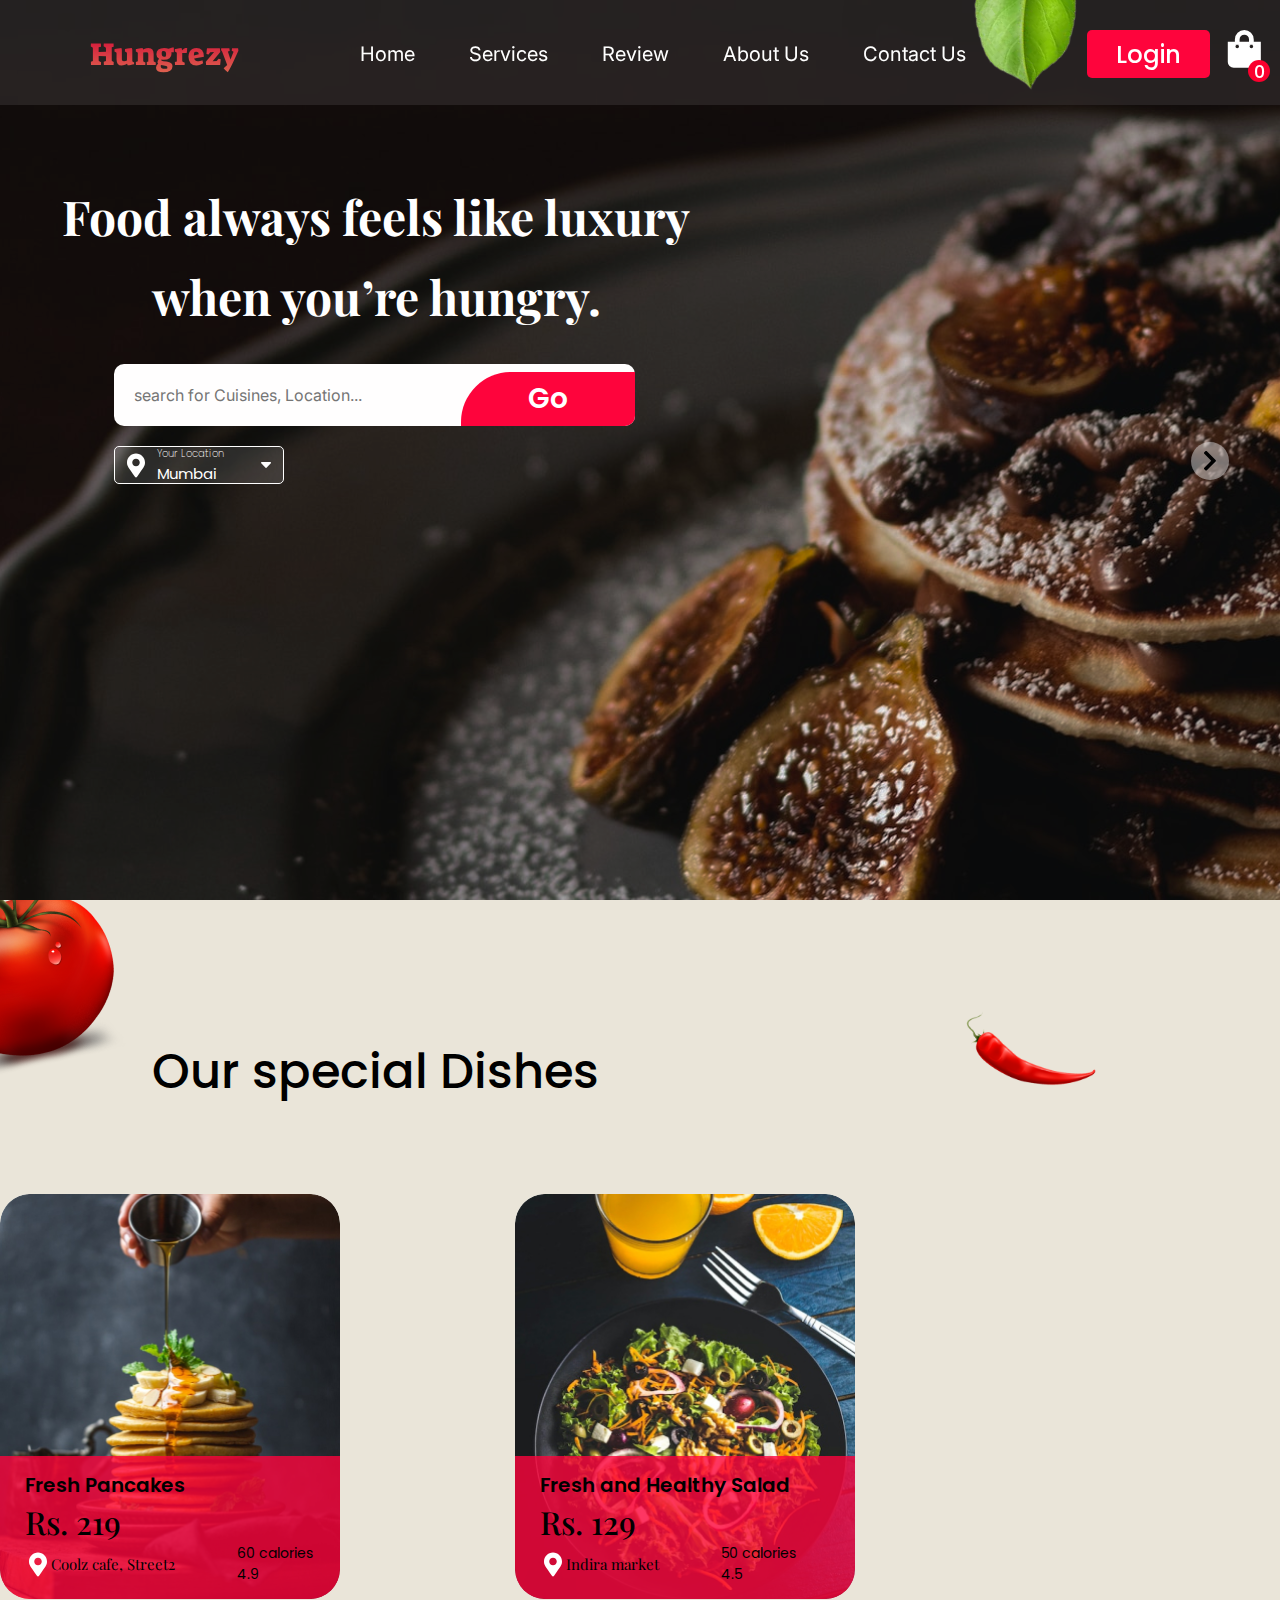
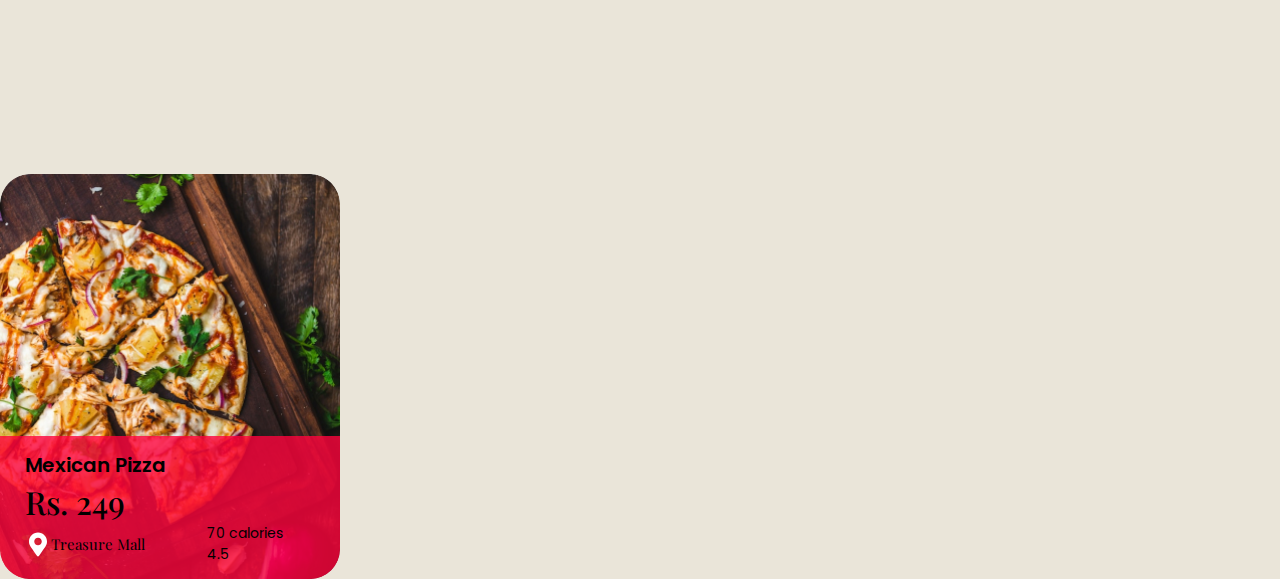
==== index.html @ 7fe46891 "fix-position-icons" ====
<!DOCTYPE html>
<html lang="en">
  <head>
    <meta charset="UTF-8" />
    <meta name="viewport" content="width=device-width, initial-scale=1.0" />
    <link rel="stylesheet" href="./css/main.min.css" />
    <link rel="preconnect" href="https://fonts.googleapis.com" />
    <link rel="preconnect" href="https://fonts.gstatic.com" crossorigin />
    <link
      href="https://fonts.googleapis.com/css2?family=Inter&family=Playfair+Display:wght@700&family=Poppins:wght@500&family=Suez+One&display=swap"
      rel="stylesheet"
    />
    <title>Bread</title>
  </head>
  <body>
    <header class="header">
      <div class="header__wrapper">
        <h1 class="header__logo">Hungrezy</h1>
        <nav class="header__nav">
          <ul class="header__menu">
            <li class="header__item"><a class="link" href="#">Home</a></li>
            <li class="header__item"><a class="link" href="#">Services</a></li>
            <li class="header__item"><a class="link" href="#">Review</a></li>
            <li class="header__item"><a class="link" href="#">About Us</a></li>
            <li class="header__item">
              <a class="link" href="#">Contact Us</a>
            </li>
          </ul>
        </nav>
        <img class="header__listok" src="/images/Png_header_list.png" alt="#" />
        <div class="header__button-section">
          <button class="button modal-btn-open" type="button">Login</button>
          <button class="shop-cart-button" type="button">
            <svg class="icon-shop-cart" width="38" height="38">
              <use href="./images/sprite.svg#icon-Shopping-cart"></use>
            </svg>
            <div class="shop-cart-button__count">0</div>
          </button>
        </div>
      </div>
    </header>
    <main>
      <section class="hero-section">
        <form class="hero-section__wrapper">
          <h2 class="hero-section__title">
            Food always feels like luxury
            <div class="hero-section__hero-title hero-section__part">
              when you’re hungry.
            </div>
          </h2>
          <div class="hero-section__container">
            <input
              class="hero-section__input"
              type="search"
              name="q"
              id="search"
              placeholder="search for Cuisines, Location..."
            />
            <button class="hero-section__button" type="submit">Go</button>
            <div class="hero-section__location-container">
              <svg
                class="hero-section__icon-nav-pointer"
                width="18"
                height="25"
              >
                <use href="./images/sprite.svg#icon-Vector"></use>
              </svg>
              <div class="hero-section__text-container">
                <h3 class="hero-section__location-text-1">Your Location</h3>
                <h2 class="hero-section__location-text-2">Mumbai</h2>
              </div>
              <svg class="hero-section__icon-nav-arrow" width="10" height="6">
                <use href="./images/sprite.svg#icon-Vector_active"></use>
              </svg>
            </div>
          </div>
          <button class="slide-button-next" type="button">
            <svg class="slide-button-next__arrow" width="12" height="22">
              <use href="./images/sprite.svg#icon-Nav-arrow"></use>
            </svg>
          </button>
        </form>
      </section>
      <section class="dishes-section">
        <img class="tomatoes-png" src="./images/tomatoes-png.png" alt="" />
        <img class="perets-png" src="./images/perets-png.png" alt="" />
        <div class="dishes-section__wrapper">
          <h2 class="dishes-section__title">Our special Dishes</h2>
          <div class="dishes-section__container">
            <!-- <button
            class="dishes-section__button slide-button prev"
            type="button"
          ></button> -->
            <div>
              <ul class="dishes-list">
                <li class="dishes-item">
                  <article class="dishes-card">
                    <img
                      class="dishes-card__image"
                      src="./images/fresh-pancakes.jpg"
                      alt="fresh-pancakes"
                    />
                    <div class="dishes-card__wrapper">
                      <h3 class="dishes-card__title">Fresh Pancakes</h3>
                      <p class="dishes-card__price-text">Rs. 219</p>
                      <div class="dishes-card__container">
                        <div class="dishes-card__pointer-text">
                          <svg
                            class="dishes-card__icon-nav-pointer"
                            width="18"
                            height="25"
                          >
                            <use href="./images/sprite.svg#icon-Vector"></use>
                          </svg>
                          <p>Coolz cafe, Street2</p>
                        </div>
                        <div class="dishes-card__calories-text">
                          <p>60 calories</p>
                          <p>4.9</p>
                        </div>
                      </div>
                    </div>
                  </article>
                </li>
                <li class="dishes-item">
                  <article class="dishes-card">
                    <img
                      class="dishes-card__image"
                      src="./images/salad.jpg"
                      alt="fresh-and-healthy-salad"
                    />
                    <div class="dishes-card__wrapper">
                      <h3 class="dishes-card__title">
                        Fresh and Healthy Salad
                      </h3>
                      <p class="dishes-card__price-text">Rs. 129</p>
                      <div class="dishes-card__container">
                        <div class="dishes-card__pointer-text">
                          <svg
                            class="dishes-card__icon-nav-pointer""
                            width="18"
                            height="25"
                          >
                            <use class="dishes-card__icon-Vector" href="./images/sprite.svg#icon-Vector"></use>
                          </svg>
                          <p>Indira market</p>
                        </div>
                        <div class="dishes-card__calories-text">
                          <p>50 calories</p>
                          <p>4.5</p>
                        </div>
                      </div>
                    </div>
                  </article>
                </li>
                <li class="dishes-item">
                  <article class="dishes-card">
                    <img
                      class="dishes-card__image"
                      src="./images/mexican-pizza.jpg"
                      alt="mexican-pizza"
                    />
                    <div class="dishes-card__wrapper">
                      <h3 class="dishes-card__title">Mexican Pizza</h3>
                      <p class="dishes-card__price-text">Rs. 249</p>
                      <div class="dishes-card__container">
                        <div class="dishes-card__pointer-text">
                          <svg
                            class="dishes-card__icon-nav-pointer"
                            width="18"
                            height="25"
                          >
                            <use href="./images/sprite.svg#icon-Vector"></use>
                          </svg>
                          <p>Treasure Mall</p>
                        </div>
                        <div class="dishes-card__calories-text">
                          <p>70 calories</p>
                          <p>4.5</p>
                        </div>
                      </div>
                    </div>
                  </article>
                </li>
                <!-- <button
              class="dishes-section__button slide-button next"
              type="button"
            ></button> -->
              </ul>
            </div>
          </div>
        </div>
      </section>
    </main>
  </body>
</html>
---- css/main.min.css ----
@import"https://fonts.googleapis.com/css2?family=DM+Sans:opsz,wght@9..40,700&family=Inter:wght@300;400;500&family=Playfair+Display:wght@400;500;700&family=Poppins:ital,wght@0,200;0,300;0,400;0,500;0,600;0,700;0,800;1,700&family=Suez+One&display=swap";*{-webkit-box-sizing:border-box;box-sizing:border-box;margin:0;padding:0}ul{list-style-type:none;margin:0;padding:0}h1,h2,h3,h4,h5,h6,p{margin-top:0}a{display:inline-block}body{background-color:#eae5d9}.header{z-index:2;position:absolute;top:0;width:100%;height:105px;background:rgba(255,255,255,.09);-webkit-backdrop-filter:blur(7.5px);backdrop-filter:blur(7.5px)}.header__wrapper{display:-webkit-box;display:-ms-flexbox;display:flex;-webkit-box-align:center;-ms-flex-align:center;align-items:center;gap:54px;padding:30px 16px 25px 90px}.header__nav{display:-webkit-box;display:-ms-flexbox;display:flex;-webkit-box-align:center;-ms-flex-align:center;align-items:center;-webkit-box-pack:center;-ms-flex-pack:center;justify-content:center;-webkit-box-flex:1;-ms-flex-positive:1;flex-grow:1;position:relative}.header__listok{position:absolute;-webkit-transform:rotate(142.408deg);transform:rotate(142.408deg);top:-70%;left:75%;width:148px;height:144px}.header__button-section{display:-webkit-box;display:-ms-flexbox;display:flex;-webkit-box-flex:1;-ms-flex-positive:1;flex-grow:1;gap:16px;-webkit-box-pack:end;-ms-flex-pack:end;justify-content:end}.header__logo{font-family:"Suez One",serif;font-weight:400;font-size:32px;background:-webkit-gradient(linear, left top, left bottom, from(rgba(254, 4, 60, 0.8)), to(#df6751));background:linear-gradient(180deg, rgba(254, 4, 60, 0.8) 0%, #df6751 100%);background-clip:text;-webkit-background-clip:text;-webkit-text-fill-color:rgba(0,0,0,0);display:-webkit-box;display:-ms-flexbox;display:flex;-webkit-box-flex:1;-ms-flex-positive:1;flex-grow:1}.header__menu{display:-webkit-box;display:-ms-flexbox;display:flex;gap:54px}.header__item{gap:54px}.button{width:123px;height:48px;border:2px;border-radius:5px;background-color:#fe043c;cursor:pointer;font-family:"Poppins",sans-serif;font-size:24px;font-weight:500;color:#fff}.button:hover{background-color:#75797f;-webkit-transition:background-color 1s;transition:background-color 1s}.link{text-decoration:none;color:#fff;font-family:"Inter",sans-serif;font-weight:400;font-size:20px}.link:hover{color:#690b3d;-webkit-transition:color 1s;transition:color 1s}.hero-section{position:relative;width:100%;height:100vh;background-image:url("../images/bg-1.svg");background-repeat:no-repeat;background-position:center;background-size:cover}.hero-section__wrapper{display:-webkit-box;display:-ms-flexbox;display:flex;-webkit-box-orient:vertical;-webkit-box-direction:normal;-ms-flex-direction:column;flex-direction:column;-webkit-box-align:start;-ms-flex-align:start;align-items:flex-start;-webkit-box-pack:start;-ms-flex-pack:start;justify-content:flex-start;gap:28px;width:100%;height:100%;padding-top:176px;padding-left:62px}.hero-section__title{text-align:center;color:#fff;font-family:"Playfair Display",serif;font-size:48px;font-weight:700;line-height:80px}.hero-section__container{width:100%;padding-left:52px;display:inline-block}.hero-section__input{width:521px;height:62px;border-radius:10px;border:none;background:#fffefe;padding-left:20px;color:#75797f;font-family:"Inter",sans-serif;font-size:16px;font-weight:400}.hero-section__button{position:relative;right:178px;top:7px;width:174px;height:54px;border-radius:50px 0px 10px 0px;background:#fe043c;border:none;color:#fff;font-family:"Poppins",sans-serif;font-size:28px;font-style:normal;font-weight:600;line-height:normal}.hero-section__button:hover{background-color:#75797f;-webkit-transition:background-color 1s;transition:background-color 1s;cursor:pointer}.hero-section__location-container{margin-top:20px;width:170px;height:38px;border-radius:5px;border:1px solid #fff;background:rgba(217,217,217,.15);display:-webkit-box;display:-ms-flexbox;display:flex;-webkit-box-pack:justify;-ms-flex-pack:justify;justify-content:space-between;-webkit-box-align:center;-ms-flex-align:center;align-items:center}.hero-section__text-container{-webkit-box-flex:1;-ms-flex-positive:1;flex-grow:1}.hero-section__icon-nav-pointer{width:18px;height:25px;margin:8px 12px}.hero-section__location-text-1{color:#fff;font-family:"Poppins",sans-serif;font-size:10px;font-style:normal;font-weight:275;line-height:normal}.hero-section__location-text-2{color:#fff;font-family:"Poppins",sans-serif;font-size:15px;font-style:normal;font-weight:400;line-height:normal}.hero-section__icon-nav-arrow{width:10px;height:6px;margin:8px 12px}.hero-section__icon-nav-arrow:hover{cursor:pointer}.hero-section .slide-button-next{position:absolute;right:32px;top:47%;-webkit-transform:translate(-50%, 50%);transform:translate(-50%, 50%)}.slide-button-next{width:38px;height:38px;background-color:rgba(217,217,217,.5019607843);border:none;border-radius:38px;-webkit-box-align:center;-ms-flex-align:center;align-items:center;-webkit-box-pack:center;-ms-flex-pack:center;justify-content:center;display:-webkit-box;display:-ms-flexbox;display:flex}.slide-button-next:hover{-webkit-filter:drop-shadow(0px 0px 15px #fff);filter:drop-shadow(0px 0px 15px #fff);cursor:pointer}.slide-button-next__arrow{width:12px;height:22px}.shop-cart-button{display:-webkit-box;display:-ms-flexbox;display:flex;border:none;background-color:inherit;position:relative}.shop-cart-button:hover{cursor:pointer}.shop-cart-button__count{background-color:#fa012e;width:22px;height:22px;border-radius:11px;display:-webkit-box;display:-ms-flexbox;display:flex;-webkit-box-pack:center;-ms-flex-pack:center;justify-content:center;-webkit-box-align:center;-ms-flex-align:center;align-items:center;position:absolute;right:-6px;top:30px;font-family:"Poppins",sans-serif;color:#fff;font-size:18px;font-weight:500}.icon-shop-cart{fill:#fff}.slide-button-section{display:-webkit-box;display:-ms-flexbox;display:flex;-webkit-box-align:center;-ms-flex-align:center;align-items:center}.dishes-section__container{width:100%;height:100%;display:-webkit-box;display:-ms-flexbox;display:flex;-webkit-box-pack:center;-ms-flex-pack:center;justify-content:center}.dishes-list{display:-webkit-box;display:-ms-flexbox;display:flex;-ms-flex-wrap:wrap;flex-wrap:wrap;gap:175px}.dishes-item{-ms-flex-preferred-size:calc((100% - 350px)/3);flex-basis:calc((100% - 350px)/3)}.dishes-section__title{color:#000;font-family:"Poppins",sans-serif;font-size:48px;font-weight:500;padding:136px 0px 86px 152px}.tomatoes-png{position:absolute}.perets-png{position:absolute;left:64%;-webkit-transform:translate(100%, 50%);transform:translate(100%, 50%);width:140px;height:148px}.dishes-card{position:relative;width:340px;height:405px;border-radius:30px;display:-webkit-box;display:-ms-flexbox;display:flex;-webkit-box-orient:vertical;-webkit-box-direction:normal;-ms-flex-direction:column;flex-direction:column;-webkit-box-pack:end;-ms-flex-pack:end;justify-content:flex-end}.dishes-card__title{color:#000;font-family:"Poppins",sans-serif;font-size:20px;font-weight:600}.dishes-card__wrapper{border-radius:0px 0px 30px 30px;background:rgba(254,4,60,.8);padding:14px 25px 14px 25px}.dishes-card__container{display:-webkit-box;display:-ms-flexbox;display:flex;-webkit-box-align:center;-ms-flex-align:center;align-items:center;gap:62px}.dishes-card__image{position:absolute;top:0;left:0;width:100%;height:100%;z-index:-1;border-radius:30px}.dishes-card__icon-nav-pointer{width:18px;height:25px;margin:0px 4px}.dishes-card__price-text{color:#000;font-family:"Playfair Display",serif;font-size:32px;font-weight:500}.dishes-card__pointer-text{display:-webkit-box;display:-ms-flexbox;display:flex;-webkit-box-pack:center;-ms-flex-pack:center;justify-content:center;-webkit-box-align:center;-ms-flex-align:center;align-items:center;color:#000;font-family:"Playfair Display",serif;font-size:15px;font-weight:400}.dishes-card__calories-text{color:#000;font-family:"Poppins",sans-serif;font-size:14px;font-weight:400}/*# sourceMappingURL=main.min.css.map */
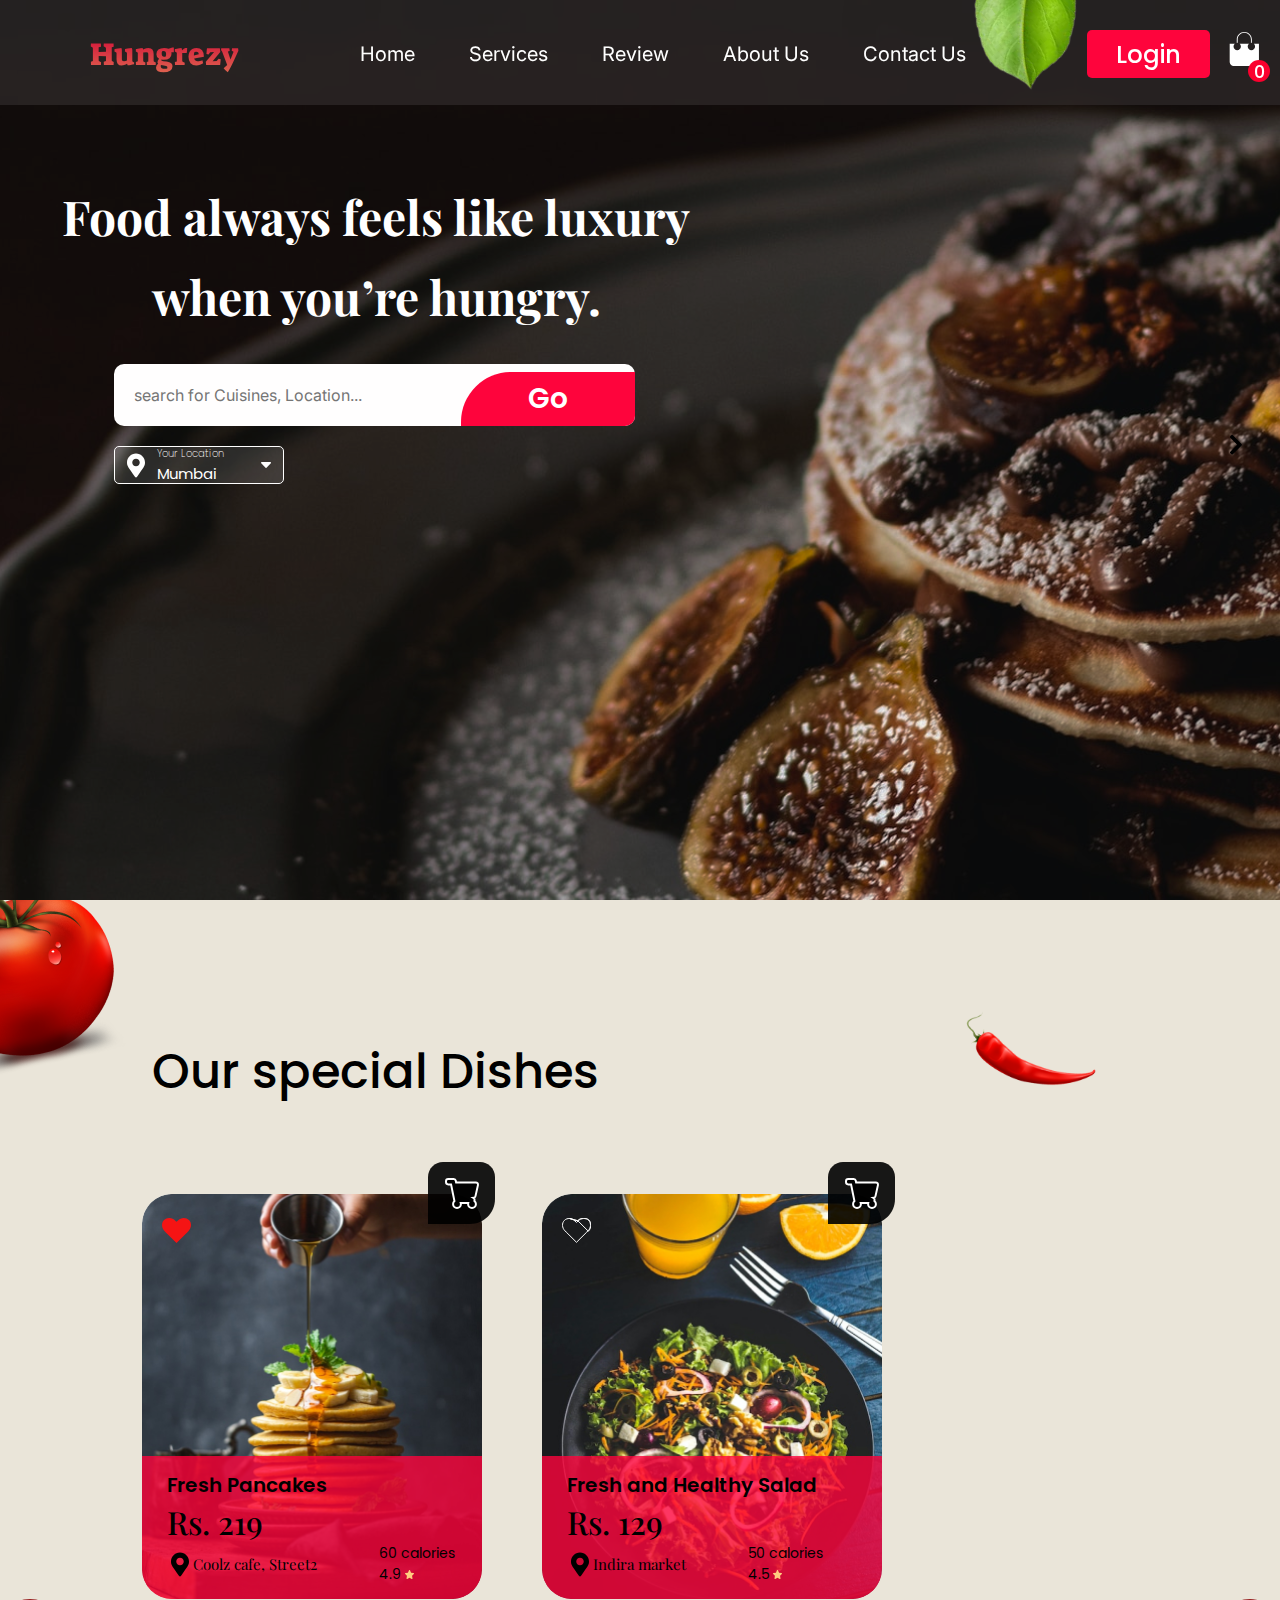
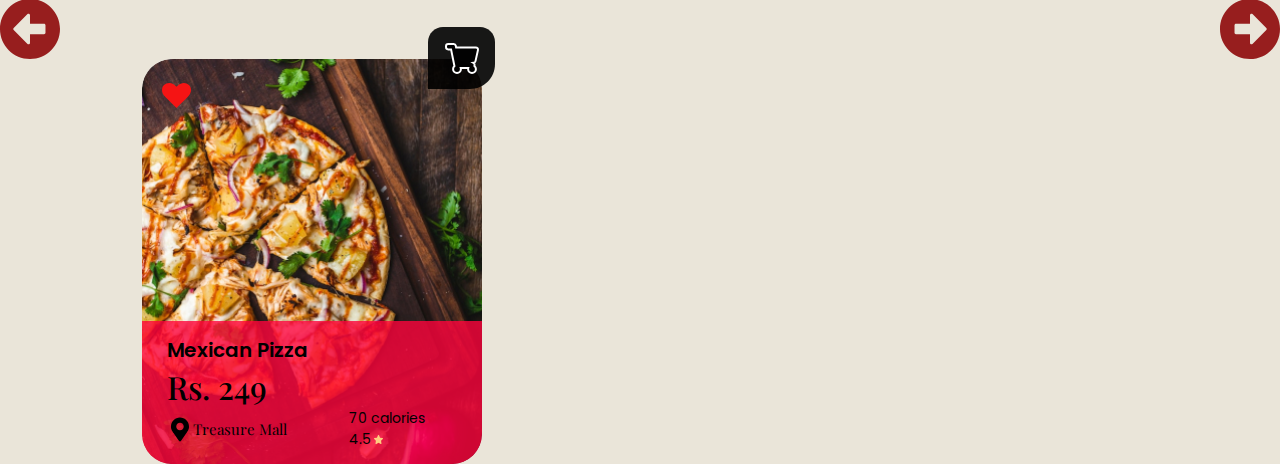
==== commit adc7d5d5: "dishes-section-addchanges" ====
--- a/index.html
+++ b/index.html
@@ -9,6 +9,10 @@
     <link
       href="https://fonts.googleapis.com/css2?family=Inter&family=Playfair+Display:wght@700&family=Poppins:wght@500&family=Suez+One&display=swap"
       rel="stylesheet"
+    />
+    <link
+      rel="stylesheet"
+      href="https://cdn.jsdelivr.net/npm/swiper@11/swiper-bundle.min.css"
     />
     <title>Bread</title>
   </head>
@@ -87,14 +91,25 @@
         <div class="dishes-section__wrapper">
           <h2 class="dishes-section__title">Our special Dishes</h2>
           <div class="dishes-section__container">
-            <!-- <button
-            class="dishes-section__button slide-button prev"
-            type="button"
-          ></button> -->
+            <button class="slide-button-prev" type="button">
+              <svg class="button-slider-prev" width="60" height="60">
+                <use href="./images/sprite.svg#icon-left-arrow"></use>
+              </svg>
+            </button>
             <div>
               <ul class="dishes-list">
                 <li class="dishes-item">
                   <article class="dishes-card">
+                    <img
+                      class="dishes-card-icon"
+                      src="./images/dishes-card-icon.svg"
+                      alt="fresh-pancakes"
+                    />
+                    <img
+                      class="dishes-card-heart-icon"
+                      src="./images/fill-heart.svg"
+                      alt=""
+                    />
                     <img
                       class="dishes-card__image"
                       src="./images/fresh-pancakes.jpg"
@@ -116,7 +131,12 @@
                         </div>
                         <div class="dishes-card__calories-text">
                           <p>60 calories</p>
-                          <p>4.9</p>
+                          <p style="display: inline">4.9</p>
+                          <img
+                            class="dishes-card__star"
+                            src="./images/Star-5.svg"
+                            alt=""
+                          />
                         </div>
                       </div>
                     </div>
@@ -124,6 +144,16 @@
                 </li>
                 <li class="dishes-item">
                   <article class="dishes-card">
+                    <img
+                      class="dishes-card-icon"
+                      src="./images/dishes-card-icon.svg"
+                      alt="fresh-pancakes"
+                    />
+                    <img
+                      class="dishes-card-heart-icon"
+                      src="./images/empty-heart.svg"
+                      alt=""
+                    />
                     <img
                       class="dishes-card__image"
                       src="./images/salad.jpg"
@@ -137,17 +167,25 @@
                       <div class="dishes-card__container">
                         <div class="dishes-card__pointer-text">
                           <svg
-                            class="dishes-card__icon-nav-pointer""
+                            class="dishes-card__icon-nav-pointer"
                             width="18"
                             height="25"
                           >
-                            <use class="dishes-card__icon-Vector" href="./images/sprite.svg#icon-Vector"></use>
+                            <use
+                              class="dishes-card__icon-Vector"
+                              href="./images/sprite.svg#icon-Vector"
+                            ></use>
                           </svg>
                           <p>Indira market</p>
                         </div>
                         <div class="dishes-card__calories-text">
                           <p>50 calories</p>
-                          <p>4.5</p>
+                          <p style="display: inline">4.5</p>
+                          <img
+                            class="dishes-card__star"
+                            src="./images/Star-5.svg"
+                            alt=""
+                          />
                         </div>
                       </div>
                     </div>
@@ -155,6 +193,16 @@
                 </li>
                 <li class="dishes-item">
                   <article class="dishes-card">
+                    <img
+                      class="dishes-card-icon"
+                      src="./images/dishes-card-icon.svg"
+                      alt="fresh-pancakes"
+                    />
+                    <img
+                      class="dishes-card-heart-icon"
+                      src="./images/fill-heart.svg"
+                      alt=""
+                    />
                     <img
                       class="dishes-card__image"
                       src="./images/mexican-pizza.jpg"
@@ -176,18 +224,24 @@
                         </div>
                         <div class="dishes-card__calories-text">
                           <p>70 calories</p>
-                          <p>4.5</p>
+                          <p style="display: inline">4.5</p>
+                          <img
+                            class="dishes-card__star"
+                            src="./images/Star-5.svg"
+                            alt=""
+                          />
                         </div>
                       </div>
                     </div>
                   </article>
                 </li>
-                <!-- <button
-              class="dishes-section__button slide-button next"
-              type="button"
-            ></button> -->
               </ul>
             </div>
+            <button class="slide-button-prev" type="button">
+              <svg class="button-slider-next" width="60" height="60">
+                <use href="./images/sprite.svg#icon-right-arrow"></use>
+              </svg>
+            </button>
           </div>
         </div>
       </section>
--- a/css/main.min.css
+++ b/css/main.min.css
@@ -1 +1 @@
-@import"https://fonts.googleapis.com/css2?family=DM+Sans:opsz,wght@9..40,700&family=Inter:wght@300;400;500&family=Playfair+Display:wght@400;500;700&family=Poppins:ital,wght@0,200;0,300;0,400;0,500;0,600;0,700;0,800;1,700&family=Suez+One&display=swap";*{-webkit-box-sizing:border-box;box-sizing:border-box;margin:0;padding:0}ul{list-style-type:none;margin:0;padding:0}h1,h2,h3,h4,h5,h6,p{margin-top:0}a{display:inline-block}body{background-color:#eae5d9}.header{z-index:2;position:absolute;top:0;width:100%;height:105px;background:rgba(255,255,255,.09);-webkit-backdrop-filter:blur(7.5px);backdrop-filter:blur(7.5px)}.header__wrapper{display:-webkit-box;display:-ms-flexbox;display:flex;-webkit-box-align:center;-ms-flex-align:center;align-items:center;gap:54px;padding:30px 16px 25px 90px}.header__nav{display:-webkit-box;display:-ms-flexbox;display:flex;-webkit-box-align:center;-ms-flex-align:center;align-items:center;-webkit-box-pack:center;-ms-flex-pack:center;justify-content:center;-webkit-box-flex:1;-ms-flex-positive:1;flex-grow:1;position:relative}.header__listok{position:absolute;-webkit-transform:rotate(142.408deg);transform:rotate(142.408deg);top:-70%;left:75%;width:148px;height:144px}.header__button-section{display:-webkit-box;display:-ms-flexbox;display:flex;-webkit-box-flex:1;-ms-flex-positive:1;flex-grow:1;gap:16px;-webkit-box-pack:end;-ms-flex-pack:end;justify-content:end}.header__logo{font-family:"Suez One",serif;font-weight:400;font-size:32px;background:-webkit-gradient(linear, left top, left bottom, from(rgba(254, 4, 60, 0.8)), to(#df6751));background:linear-gradient(180deg, rgba(254, 4, 60, 0.8) 0%, #df6751 100%);background-clip:text;-webkit-background-clip:text;-webkit-text-fill-color:rgba(0,0,0,0);display:-webkit-box;display:-ms-flexbox;display:flex;-webkit-box-flex:1;-ms-flex-positive:1;flex-grow:1}.header__menu{display:-webkit-box;display:-ms-flexbox;display:flex;gap:54px}.header__item{gap:54px}.button{width:123px;height:48px;border:2px;border-radius:5px;background-color:#fe043c;cursor:pointer;font-family:"Poppins",sans-serif;font-size:24px;font-weight:500;color:#fff}.button:hover{background-color:#75797f;-webkit-transition:background-color 1s;transition:background-color 1s}.link{text-decoration:none;color:#fff;font-family:"Inter",sans-serif;font-weight:400;font-size:20px}.link:hover{color:#690b3d;-webkit-transition:color 1s;transition:color 1s}.hero-section{position:relative;width:100%;height:100vh;background-image:url("../images/bg-1.svg");background-repeat:no-repeat;background-position:center;background-size:cover}.hero-section__wrapper{display:-webkit-box;display:-ms-flexbox;display:flex;-webkit-box-orient:vertical;-webkit-box-direction:normal;-ms-flex-direction:column;flex-direction:column;-webkit-box-align:start;-ms-flex-align:start;align-items:flex-start;-webkit-box-pack:start;-ms-flex-pack:start;justify-content:flex-start;gap:28px;width:100%;height:100%;padding-top:176px;padding-left:62px}.hero-section__title{text-align:center;color:#fff;font-family:"Playfair Display",serif;font-size:48px;font-weight:700;line-height:80px}.hero-section__container{width:100%;padding-left:52px;display:inline-block}.hero-section__input{width:521px;height:62px;border-radius:10px;border:none;background:#fffefe;padding-left:20px;color:#75797f;font-family:"Inter",sans-serif;font-size:16px;font-weight:400}.hero-section__button{position:relative;right:178px;top:7px;width:174px;height:54px;border-radius:50px 0px 10px 0px;background:#fe043c;border:none;color:#fff;font-family:"Poppins",sans-serif;font-size:28px;font-style:normal;font-weight:600;line-height:normal}.hero-section__button:hover{background-color:#75797f;-webkit-transition:background-color 1s;transition:background-color 1s;cursor:pointer}.hero-section__location-container{margin-top:20px;width:170px;height:38px;border-radius:5px;border:1px solid #fff;background:rgba(217,217,217,.15);display:-webkit-box;display:-ms-flexbox;display:flex;-webkit-box-pack:justify;-ms-flex-pack:justify;justify-content:space-between;-webkit-box-align:center;-ms-flex-align:center;align-items:center}.hero-section__text-container{-webkit-box-flex:1;-ms-flex-positive:1;flex-grow:1}.hero-section__icon-nav-pointer{width:18px;height:25px;margin:8px 12px}.hero-section__location-text-1{color:#fff;font-family:"Poppins",sans-serif;font-size:10px;font-style:normal;font-weight:275;line-height:normal}.hero-section__location-text-2{color:#fff;font-family:"Poppins",sans-serif;font-size:15px;font-style:normal;font-weight:400;line-height:normal}.hero-section__icon-nav-arrow{width:10px;height:6px;margin:8px 12px}.hero-section__icon-nav-arrow:hover{cursor:pointer}.hero-section .slide-button-next{position:absolute;right:32px;top:47%;-webkit-transform:translate(-50%, 50%);transform:translate(-50%, 50%)}.slide-button-next{width:38px;height:38px;background-color:rgba(217,217,217,.5019607843);border:none;border-radius:38px;-webkit-box-align:center;-ms-flex-align:center;align-items:center;-webkit-box-pack:center;-ms-flex-pack:center;justify-content:center;display:-webkit-box;display:-ms-flexbox;display:flex}.slide-button-next:hover{-webkit-filter:drop-shadow(0px 0px 15px #fff);filter:drop-shadow(0px 0px 15px #fff);cursor:pointer}.slide-button-next__arrow{width:12px;height:22px}.shop-cart-button{display:-webkit-box;display:-ms-flexbox;display:flex;border:none;background-color:inherit;position:relative}.shop-cart-button:hover{cursor:pointer}.shop-cart-button__count{background-color:#fa012e;width:22px;height:22px;border-radius:11px;display:-webkit-box;display:-ms-flexbox;display:flex;-webkit-box-pack:center;-ms-flex-pack:center;justify-content:center;-webkit-box-align:center;-ms-flex-align:center;align-items:center;position:absolute;right:-6px;top:30px;font-family:"Poppins",sans-serif;color:#fff;font-size:18px;font-weight:500}.icon-shop-cart{fill:#fff}.slide-button-section{display:-webkit-box;display:-ms-flexbox;display:flex;-webkit-box-align:center;-ms-flex-align:center;align-items:center}.dishes-section__container{width:100%;height:100%;display:-webkit-box;display:-ms-flexbox;display:flex;-webkit-box-pack:center;-ms-flex-pack:center;justify-content:center}.dishes-list{display:-webkit-box;display:-ms-flexbox;display:flex;-ms-flex-wrap:wrap;flex-wrap:wrap;gap:175px}.dishes-item{-ms-flex-preferred-size:calc((100% - 350px)/3);flex-basis:calc((100% - 350px)/3)}.dishes-section__title{color:#000;font-family:"Poppins",sans-serif;font-size:48px;font-weight:500;padding:136px 0px 86px 152px}.tomatoes-png{position:absolute}.perets-png{position:absolute;left:64%;-webkit-transform:translate(100%, 50%);transform:translate(100%, 50%);width:140px;height:148px}.dishes-card{position:relative;width:340px;height:405px;border-radius:30px;display:-webkit-box;display:-ms-flexbox;display:flex;-webkit-box-orient:vertical;-webkit-box-direction:normal;-ms-flex-direction:column;flex-direction:column;-webkit-box-pack:end;-ms-flex-pack:end;justify-content:flex-end}.dishes-card__title{color:#000;font-family:"Poppins",sans-serif;font-size:20px;font-weight:600}.dishes-card__wrapper{border-radius:0px 0px 30px 30px;background:rgba(254,4,60,.8);padding:14px 25px 14px 25px}.dishes-card__container{display:-webkit-box;display:-ms-flexbox;display:flex;-webkit-box-align:center;-ms-flex-align:center;align-items:center;gap:62px}.dishes-card__image{position:absolute;top:0;left:0;width:100%;height:100%;z-index:-1;border-radius:30px}.dishes-card__icon-nav-pointer{width:18px;height:25px;margin:0px 4px}.dishes-card__price-text{color:#000;font-family:"Playfair Display",serif;font-size:32px;font-weight:500}.dishes-card__pointer-text{display:-webkit-box;display:-ms-flexbox;display:flex;-webkit-box-pack:center;-ms-flex-pack:center;justify-content:center;-webkit-box-align:center;-ms-flex-align:center;align-items:center;color:#000;font-family:"Playfair Display",serif;font-size:15px;font-weight:400}.dishes-card__calories-text{color:#000;font-family:"Poppins",sans-serif;font-size:14px;font-weight:400}/*# sourceMappingURL=main.min.css.map */+@import"https://fonts.googleapis.com/css2?family=DM+Sans:opsz,wght@9..40,700&family=Inter:wght@300;400;500&family=Playfair+Display:wght@400;500;700&family=Poppins:ital,wght@0,200;0,300;0,400;0,500;0,600;0,700;0,800;1,700&family=Suez+One&display=swap";*{-webkit-box-sizing:border-box;box-sizing:border-box;margin:0;padding:0}ul{list-style-type:none;margin:0;padding:0}h1,h2,h3,h4,h5,h6,p{margin-top:0}a{display:inline-block}body{background-color:#eae5d9}.header{z-index:2;position:absolute;top:0;width:100%;height:105px;background:rgba(255,255,255,.09);-webkit-backdrop-filter:blur(7.5px);backdrop-filter:blur(7.5px)}.header__wrapper{display:-webkit-box;display:-ms-flexbox;display:flex;-webkit-box-align:center;-ms-flex-align:center;align-items:center;gap:54px;padding:30px 16px 25px 90px}.header__nav{display:-webkit-box;display:-ms-flexbox;display:flex;-webkit-box-align:center;-ms-flex-align:center;align-items:center;-webkit-box-pack:center;-ms-flex-pack:center;justify-content:center;-webkit-box-flex:1;-ms-flex-positive:1;flex-grow:1;position:relative}.header__listok{position:absolute;-webkit-transform:rotate(142.408deg);transform:rotate(142.408deg);top:-70%;left:75%;width:148px;height:144px}.header__button-section{display:-webkit-box;display:-ms-flexbox;display:flex;-webkit-box-flex:1;-ms-flex-positive:1;flex-grow:1;gap:16px;-webkit-box-pack:end;-ms-flex-pack:end;justify-content:end}.header__logo{font-family:"Suez One",serif;font-weight:400;font-size:32px;background:-webkit-gradient(linear, left top, left bottom, from(rgba(254, 4, 60, 0.8)), to(#df6751));background:linear-gradient(180deg, rgba(254, 4, 60, 0.8) 0%, #df6751 100%);background-clip:text;-webkit-background-clip:text;-webkit-text-fill-color:rgba(0,0,0,0);display:-webkit-box;display:-ms-flexbox;display:flex;-webkit-box-flex:1;-ms-flex-positive:1;flex-grow:1}.header__menu{display:-webkit-box;display:-ms-flexbox;display:flex;gap:54px}.header__item{gap:54px}.button{width:123px;height:48px;border:2px;border-radius:5px;background-color:#fe043c;cursor:pointer;font-family:"Poppins",sans-serif;font-size:24px;font-weight:500;color:#fff}.button:hover{background-color:#75797f;-webkit-transition:background-color 1s;transition:background-color 1s}.link{text-decoration:none;color:#fff;font-family:"Inter",sans-serif;font-weight:400;font-size:20px}.link:hover{color:#690b3d;-webkit-transition:color 1s;transition:color 1s}.hero-section{position:relative;width:100%;height:100vh;background-image:url("../images/bg-1.svg");background-repeat:no-repeat;background-position:center;background-size:cover}.hero-section__wrapper{display:-webkit-box;display:-ms-flexbox;display:flex;-webkit-box-orient:vertical;-webkit-box-direction:normal;-ms-flex-direction:column;flex-direction:column;-webkit-box-align:start;-ms-flex-align:start;align-items:flex-start;-webkit-box-pack:start;-ms-flex-pack:start;justify-content:flex-start;gap:28px;width:100%;height:100%;padding-top:176px;padding-left:62px}.hero-section__title{text-align:center;color:#fff;font-family:"Playfair Display",serif;font-size:48px;font-weight:700;line-height:80px}.hero-section__container{width:100%;padding-left:52px;display:inline-block}.hero-section__input{width:521px;height:62px;border-radius:10px;border:none;background:#fffefe;padding-left:20px;padding-right:155px;color:#75797f;font-family:"Inter",sans-serif;font-size:16px;font-weight:400}.hero-section__button{position:relative;right:178px;top:7px;width:174px;height:54px;border-radius:50px 0px 10px 0px;background:#fe043c;border:none;color:#fff;font-family:"Poppins",sans-serif;font-size:28px;font-style:normal;font-weight:600;line-height:normal}.hero-section__button:hover{background-color:#75797f;-webkit-transition:background-color 1s;transition:background-color 1s;cursor:pointer}.hero-section__location-container{margin-top:20px;width:170px;height:38px;border-radius:5px;border:1px solid #fff;background:rgba(217,217,217,.15);display:-webkit-box;display:-ms-flexbox;display:flex;-webkit-box-pack:justify;-ms-flex-pack:justify;justify-content:space-between;-webkit-box-align:center;-ms-flex-align:center;align-items:center}.hero-section__text-container{-webkit-box-flex:1;-ms-flex-positive:1;flex-grow:1}.hero-section__icon-nav-pointer{width:18px;height:25px;margin:8px 12px;fill:#fff}.hero-section__location-text-1{color:#fff;font-family:"Poppins",sans-serif;font-size:10px;font-style:normal;font-weight:275;line-height:normal}.hero-section__location-text-2{color:#fff;font-family:"Poppins",sans-serif;font-size:15px;font-style:normal;font-weight:400;line-height:normal}.hero-section__icon-nav-arrow{width:10px;height:6px;margin:8px 12px;fill:#fff}.hero-section__icon-nav-arrow:hover{cursor:pointer}.hero-section .slide-button-next{position:absolute;right:32px;top:47%;-webkit-transform:translate(-50%, 50%);transform:translate(-50%, 50%)}.slide-next{width:38px;height:38px;background-color:rgba(217,217,217,.5019607843);border:none;border-radius:38px;-webkit-box-align:center;-ms-flex-align:center;align-items:center;-webkit-box-pack:center;-ms-flex-pack:center;justify-content:center;display:-webkit-box;display:-ms-flexbox;display:flex;position:absolute;top:48%;left:94%}.slide-next:hover{-webkit-filter:drop-shadow(0px 0px 15px #fff);filter:drop-shadow(0px 0px 15px #fff);cursor:pointer}.slide-next__arrow{width:12px;height:22px}.shop-cart-button{display:-webkit-box;display:-ms-flexbox;display:flex;border:none;background-color:inherit;position:relative}.shop-cart-button:hover{cursor:pointer}.shop-cart-button__count{background-color:#fa012e;width:22px;height:22px;border-radius:11px;display:-webkit-box;display:-ms-flexbox;display:flex;-webkit-box-pack:center;-ms-flex-pack:center;justify-content:center;-webkit-box-align:center;-ms-flex-align:center;align-items:center;position:absolute;right:-6px;top:30px;font-family:"Poppins",sans-serif;color:#fff;font-size:18px;font-weight:500}.icon-shop-cart{fill:#fff}.slide-button-section{display:-webkit-box;display:-ms-flexbox;display:flex;-webkit-box-align:center;-ms-flex-align:center;align-items:center}.dishes-section__container{width:100%;height:100%;display:-webkit-box;display:-ms-flexbox;display:flex;-webkit-box-pack:center;-ms-flex-pack:center;justify-content:center;-webkit-box-align:center;-ms-flex-align:center;align-items:center;gap:82px}.dishes-list{display:-webkit-box;display:-ms-flexbox;display:flex;-ms-flex-wrap:wrap;flex-wrap:wrap;gap:60px}.dishes-section__title{color:#000;font-family:"Poppins",sans-serif;font-size:48px;font-weight:500;padding:136px 0px 86px 152px}.tomatoes-png{position:absolute}.perets-png{position:absolute;left:64%;-webkit-transform:translate(100%, 50%);transform:translate(100%, 50%);width:140px;height:148px}.button-slider-next{width:60px;height:60px;fill:#971e1e}.slide-button-next{display:-webkit-box;display:-ms-flexbox;display:flex;background-color:rgba(0,0,0,0);border:none}.slide-button-prev{display:-webkit-box;display:-ms-flexbox;display:flex;background-color:rgba(0,0,0,0);border:none}.button-slider-prev{width:60px;height:60px;fill:#971e1e}.dishes-card{position:relative;width:340px;height:405px;border-radius:30px;display:-webkit-box;display:-ms-flexbox;display:flex;-webkit-box-orient:vertical;-webkit-box-direction:normal;-ms-flex-direction:column;flex-direction:column;-webkit-box-pack:end;-ms-flex-pack:end;justify-content:flex-end}.dishes-card__title{color:#000;font-family:"Poppins",sans-serif;font-size:20px;font-weight:600}.dishes-card__wrapper{border-radius:0px 0px 30px 30px;background:rgba(254,4,60,.8);padding:14px 25px 14px 25px}.dishes-card__container{display:-webkit-box;display:-ms-flexbox;display:flex;-webkit-box-align:center;-ms-flex-align:center;align-items:center;gap:62px;-webkit-box-pack:start;-ms-flex-pack:start;justify-content:start}.dishes-card__image{position:absolute;top:0;left:0;width:100%;height:100%;z-index:-1;border-radius:30px}.dishes-card__icon-nav-pointer{width:18px;height:25px;margin:0px 4px}.dishes-card__price-text{color:#000;font-family:"Playfair Display",serif;font-size:32px;font-weight:500}.dishes-card__pointer-text{display:-webkit-box;display:-ms-flexbox;display:flex;-webkit-box-pack:center;-ms-flex-pack:center;justify-content:center;-webkit-box-align:center;-ms-flex-align:center;align-items:center;color:#000;font-family:"Playfair Display",serif;font-size:15px;font-weight:400}.dishes-card__calories-text{color:#000;font-family:"Poppins",sans-serif;font-size:14px;font-weight:400}.dishes-card-icon{position:absolute;top:-8%;left:84%}.dishes-card-heart-icon{position:absolute;top:6%;left:6%}/*# sourceMappingURL=main.min.css.map */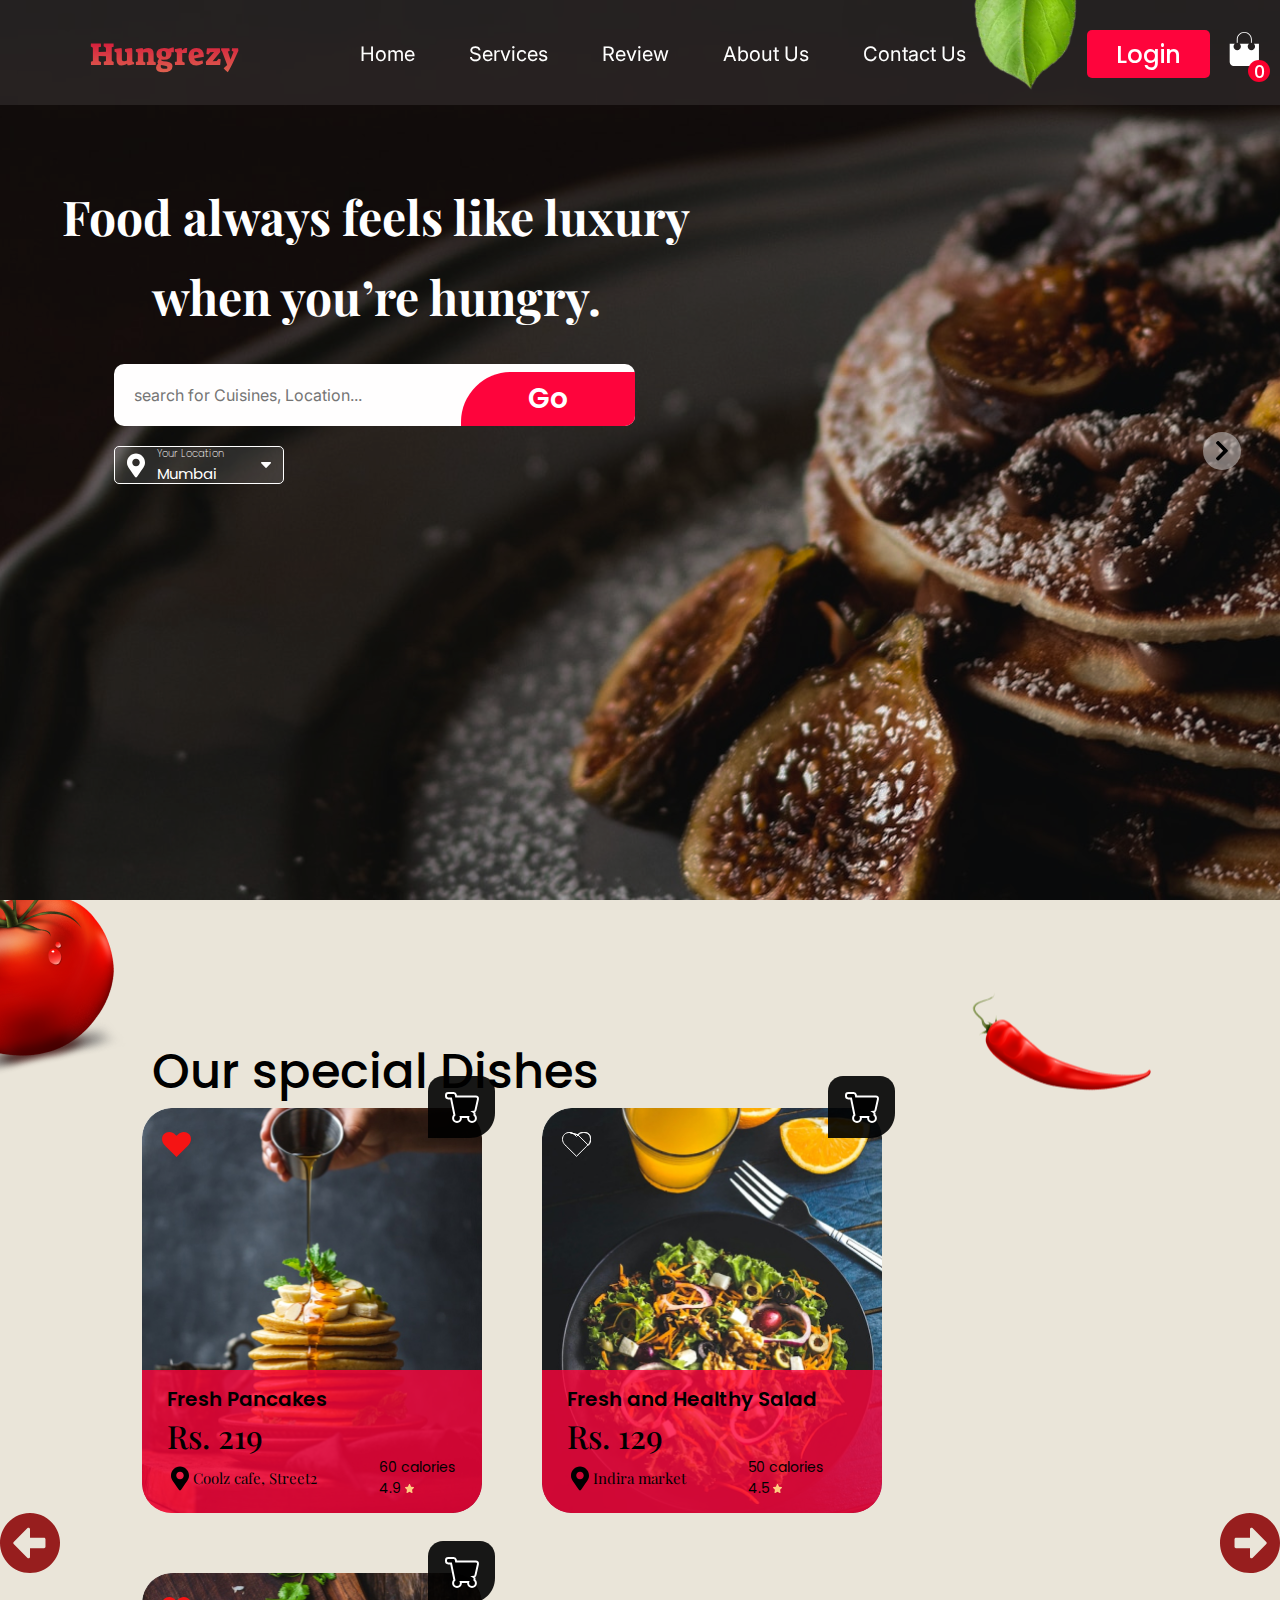
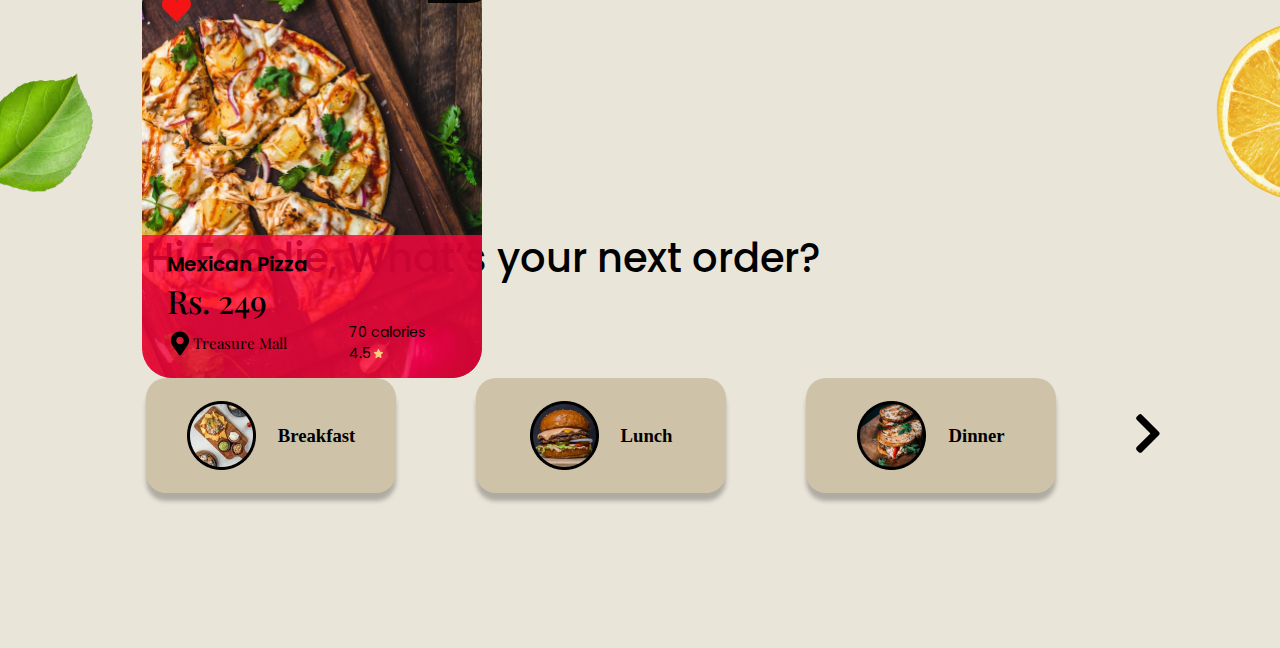
==== commit 6e599e9f: "add-order-section" ====
--- a/index.html
+++ b/index.html
@@ -78,8 +78,8 @@
               </svg>
             </div>
           </div>
-          <button class="slide-button-next" type="button">
-            <svg class="slide-button-next__arrow" width="12" height="22">
+          <button class="slide-next" type="button">
+            <svg class="slide-next__arrow" width="12" height="22">
               <use href="./images/sprite.svg#icon-Nav-arrow"></use>
             </svg>
           </button>
@@ -88,6 +88,8 @@
       <section class="dishes-section">
         <img class="tomatoes-png" src="./images/tomatoes-png.png" alt="" />
         <img class="perets-png" src="./images/perets-png.png" alt="" />
+        <img class="lemon-png" src="./images/lemon-png.png" alt="" />
+        <img class="list-png" src="./images/Png_header_list.png" alt="" />
         <div class="dishes-section__wrapper">
           <h2 class="dishes-section__title">Our special Dishes</h2>
           <div class="dishes-section__container">
@@ -245,6 +247,38 @@
           </div>
         </div>
       </section>
+      <section class="order-section">
+        <div class="order-section__container">
+          <h2 class="order-section__title">
+            Hi Foodie, What’s your next order?
+          </h2>
+          <ul class="order-section__list">
+            <li class="order-section__item">
+              <article class="order-card">
+                <img src="./images/breakfast-img.png" alt="" />
+                <h3>Breakfast</h3>
+              </article>
+            </li>
+            <li class="order-section__item">
+              <article class="order-card">
+                <img src="./images/lunch-img.png" alt="" />
+                <h3>Lunch</h3>
+              </article>
+            </li>
+            <li class="order-section__item">
+              <article class="order-card">
+                <img src="./images/dinner-img.png" alt="" />
+                <h3>Dinner</h3>
+              </article>
+            </li>
+            <button class="order-section__button" type="button">
+              <svg class="order-section__arrow" width="" height="">
+                <use href="./images/sprite.svg#icon-Nav-arrow"></use>
+              </svg>
+            </button>
+          </ul>
+        </div>
+      </section>
     </main>
   </body>
 </html>
--- a/css/main.min.css
+++ b/css/main.min.css
@@ -1 +1 @@
-@import"https://fonts.googleapis.com/css2?family=DM+Sans:opsz,wght@9..40,700&family=Inter:wght@300;400;500&family=Playfair+Display:wght@400;500;700&family=Poppins:ital,wght@0,200;0,300;0,400;0,500;0,600;0,700;0,800;1,700&family=Suez+One&display=swap";*{-webkit-box-sizing:border-box;box-sizing:border-box;margin:0;padding:0}ul{list-style-type:none;margin:0;padding:0}h1,h2,h3,h4,h5,h6,p{margin-top:0}a{display:inline-block}body{background-color:#eae5d9}.header{z-index:2;position:absolute;top:0;width:100%;height:105px;background:rgba(255,255,255,.09);-webkit-backdrop-filter:blur(7.5px);backdrop-filter:blur(7.5px)}.header__wrapper{display:-webkit-box;display:-ms-flexbox;display:flex;-webkit-box-align:center;-ms-flex-align:center;align-items:center;gap:54px;padding:30px 16px 25px 90px}.header__nav{display:-webkit-box;display:-ms-flexbox;display:flex;-webkit-box-align:center;-ms-flex-align:center;align-items:center;-webkit-box-pack:center;-ms-flex-pack:center;justify-content:center;-webkit-box-flex:1;-ms-flex-positive:1;flex-grow:1;position:relative}.header__listok{position:absolute;-webkit-transform:rotate(142.408deg);transform:rotate(142.408deg);top:-70%;left:75%;width:148px;height:144px}.header__button-section{display:-webkit-box;display:-ms-flexbox;display:flex;-webkit-box-flex:1;-ms-flex-positive:1;flex-grow:1;gap:16px;-webkit-box-pack:end;-ms-flex-pack:end;justify-content:end}.header__logo{font-family:"Suez One",serif;font-weight:400;font-size:32px;background:-webkit-gradient(linear, left top, left bottom, from(rgba(254, 4, 60, 0.8)), to(#df6751));background:linear-gradient(180deg, rgba(254, 4, 60, 0.8) 0%, #df6751 100%);background-clip:text;-webkit-background-clip:text;-webkit-text-fill-color:rgba(0,0,0,0);display:-webkit-box;display:-ms-flexbox;display:flex;-webkit-box-flex:1;-ms-flex-positive:1;flex-grow:1}.header__menu{display:-webkit-box;display:-ms-flexbox;display:flex;gap:54px}.header__item{gap:54px}.button{width:123px;height:48px;border:2px;border-radius:5px;background-color:#fe043c;cursor:pointer;font-family:"Poppins",sans-serif;font-size:24px;font-weight:500;color:#fff}.button:hover{background-color:#75797f;-webkit-transition:background-color 1s;transition:background-color 1s}.link{text-decoration:none;color:#fff;font-family:"Inter",sans-serif;font-weight:400;font-size:20px}.link:hover{color:#690b3d;-webkit-transition:color 1s;transition:color 1s}.hero-section{position:relative;width:100%;height:100vh;background-image:url("../images/bg-1.svg");background-repeat:no-repeat;background-position:center;background-size:cover}.hero-section__wrapper{display:-webkit-box;display:-ms-flexbox;display:flex;-webkit-box-orient:vertical;-webkit-box-direction:normal;-ms-flex-direction:column;flex-direction:column;-webkit-box-align:start;-ms-flex-align:start;align-items:flex-start;-webkit-box-pack:start;-ms-flex-pack:start;justify-content:flex-start;gap:28px;width:100%;height:100%;padding-top:176px;padding-left:62px}.hero-section__title{text-align:center;color:#fff;font-family:"Playfair Display",serif;font-size:48px;font-weight:700;line-height:80px}.hero-section__container{width:100%;padding-left:52px;display:inline-block}.hero-section__input{width:521px;height:62px;border-radius:10px;border:none;background:#fffefe;padding-left:20px;padding-right:155px;color:#75797f;font-family:"Inter",sans-serif;font-size:16px;font-weight:400}.hero-section__button{position:relative;right:178px;top:7px;width:174px;height:54px;border-radius:50px 0px 10px 0px;background:#fe043c;border:none;color:#fff;font-family:"Poppins",sans-serif;font-size:28px;font-style:normal;font-weight:600;line-height:normal}.hero-section__button:hover{background-color:#75797f;-webkit-transition:background-color 1s;transition:background-color 1s;cursor:pointer}.hero-section__location-container{margin-top:20px;width:170px;height:38px;border-radius:5px;border:1px solid #fff;background:rgba(217,217,217,.15);display:-webkit-box;display:-ms-flexbox;display:flex;-webkit-box-pack:justify;-ms-flex-pack:justify;justify-content:space-between;-webkit-box-align:center;-ms-flex-align:center;align-items:center}.hero-section__text-container{-webkit-box-flex:1;-ms-flex-positive:1;flex-grow:1}.hero-section__icon-nav-pointer{width:18px;height:25px;margin:8px 12px;fill:#fff}.hero-section__location-text-1{color:#fff;font-family:"Poppins",sans-serif;font-size:10px;font-style:normal;font-weight:275;line-height:normal}.hero-section__location-text-2{color:#fff;font-family:"Poppins",sans-serif;font-size:15px;font-style:normal;font-weight:400;line-height:normal}.hero-section__icon-nav-arrow{width:10px;height:6px;margin:8px 12px;fill:#fff}.hero-section__icon-nav-arrow:hover{cursor:pointer}.hero-section .slide-button-next{position:absolute;right:32px;top:47%;-webkit-transform:translate(-50%, 50%);transform:translate(-50%, 50%)}.slide-next{width:38px;height:38px;background-color:rgba(217,217,217,.5019607843);border:none;border-radius:38px;-webkit-box-align:center;-ms-flex-align:center;align-items:center;-webkit-box-pack:center;-ms-flex-pack:center;justify-content:center;display:-webkit-box;display:-ms-flexbox;display:flex;position:absolute;top:48%;left:94%}.slide-next:hover{-webkit-filter:drop-shadow(0px 0px 15px #fff);filter:drop-shadow(0px 0px 15px #fff);cursor:pointer}.slide-next__arrow{width:12px;height:22px}.shop-cart-button{display:-webkit-box;display:-ms-flexbox;display:flex;border:none;background-color:inherit;position:relative}.shop-cart-button:hover{cursor:pointer}.shop-cart-button__count{background-color:#fa012e;width:22px;height:22px;border-radius:11px;display:-webkit-box;display:-ms-flexbox;display:flex;-webkit-box-pack:center;-ms-flex-pack:center;justify-content:center;-webkit-box-align:center;-ms-flex-align:center;align-items:center;position:absolute;right:-6px;top:30px;font-family:"Poppins",sans-serif;color:#fff;font-size:18px;font-weight:500}.icon-shop-cart{fill:#fff}.slide-button-section{display:-webkit-box;display:-ms-flexbox;display:flex;-webkit-box-align:center;-ms-flex-align:center;align-items:center}.dishes-section__container{width:100%;height:100%;display:-webkit-box;display:-ms-flexbox;display:flex;-webkit-box-pack:center;-ms-flex-pack:center;justify-content:center;-webkit-box-align:center;-ms-flex-align:center;align-items:center;gap:82px}.dishes-list{display:-webkit-box;display:-ms-flexbox;display:flex;-ms-flex-wrap:wrap;flex-wrap:wrap;gap:60px}.dishes-section__title{color:#000;font-family:"Poppins",sans-serif;font-size:48px;font-weight:500;padding:136px 0px 86px 152px}.tomatoes-png{position:absolute}.perets-png{position:absolute;left:64%;-webkit-transform:translate(100%, 50%);transform:translate(100%, 50%);width:140px;height:148px}.button-slider-next{width:60px;height:60px;fill:#971e1e}.slide-button-next{display:-webkit-box;display:-ms-flexbox;display:flex;background-color:rgba(0,0,0,0);border:none}.slide-button-prev{display:-webkit-box;display:-ms-flexbox;display:flex;background-color:rgba(0,0,0,0);border:none}.button-slider-prev{width:60px;height:60px;fill:#971e1e}.dishes-card{position:relative;width:340px;height:405px;border-radius:30px;display:-webkit-box;display:-ms-flexbox;display:flex;-webkit-box-orient:vertical;-webkit-box-direction:normal;-ms-flex-direction:column;flex-direction:column;-webkit-box-pack:end;-ms-flex-pack:end;justify-content:flex-end}.dishes-card__title{color:#000;font-family:"Poppins",sans-serif;font-size:20px;font-weight:600}.dishes-card__wrapper{border-radius:0px 0px 30px 30px;background:rgba(254,4,60,.8);padding:14px 25px 14px 25px}.dishes-card__container{display:-webkit-box;display:-ms-flexbox;display:flex;-webkit-box-align:center;-ms-flex-align:center;align-items:center;gap:62px;-webkit-box-pack:start;-ms-flex-pack:start;justify-content:start}.dishes-card__image{position:absolute;top:0;left:0;width:100%;height:100%;z-index:-1;border-radius:30px}.dishes-card__icon-nav-pointer{width:18px;height:25px;margin:0px 4px}.dishes-card__price-text{color:#000;font-family:"Playfair Display",serif;font-size:32px;font-weight:500}.dishes-card__pointer-text{display:-webkit-box;display:-ms-flexbox;display:flex;-webkit-box-pack:center;-ms-flex-pack:center;justify-content:center;-webkit-box-align:center;-ms-flex-align:center;align-items:center;color:#000;font-family:"Playfair Display",serif;font-size:15px;font-weight:400}.dishes-card__calories-text{color:#000;font-family:"Poppins",sans-serif;font-size:14px;font-weight:400}.dishes-card-icon{position:absolute;top:-8%;left:84%}.dishes-card-heart-icon{position:absolute;top:6%;left:6%}/*# sourceMappingURL=main.min.css.map */+@import"https://fonts.googleapis.com/css2?family=DM+Sans:opsz,wght@9..40,700&family=Inter:wght@300;400;500&family=Playfair+Display:wght@400;500;700&family=Poppins:ital,wght@0,200;0,300;0,400;0,500;0,600;0,700;0,800;1,700&family=Suez+One&display=swap";*{-webkit-box-sizing:border-box;box-sizing:border-box;margin:0;padding:0}ul{list-style-type:none;margin:0;padding:0}h1,h2,h3,h4,h5,h6,p{margin-top:0}a{display:inline-block}body{background-color:#eae5d9}.header{z-index:2;position:absolute;top:0;width:100%;height:105px;background:rgba(255,255,255,.09);-webkit-backdrop-filter:blur(7.5px);backdrop-filter:blur(7.5px)}.header__wrapper{display:-webkit-box;display:-ms-flexbox;display:flex;-webkit-box-align:center;-ms-flex-align:center;align-items:center;gap:54px;padding:30px 16px 25px 90px}.header__nav{display:-webkit-box;display:-ms-flexbox;display:flex;-webkit-box-align:center;-ms-flex-align:center;align-items:center;-webkit-box-pack:center;-ms-flex-pack:center;justify-content:center;-webkit-box-flex:1;-ms-flex-positive:1;flex-grow:1;position:relative}.header__listok{position:absolute;-webkit-transform:rotate(142.408deg);transform:rotate(142.408deg);top:-70%;left:75%;width:148px;height:144px}.header__button-section{display:-webkit-box;display:-ms-flexbox;display:flex;-webkit-box-flex:1;-ms-flex-positive:1;flex-grow:1;gap:16px;-webkit-box-pack:end;-ms-flex-pack:end;justify-content:end}.header__logo{font-family:"Suez One",serif;font-weight:400;font-size:32px;background:-webkit-gradient(linear, left top, left bottom, from(rgba(254, 4, 60, 0.8)), to(#df6751));background:linear-gradient(180deg, rgba(254, 4, 60, 0.8) 0%, #df6751 100%);background-clip:text;-webkit-background-clip:text;-webkit-text-fill-color:rgba(0,0,0,0);display:-webkit-box;display:-ms-flexbox;display:flex;-webkit-box-flex:1;-ms-flex-positive:1;flex-grow:1}.header__menu{display:-webkit-box;display:-ms-flexbox;display:flex;gap:54px}.header__item{gap:54px}.button{width:123px;height:48px;border:2px;border-radius:5px;background-color:#fe043c;cursor:pointer;font-family:"Poppins",sans-serif;font-size:24px;font-weight:500;color:#fff}.button:hover{background-color:#75797f;-webkit-transition:background-color 1s;transition:background-color 1s}.link{text-decoration:none;color:#fff;font-family:"Inter",sans-serif;font-weight:400;font-size:20px}.link:hover{color:#690b3d;-webkit-transition:color 1s;transition:color 1s}.hero-section{position:relative;width:100%;height:100vh;background-image:url("../images/bg-1.svg");background-repeat:no-repeat;background-position:center;background-size:cover}.hero-section__wrapper{display:-webkit-box;display:-ms-flexbox;display:flex;-webkit-box-orient:vertical;-webkit-box-direction:normal;-ms-flex-direction:column;flex-direction:column;-webkit-box-align:start;-ms-flex-align:start;align-items:flex-start;-webkit-box-pack:start;-ms-flex-pack:start;justify-content:flex-start;gap:28px;width:100%;height:100%;padding-top:176px;padding-left:62px}.hero-section__title{text-align:center;color:#fff;font-family:"Playfair Display",serif;font-size:48px;font-weight:700;line-height:80px}.hero-section__container{width:100%;padding-left:52px;display:inline-block}.hero-section__input{width:521px;height:62px;border-radius:10px;border:none;background:#fffefe;padding-left:20px;padding-right:155px;color:#75797f;font-family:"Inter",sans-serif;font-size:16px;font-weight:400}.hero-section__button{position:relative;right:178px;top:7px;width:174px;height:54px;border-radius:50px 0px 10px 0px;background:#fe043c;border:none;color:#fff;font-family:"Poppins",sans-serif;font-size:28px;font-style:normal;font-weight:600;line-height:normal}.hero-section__button:hover{background-color:#75797f;-webkit-transition:background-color 1s;transition:background-color 1s;cursor:pointer}.hero-section__location-container{margin-top:20px;width:170px;height:38px;border-radius:5px;border:1px solid #fff;background:rgba(217,217,217,.15);display:-webkit-box;display:-ms-flexbox;display:flex;-webkit-box-pack:justify;-ms-flex-pack:justify;justify-content:space-between;-webkit-box-align:center;-ms-flex-align:center;align-items:center}.hero-section__text-container{-webkit-box-flex:1;-ms-flex-positive:1;flex-grow:1}.hero-section__icon-nav-pointer{width:18px;height:25px;margin:8px 12px;fill:#fff}.hero-section__location-text-1{color:#fff;font-family:"Poppins",sans-serif;font-size:10px;font-style:normal;font-weight:275;line-height:normal}.hero-section__location-text-2{color:#fff;font-family:"Poppins",sans-serif;font-size:15px;font-style:normal;font-weight:400;line-height:normal}.hero-section__icon-nav-arrow{width:10px;height:6px;margin:8px 12px;fill:#fff}.hero-section__icon-nav-arrow:hover{cursor:pointer}.hero-section .slide-button-next{position:absolute;right:32px;top:47%;-webkit-transform:translate(-50%, 50%);transform:translate(-50%, 50%)}.slide-next{width:38px;height:38px;background-color:rgba(217,217,217,.5019607843);border:none;border-radius:38px;-webkit-box-align:center;-ms-flex-align:center;align-items:center;-webkit-box-pack:center;-ms-flex-pack:center;justify-content:center;display:-webkit-box;display:-ms-flexbox;display:flex;position:absolute;top:48%;left:94%}.slide-next:hover{-webkit-filter:drop-shadow(0px 0px 15px #fff);filter:drop-shadow(0px 0px 15px #fff);cursor:pointer}.slide-next__arrow{width:12px;height:22px}.shop-cart-button{display:-webkit-box;display:-ms-flexbox;display:flex;border:none;background-color:inherit;position:relative}.shop-cart-button:hover{cursor:pointer}.shop-cart-button__count{background-color:#fa012e;width:22px;height:22px;border-radius:11px;display:-webkit-box;display:-ms-flexbox;display:flex;-webkit-box-pack:center;-ms-flex-pack:center;justify-content:center;-webkit-box-align:center;-ms-flex-align:center;align-items:center;position:absolute;right:-6px;top:30px;font-family:"Poppins",sans-serif;color:#fff;font-size:18px;font-weight:500}.icon-shop-cart{fill:#fff}.slide-button-section{display:-webkit-box;display:-ms-flexbox;display:flex;-webkit-box-align:center;-ms-flex-align:center;align-items:center}.dishes-section{width:100%;height:928px;position:relative}.dishes-section__container{width:100%;display:-webkit-box;display:-ms-flexbox;display:flex;-webkit-box-pack:center;-ms-flex-pack:center;justify-content:center;-webkit-box-align:center;-ms-flex-align:center;align-items:center;gap:82px}.dishes-list{display:-webkit-box;display:-ms-flexbox;display:flex;-ms-flex-wrap:wrap;flex-wrap:wrap;gap:60px}.dishes-section__title{color:#000;font-family:"Poppins",sans-serif;font-size:48px;font-weight:500;padding:136px 0px 0px 152px}.tomatoes-png{position:absolute}.perets-png{position:absolute;top:-6%;left:60%;-webkit-transform:translate(100%, 50%);transform:translate(100%, 50%)}.lemon-png{position:absolute;top:82%;left:94%;-webkit-transform:translate(-10px, -50px);transform:translate(-10px, -50px)}.list-png{position:absolute;width:150px;height:144px;top:82%;left:-5%;-webkit-transform:translate(8px, 10px);transform:translate(8px, 10px)}.button-slider-next{width:60px;height:60px;fill:#971e1e}.slide-button-next{display:-webkit-box;display:-ms-flexbox;display:flex;background-color:rgba(0,0,0,0);border:none}.slide-button-prev{display:-webkit-box;display:-ms-flexbox;display:flex;background-color:rgba(0,0,0,0);border:none}.button-slider-prev{width:60px;height:60px;fill:#971e1e}.dishes-card{position:relative;width:340px;height:405px;border-radius:30px;display:-webkit-box;display:-ms-flexbox;display:flex;-webkit-box-orient:vertical;-webkit-box-direction:normal;-ms-flex-direction:column;flex-direction:column;-webkit-box-pack:end;-ms-flex-pack:end;justify-content:flex-end}.dishes-card__title{color:#000;font-family:"Poppins",sans-serif;font-size:20px;font-weight:600}.dishes-card__wrapper{border-radius:0px 0px 30px 30px;background:rgba(254,4,60,.8);padding:14px 25px 14px 25px}.dishes-card__container{display:-webkit-box;display:-ms-flexbox;display:flex;-webkit-box-align:center;-ms-flex-align:center;align-items:center;gap:62px;-webkit-box-pack:start;-ms-flex-pack:start;justify-content:start}.dishes-card__image{position:absolute;top:0;left:0;width:100%;height:100%;z-index:-1;border-radius:30px}.dishes-card__icon-nav-pointer{width:18px;height:25px;margin:0px 4px}.dishes-card__price-text{color:#000;font-family:"Playfair Display",serif;font-size:32px;font-weight:500}.dishes-card__pointer-text{display:-webkit-box;display:-ms-flexbox;display:flex;-webkit-box-pack:center;-ms-flex-pack:center;justify-content:center;-webkit-box-align:center;-ms-flex-align:center;align-items:center;color:#000;font-family:"Playfair Display",serif;font-size:15px;font-weight:400}.dishes-card__calories-text{color:#000;font-family:"Poppins",sans-serif;font-size:14px;font-weight:400}.dishes-card-icon{position:absolute;top:-8%;left:84%}.dishes-card-heart-icon{position:absolute;top:6%;left:6%}.order-section{width:100%;height:420px}.order-section__container{width:100%;height:120px;padding-left:146px}.order-section__title{color:#000;font-family:"Poppins",sans-serif;font-size:40px;font-weight:500}.order-section__list{display:-webkit-box;display:-ms-flexbox;display:flex;gap:80px;padding-top:90px}.order-section__button{border:none;background-color:rgba(0,0,0,0)}.order-section__arrow{width:24px;height:40px}.order-card{width:250px;height:115px;border-radius:20px;background:#cec3a8;-webkit-box-shadow:0px 8px 4px 0px rgba(0,0,0,.25);box-shadow:0px 8px 4px 0px rgba(0,0,0,.25);display:-webkit-box;display:-ms-flexbox;display:flex;-webkit-box-pack:center;-ms-flex-pack:center;justify-content:center;-webkit-box-align:center;-ms-flex-align:center;align-items:center;gap:22px;padding:22px}/*# sourceMappingURL=main.min.css.map */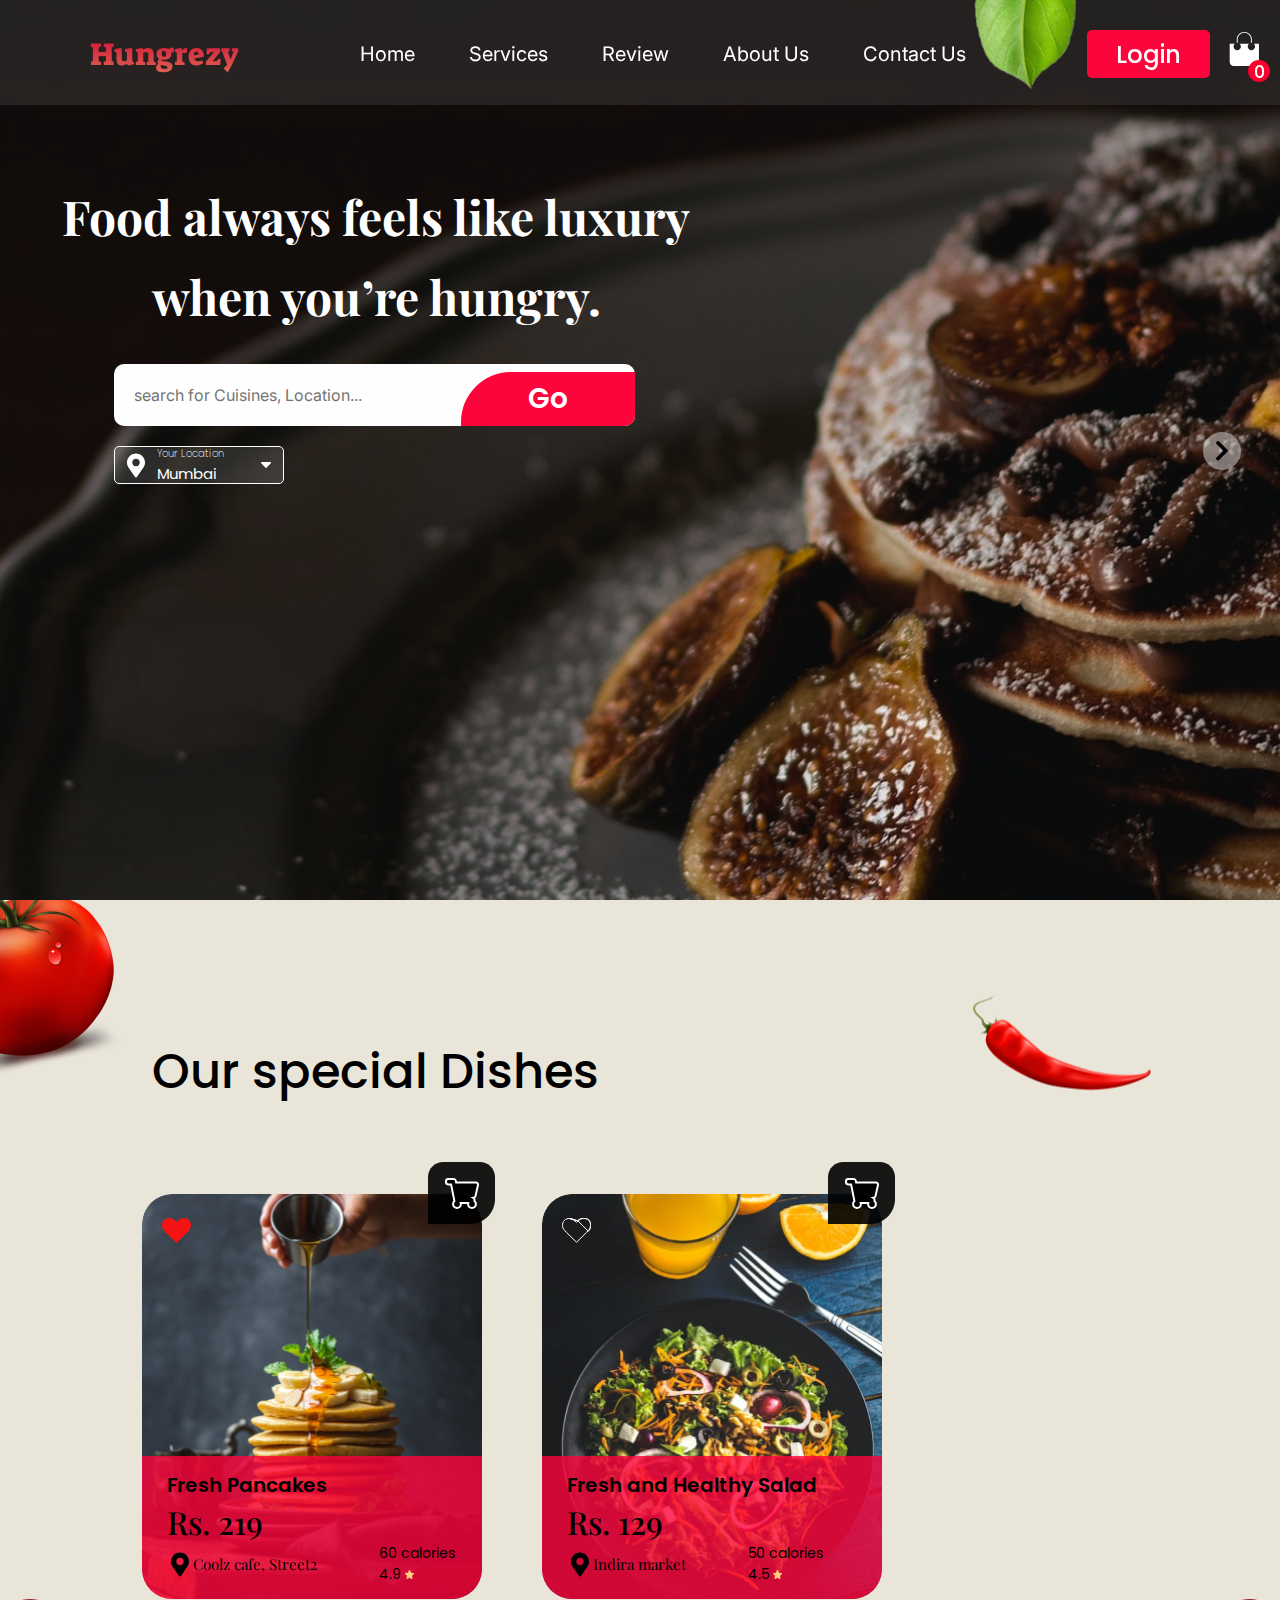
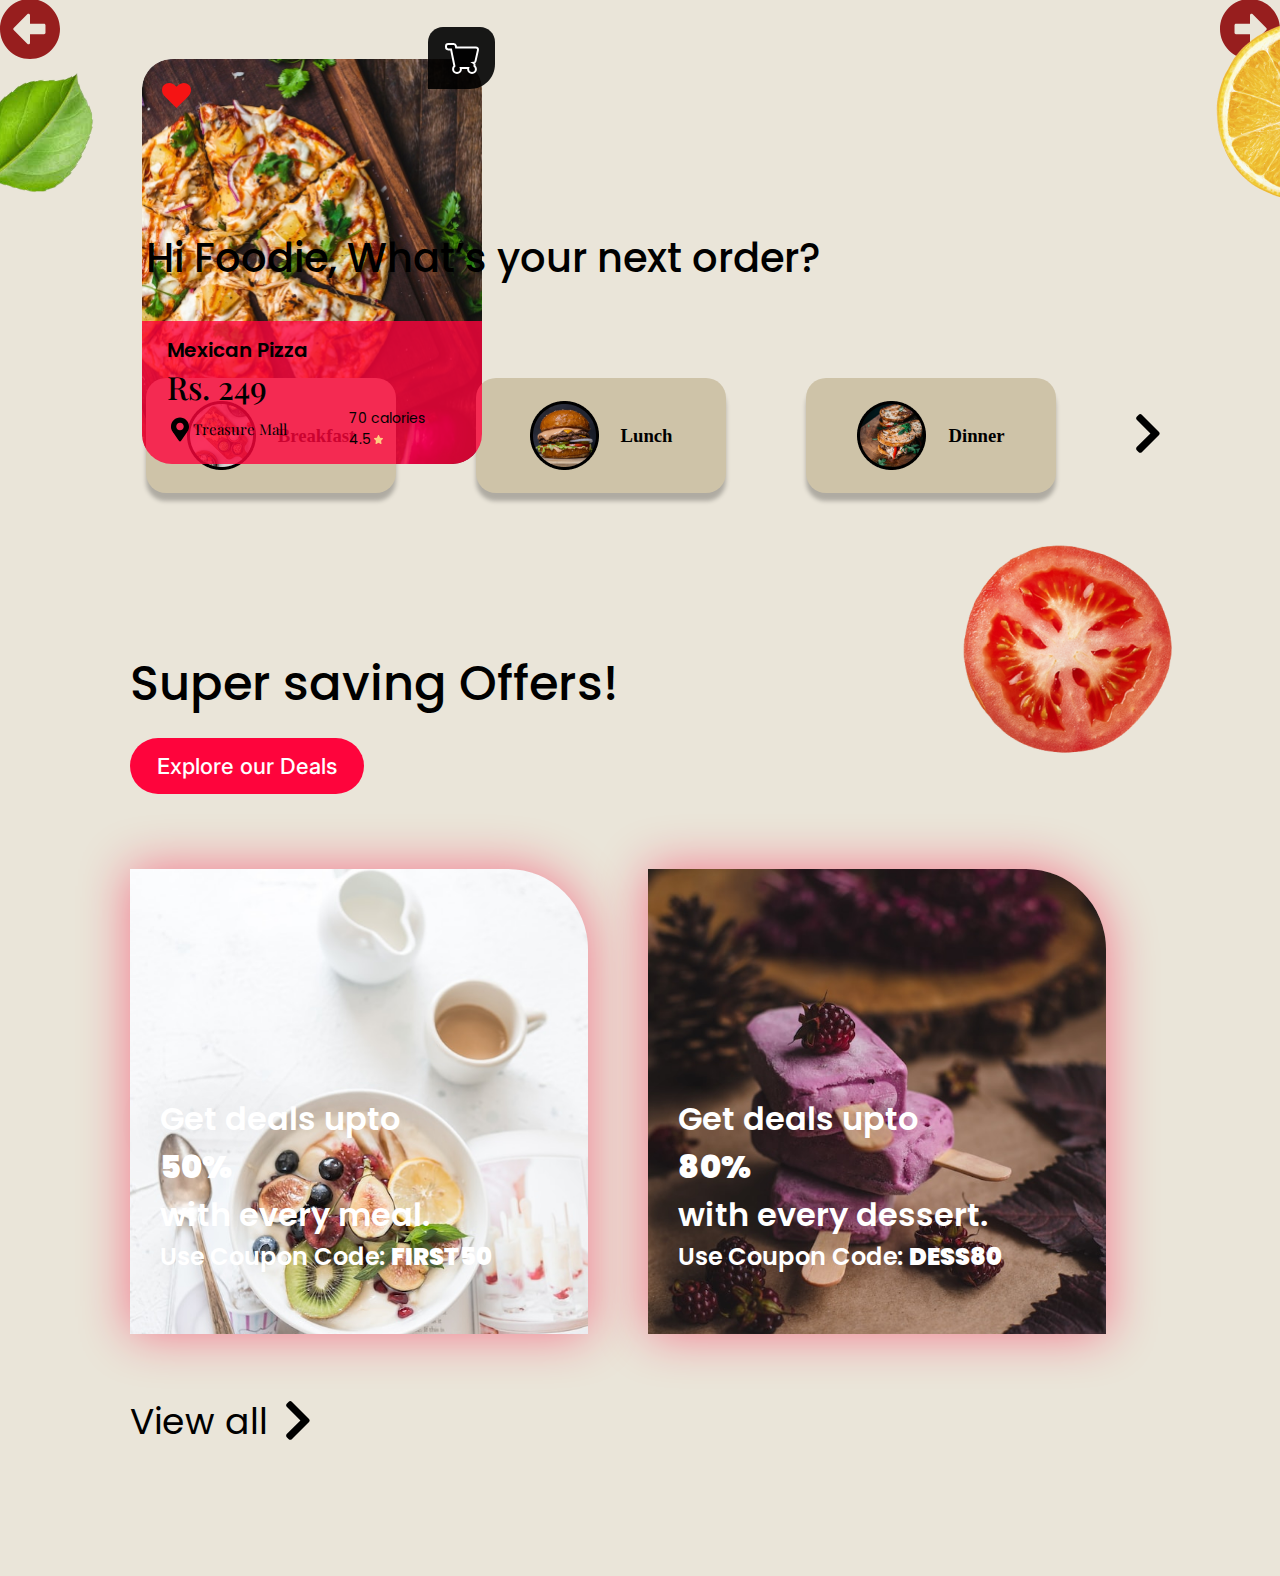
==== commit 3afb8326: "fix-bugs-add-new-content" ====
--- a/index.html
+++ b/index.html
@@ -279,6 +279,53 @@
           </ul>
         </div>
       </section>
+      <section class="deals-section">
+        <div class="deals-container">
+          <img class="tomatoes-2-png" src="./images/tomat2-png.png" alt="" />
+          <h2 class="deals-section__title">Super saving Offers!</h2>
+          <button class="deals-section__button">Explore our Deals</button>
+          <div class="deals-section__wrapper">
+            <ul class="deals-list">
+              <li class="deals-item">
+                <article class="deals-card">
+                  <img
+                    class="deals-card-img"
+                    src="./images/meal-coupon-img.jpg"
+                    alt=""
+                  />
+                  <div class="deals-card__wrapper">
+                    <h3 class="deals-card__title">Get deals upto</h3>
+                    <p><strong>50%</strong></p>
+                    <p>with every meal.</p>
+                    <p>Use Coupon Code: <strong>FIRST50</strong></p>
+                  </div>
+                </article>
+              </li>
+              <li class="deals-item">
+                <article class="deals-card">
+                  <img
+                    class="deals-card-img"
+                    src="./images/dessert-coupon-img.jpg"
+                    alt=""
+                  />
+                  <div class="deals-card__wrapper">
+                    <h3 class="deals-card__title">Get deals upto</h3>
+                    <p><strong>80%</strong></p>
+                    <p>with every dessert.</p>
+                    <p>Use Coupon Code: <strong>DESS80</strong></p>
+                  </div>
+                </article>
+              </li>
+              <button class="deals-section__arrow" type="button">
+                View all
+                <svg class="deals-card__arrow" width="" height="">
+                  <use href="./images/sprite.svg#icon-Nav-arrow"></use>
+                </svg>
+              </button>
+            </ul>
+          </div>
+        </div>
+      </section>
     </main>
   </body>
 </html>
--- a/css/main.min.css
+++ b/css/main.min.css
@@ -1 +1 @@
-@import"https://fonts.googleapis.com/css2?family=DM+Sans:opsz,wght@9..40,700&family=Inter:wght@300;400;500&family=Playfair+Display:wght@400;500;700&family=Poppins:ital,wght@0,200;0,300;0,400;0,500;0,600;0,700;0,800;1,700&family=Suez+One&display=swap";*{-webkit-box-sizing:border-box;box-sizing:border-box;margin:0;padding:0}ul{list-style-type:none;margin:0;padding:0}h1,h2,h3,h4,h5,h6,p{margin-top:0}a{display:inline-block}body{background-color:#eae5d9}.header{z-index:2;position:absolute;top:0;width:100%;height:105px;background:rgba(255,255,255,.09);-webkit-backdrop-filter:blur(7.5px);backdrop-filter:blur(7.5px)}.header__wrapper{display:-webkit-box;display:-ms-flexbox;display:flex;-webkit-box-align:center;-ms-flex-align:center;align-items:center;gap:54px;padding:30px 16px 25px 90px}.header__nav{display:-webkit-box;display:-ms-flexbox;display:flex;-webkit-box-align:center;-ms-flex-align:center;align-items:center;-webkit-box-pack:center;-ms-flex-pack:center;justify-content:center;-webkit-box-flex:1;-ms-flex-positive:1;flex-grow:1;position:relative}.header__listok{position:absolute;-webkit-transform:rotate(142.408deg);transform:rotate(142.408deg);top:-70%;left:75%;width:148px;height:144px}.header__button-section{display:-webkit-box;display:-ms-flexbox;display:flex;-webkit-box-flex:1;-ms-flex-positive:1;flex-grow:1;gap:16px;-webkit-box-pack:end;-ms-flex-pack:end;justify-content:end}.header__logo{font-family:"Suez One",serif;font-weight:400;font-size:32px;background:-webkit-gradient(linear, left top, left bottom, from(rgba(254, 4, 60, 0.8)), to(#df6751));background:linear-gradient(180deg, rgba(254, 4, 60, 0.8) 0%, #df6751 100%);background-clip:text;-webkit-background-clip:text;-webkit-text-fill-color:rgba(0,0,0,0);display:-webkit-box;display:-ms-flexbox;display:flex;-webkit-box-flex:1;-ms-flex-positive:1;flex-grow:1}.header__menu{display:-webkit-box;display:-ms-flexbox;display:flex;gap:54px}.header__item{gap:54px}.button{width:123px;height:48px;border:2px;border-radius:5px;background-color:#fe043c;cursor:pointer;font-family:"Poppins",sans-serif;font-size:24px;font-weight:500;color:#fff}.button:hover{background-color:#75797f;-webkit-transition:background-color 1s;transition:background-color 1s}.link{text-decoration:none;color:#fff;font-family:"Inter",sans-serif;font-weight:400;font-size:20px}.link:hover{color:#690b3d;-webkit-transition:color 1s;transition:color 1s}.hero-section{position:relative;width:100%;height:100vh;background-image:url("../images/bg-1.svg");background-repeat:no-repeat;background-position:center;background-size:cover}.hero-section__wrapper{display:-webkit-box;display:-ms-flexbox;display:flex;-webkit-box-orient:vertical;-webkit-box-direction:normal;-ms-flex-direction:column;flex-direction:column;-webkit-box-align:start;-ms-flex-align:start;align-items:flex-start;-webkit-box-pack:start;-ms-flex-pack:start;justify-content:flex-start;gap:28px;width:100%;height:100%;padding-top:176px;padding-left:62px}.hero-section__title{text-align:center;color:#fff;font-family:"Playfair Display",serif;font-size:48px;font-weight:700;line-height:80px}.hero-section__container{width:100%;padding-left:52px;display:inline-block}.hero-section__input{width:521px;height:62px;border-radius:10px;border:none;background:#fffefe;padding-left:20px;padding-right:155px;color:#75797f;font-family:"Inter",sans-serif;font-size:16px;font-weight:400}.hero-section__button{position:relative;right:178px;top:7px;width:174px;height:54px;border-radius:50px 0px 10px 0px;background:#fe043c;border:none;color:#fff;font-family:"Poppins",sans-serif;font-size:28px;font-style:normal;font-weight:600;line-height:normal}.hero-section__button:hover{background-color:#75797f;-webkit-transition:background-color 1s;transition:background-color 1s;cursor:pointer}.hero-section__location-container{margin-top:20px;width:170px;height:38px;border-radius:5px;border:1px solid #fff;background:rgba(217,217,217,.15);display:-webkit-box;display:-ms-flexbox;display:flex;-webkit-box-pack:justify;-ms-flex-pack:justify;justify-content:space-between;-webkit-box-align:center;-ms-flex-align:center;align-items:center}.hero-section__text-container{-webkit-box-flex:1;-ms-flex-positive:1;flex-grow:1}.hero-section__icon-nav-pointer{width:18px;height:25px;margin:8px 12px;fill:#fff}.hero-section__location-text-1{color:#fff;font-family:"Poppins",sans-serif;font-size:10px;font-style:normal;font-weight:275;line-height:normal}.hero-section__location-text-2{color:#fff;font-family:"Poppins",sans-serif;font-size:15px;font-style:normal;font-weight:400;line-height:normal}.hero-section__icon-nav-arrow{width:10px;height:6px;margin:8px 12px;fill:#fff}.hero-section__icon-nav-arrow:hover{cursor:pointer}.hero-section .slide-button-next{position:absolute;right:32px;top:47%;-webkit-transform:translate(-50%, 50%);transform:translate(-50%, 50%)}.slide-next{width:38px;height:38px;background-color:rgba(217,217,217,.5019607843);border:none;border-radius:38px;-webkit-box-align:center;-ms-flex-align:center;align-items:center;-webkit-box-pack:center;-ms-flex-pack:center;justify-content:center;display:-webkit-box;display:-ms-flexbox;display:flex;position:absolute;top:48%;left:94%}.slide-next:hover{-webkit-filter:drop-shadow(0px 0px 15px #fff);filter:drop-shadow(0px 0px 15px #fff);cursor:pointer}.slide-next__arrow{width:12px;height:22px}.shop-cart-button{display:-webkit-box;display:-ms-flexbox;display:flex;border:none;background-color:inherit;position:relative}.shop-cart-button:hover{cursor:pointer}.shop-cart-button__count{background-color:#fa012e;width:22px;height:22px;border-radius:11px;display:-webkit-box;display:-ms-flexbox;display:flex;-webkit-box-pack:center;-ms-flex-pack:center;justify-content:center;-webkit-box-align:center;-ms-flex-align:center;align-items:center;position:absolute;right:-6px;top:30px;font-family:"Poppins",sans-serif;color:#fff;font-size:18px;font-weight:500}.icon-shop-cart{fill:#fff}.slide-button-section{display:-webkit-box;display:-ms-flexbox;display:flex;-webkit-box-align:center;-ms-flex-align:center;align-items:center}.dishes-section{width:100%;height:928px;position:relative}.dishes-section__container{width:100%;display:-webkit-box;display:-ms-flexbox;display:flex;-webkit-box-pack:center;-ms-flex-pack:center;justify-content:center;-webkit-box-align:center;-ms-flex-align:center;align-items:center;gap:82px}.dishes-list{display:-webkit-box;display:-ms-flexbox;display:flex;-ms-flex-wrap:wrap;flex-wrap:wrap;gap:60px}.dishes-section__title{color:#000;font-family:"Poppins",sans-serif;font-size:48px;font-weight:500;padding:136px 0px 0px 152px}.tomatoes-png{position:absolute}.perets-png{position:absolute;top:-6%;left:60%;-webkit-transform:translate(100%, 50%);transform:translate(100%, 50%)}.lemon-png{position:absolute;top:82%;left:94%;-webkit-transform:translate(-10px, -50px);transform:translate(-10px, -50px)}.list-png{position:absolute;width:150px;height:144px;top:82%;left:-5%;-webkit-transform:translate(8px, 10px);transform:translate(8px, 10px)}.button-slider-next{width:60px;height:60px;fill:#971e1e}.slide-button-next{display:-webkit-box;display:-ms-flexbox;display:flex;background-color:rgba(0,0,0,0);border:none}.slide-button-prev{display:-webkit-box;display:-ms-flexbox;display:flex;background-color:rgba(0,0,0,0);border:none}.button-slider-prev{width:60px;height:60px;fill:#971e1e}.dishes-card{position:relative;width:340px;height:405px;border-radius:30px;display:-webkit-box;display:-ms-flexbox;display:flex;-webkit-box-orient:vertical;-webkit-box-direction:normal;-ms-flex-direction:column;flex-direction:column;-webkit-box-pack:end;-ms-flex-pack:end;justify-content:flex-end}.dishes-card__title{color:#000;font-family:"Poppins",sans-serif;font-size:20px;font-weight:600}.dishes-card__wrapper{border-radius:0px 0px 30px 30px;background:rgba(254,4,60,.8);padding:14px 25px 14px 25px}.dishes-card__container{display:-webkit-box;display:-ms-flexbox;display:flex;-webkit-box-align:center;-ms-flex-align:center;align-items:center;gap:62px;-webkit-box-pack:start;-ms-flex-pack:start;justify-content:start}.dishes-card__image{position:absolute;top:0;left:0;width:100%;height:100%;z-index:-1;border-radius:30px}.dishes-card__icon-nav-pointer{width:18px;height:25px;margin:0px 4px}.dishes-card__price-text{color:#000;font-family:"Playfair Display",serif;font-size:32px;font-weight:500}.dishes-card__pointer-text{display:-webkit-box;display:-ms-flexbox;display:flex;-webkit-box-pack:center;-ms-flex-pack:center;justify-content:center;-webkit-box-align:center;-ms-flex-align:center;align-items:center;color:#000;font-family:"Playfair Display",serif;font-size:15px;font-weight:400}.dishes-card__calories-text{color:#000;font-family:"Poppins",sans-serif;font-size:14px;font-weight:400}.dishes-card-icon{position:absolute;top:-8%;left:84%}.dishes-card-heart-icon{position:absolute;top:6%;left:6%}.order-section{width:100%;height:420px}.order-section__container{width:100%;height:120px;padding-left:146px}.order-section__title{color:#000;font-family:"Poppins",sans-serif;font-size:40px;font-weight:500}.order-section__list{display:-webkit-box;display:-ms-flexbox;display:flex;gap:80px;padding-top:90px}.order-section__button{border:none;background-color:rgba(0,0,0,0)}.order-section__arrow{width:24px;height:40px}.order-card{width:250px;height:115px;border-radius:20px;background:#cec3a8;-webkit-box-shadow:0px 8px 4px 0px rgba(0,0,0,.25);box-shadow:0px 8px 4px 0px rgba(0,0,0,.25);display:-webkit-box;display:-ms-flexbox;display:flex;-webkit-box-pack:center;-ms-flex-pack:center;justify-content:center;-webkit-box-align:center;-ms-flex-align:center;align-items:center;gap:22px;padding:22px}/*# sourceMappingURL=main.min.css.map */+@import"https://fonts.googleapis.com/css2?family=DM+Sans:opsz,wght@9..40,700&family=Inter:wght@300;400;500&family=Playfair+Display:wght@400;500;700&family=Poppins:ital,wght@0,200;0,300;0,400;0,500;0,600;0,700;0,800;1,700&family=Suez+One&display=swap";*{-webkit-box-sizing:border-box;box-sizing:border-box;margin:0;padding:0}ul{list-style-type:none;margin:0;padding:0}h1,h2,h3,h4,h5,h6,p{margin-top:0}a{display:inline-block}body{background-color:#eae5d9}.header{z-index:2;position:absolute;top:0;width:100%;height:105px;background:rgba(255,255,255,.09);-webkit-backdrop-filter:blur(7.5px);backdrop-filter:blur(7.5px)}.header__wrapper{display:-webkit-box;display:-ms-flexbox;display:flex;-webkit-box-align:center;-ms-flex-align:center;align-items:center;gap:54px;padding:30px 16px 25px 90px}.header__nav{display:-webkit-box;display:-ms-flexbox;display:flex;-webkit-box-align:center;-ms-flex-align:center;align-items:center;-webkit-box-pack:center;-ms-flex-pack:center;justify-content:center;-webkit-box-flex:1;-ms-flex-positive:1;flex-grow:1;position:relative}.header__listok{position:absolute;-webkit-transform:rotate(142.408deg);transform:rotate(142.408deg);top:-70%;left:75%;width:148px;height:144px}.header__button-section{display:-webkit-box;display:-ms-flexbox;display:flex;-webkit-box-flex:1;-ms-flex-positive:1;flex-grow:1;gap:16px;-webkit-box-pack:end;-ms-flex-pack:end;justify-content:end}.header__logo{font-family:"Suez One",serif;font-weight:400;font-size:32px;background:-webkit-gradient(linear, left top, left bottom, from(rgba(254, 4, 60, 0.8)), to(#df6751));background:linear-gradient(180deg, rgba(254, 4, 60, 0.8) 0%, #df6751 100%);background-clip:text;-webkit-background-clip:text;-webkit-text-fill-color:rgba(0,0,0,0);display:-webkit-box;display:-ms-flexbox;display:flex;-webkit-box-flex:1;-ms-flex-positive:1;flex-grow:1}.header__menu{display:-webkit-box;display:-ms-flexbox;display:flex;gap:54px}.header__item{gap:54px}.button{width:123px;height:48px;border:2px;border-radius:5px;background-color:#fe043c;cursor:pointer;font-family:"Poppins",sans-serif;font-size:24px;font-weight:500;color:#fff}.button:hover{background-color:#75797f;-webkit-transition:background-color 1s;transition:background-color 1s}.link{text-decoration:none;color:#fff;font-family:"Inter",sans-serif;font-weight:400;font-size:20px}.link:hover{color:#690b3d;-webkit-transition:color 1s;transition:color 1s}.hero-section{position:relative;width:100%;height:100vh;background-image:url("../images/bg-1.svg");background-repeat:no-repeat;background-position:center;background-size:cover}.hero-section__wrapper{display:-webkit-box;display:-ms-flexbox;display:flex;-webkit-box-orient:vertical;-webkit-box-direction:normal;-ms-flex-direction:column;flex-direction:column;-webkit-box-align:start;-ms-flex-align:start;align-items:flex-start;-webkit-box-pack:start;-ms-flex-pack:start;justify-content:flex-start;gap:28px;width:100%;height:100%;padding-top:176px;padding-left:62px}.hero-section__title{text-align:center;color:#fff;font-family:"Playfair Display",serif;font-size:48px;font-weight:700;line-height:80px}.hero-section__container{width:100%;padding-left:52px;display:inline-block}.hero-section__input{width:521px;height:62px;border-radius:10px;border:none;background:#fffefe;padding-left:20px;padding-right:155px;color:#75797f;font-family:"Inter",sans-serif;font-size:16px;font-weight:400}.hero-section__button{position:relative;right:178px;top:7px;width:174px;height:54px;border-radius:50px 0px 10px 0px;background:#fe043c;border:none;color:#fff;font-family:"Poppins",sans-serif;font-size:28px;font-style:normal;font-weight:600;line-height:normal}.hero-section__button:hover{background-color:#75797f;-webkit-transition:background-color 1s;transition:background-color 1s;cursor:pointer}.hero-section__location-container{margin-top:20px;width:170px;height:38px;border-radius:5px;border:1px solid #fff;background:rgba(217,217,217,.15);display:-webkit-box;display:-ms-flexbox;display:flex;-webkit-box-pack:justify;-ms-flex-pack:justify;justify-content:space-between;-webkit-box-align:center;-ms-flex-align:center;align-items:center}.hero-section__text-container{-webkit-box-flex:1;-ms-flex-positive:1;flex-grow:1}.hero-section__icon-nav-pointer{width:18px;height:25px;margin:8px 12px;fill:#fff}.hero-section__location-text-1{color:#fff;font-family:"Poppins",sans-serif;font-size:10px;font-style:normal;font-weight:275;line-height:normal}.hero-section__location-text-2{color:#fff;font-family:"Poppins",sans-serif;font-size:15px;font-style:normal;font-weight:400;line-height:normal}.hero-section__icon-nav-arrow{width:10px;height:6px;margin:8px 12px;fill:#fff}.hero-section__icon-nav-arrow:hover{cursor:pointer}.hero-section .slide-button-next{position:absolute;right:32px;top:47%;-webkit-transform:translate(-50%, 50%);transform:translate(-50%, 50%)}.slide-next{width:38px;height:38px;background-color:rgba(217,217,217,.5019607843);border:none;border-radius:38px;-webkit-box-align:center;-ms-flex-align:center;align-items:center;-webkit-box-pack:center;-ms-flex-pack:center;justify-content:center;display:-webkit-box;display:-ms-flexbox;display:flex;position:absolute;top:48%;left:94%}.slide-next:hover{-webkit-filter:drop-shadow(0px 0px 15px #fff);filter:drop-shadow(0px 0px 15px #fff);cursor:pointer}.slide-next__arrow{width:12px;height:22px}.shop-cart-button{display:-webkit-box;display:-ms-flexbox;display:flex;border:none;background-color:inherit;position:relative}.shop-cart-button:hover{cursor:pointer}.shop-cart-button__count{background-color:#fa012e;width:22px;height:22px;border-radius:11px;display:-webkit-box;display:-ms-flexbox;display:flex;-webkit-box-pack:center;-ms-flex-pack:center;justify-content:center;-webkit-box-align:center;-ms-flex-align:center;align-items:center;position:absolute;right:-6px;top:30px;font-family:"Poppins",sans-serif;color:#fff;font-size:18px;font-weight:500}.icon-shop-cart{fill:#fff}.slide-button-section{display:-webkit-box;display:-ms-flexbox;display:flex;-webkit-box-align:center;-ms-flex-align:center;align-items:center}.dishes-section{width:100%;height:928px;position:relative}.dishes-section__container{width:100%;display:-webkit-box;display:-ms-flexbox;display:flex;-webkit-box-pack:center;-ms-flex-pack:center;justify-content:center;-webkit-box-align:center;-ms-flex-align:center;align-items:center;gap:82px;margin-top:86px}.dishes-list{display:-webkit-box;display:-ms-flexbox;display:flex;-ms-flex-wrap:wrap;flex-wrap:wrap;gap:60px}.dishes-section__title{color:#000;font-family:"Poppins",sans-serif;font-size:48px;font-weight:500;padding:136px 0px 0px 152px}.tomatoes-png{position:absolute}.perets-png{position:absolute;top:-6%;left:60%;-webkit-transform:translate(100%, 50%);transform:translate(100%, 50%)}.lemon-png{position:absolute;top:82%;left:94%;-webkit-transform:translate(-10px, -50px);transform:translate(-10px, -50px)}.list-png{position:absolute;width:150px;height:144px;top:82%;left:-5%;-webkit-transform:translate(8px, 10px);transform:translate(8px, 10px)}.button-slider-next{width:60px;height:60px;fill:#971e1e}.slide-button-next{display:-webkit-box;display:-ms-flexbox;display:flex;background-color:rgba(0,0,0,0);border:none}.slide-button-prev{display:-webkit-box;display:-ms-flexbox;display:flex;background-color:rgba(0,0,0,0);border:none}.button-slider-prev{width:60px;height:60px;fill:#971e1e}.dishes-card{position:relative;width:340px;height:405px;border-radius:30px;display:-webkit-box;display:-ms-flexbox;display:flex;-webkit-box-orient:vertical;-webkit-box-direction:normal;-ms-flex-direction:column;flex-direction:column;-webkit-box-pack:end;-ms-flex-pack:end;justify-content:flex-end}.dishes-card__title{color:#000;font-family:"Poppins",sans-serif;font-size:20px;font-weight:600}.dishes-card__wrapper{border-radius:0px 0px 30px 30px;background:rgba(254,4,60,.8);padding:14px 25px 14px 25px}.dishes-card__container{display:-webkit-box;display:-ms-flexbox;display:flex;-webkit-box-align:center;-ms-flex-align:center;align-items:center;gap:62px;-webkit-box-pack:start;-ms-flex-pack:start;justify-content:start}.dishes-card__image{position:absolute;top:0;left:0;width:100%;height:100%;z-index:-1;border-radius:30px}.dishes-card__icon-nav-pointer{width:18px;height:25px;margin:0px 4px}.dishes-card__price-text{color:#000;font-family:"Playfair Display",serif;font-size:32px;font-weight:500}.dishes-card__pointer-text{display:-webkit-box;display:-ms-flexbox;display:flex;-webkit-box-pack:center;-ms-flex-pack:center;justify-content:center;-webkit-box-align:center;-ms-flex-align:center;align-items:center;color:#000;font-family:"Playfair Display",serif;font-size:15px;font-weight:400}.dishes-card__calories-text{color:#000;font-family:"Poppins",sans-serif;font-size:14px;font-weight:400}.dishes-card-icon{position:absolute;top:-8%;left:84%}.dishes-card-heart-icon{position:absolute;top:6%;left:6%}.order-section{width:100%;height:420px}.order-section__container{width:100%;height:120px;padding-left:146px}.order-section__title{color:#000;font-family:"Poppins",sans-serif;font-size:40px;font-weight:500}.order-section__list{display:-webkit-box;display:-ms-flexbox;display:flex;gap:80px;padding-top:90px}.order-section__button{border:none;background-color:rgba(0,0,0,0)}.order-section__arrow{width:24px;height:40px}.order-card{width:250px;height:115px;border-radius:20px;background:#cec3a8;-webkit-box-shadow:0px 8px 4px 0px rgba(0,0,0,.25);box-shadow:0px 8px 4px 0px rgba(0,0,0,.25);display:-webkit-box;display:-ms-flexbox;display:flex;-webkit-box-pack:center;-ms-flex-pack:center;justify-content:center;-webkit-box-align:center;-ms-flex-align:center;align-items:center;gap:22px;padding:22px}.deals-section{width:100%;height:928px;position:relative}.deals-container{width:100%;padding-left:130px}.deals-list{display:-webkit-box;display:-ms-flexbox;display:flex;-ms-flex-wrap:wrap;flex-wrap:wrap;gap:60px;-webkit-box-align:center;-ms-flex-align:center;align-items:center}.deals-section__title{color:#000;font-family:"Poppins",sans-serif;font-size:48px;font-weight:500}.deals-section__button{width:234px;height:56px;border-radius:43px;border:none;background:#fe043c;padding:15px 25px;-webkit-box-pack:center;-ms-flex-pack:center;justify-content:center;-webkit-box-align:center;-ms-flex-align:center;align-items:center;color:#fff;text-align:center;font-family:"Inter",sans-serif;font-size:22px;font-weight:500;margin-top:18px}.deals-section__wrapper{margin-top:75px}.deals-card__wrapper p:nth-child(2){color:#fff;font-family:"Poppins",sans-serif;font-size:32px;font-weight:600}.deals-card__wrapper p:nth-child(3){color:#fff;font-family:"Poppins",sans-serif;font-size:32px;font-weight:600}.deals-card__wrapper p:nth-child(4){color:#fff;font-family:"Poppins",sans-serif;font-size:24px;font-weight:600}.tomatoes-2-png{position:absolute;top:-14%;left:72%}.deals-section__arrow{width:180px;height:54px;gap:18px;border:none;background-color:rgba(0,0,0,0);-webkit-box-pack:center;-ms-flex-pack:center;justify-content:center;-webkit-box-align:center;-ms-flex-align:center;align-items:center;display:-webkit-box;display:-ms-flexbox;display:flex;color:#000;text-align:center;font-family:"Poppins",sans-serif;font-size:36px;font-weight:400}.deals-card__arrow{width:24px;height:40px}.deals-card{position:relative;width:458px;height:465px;display:-webkit-box;display:-ms-flexbox;display:flex;-webkit-box-orient:vertical;-webkit-box-direction:normal;-ms-flex-direction:column;flex-direction:column;-webkit-box-pack:end;-ms-flex-pack:end;justify-content:flex-end;-webkit-box-shadow:0px 0px 50px 0px rgba(254,4,60,.49);box-shadow:0px 0px 50px 0px rgba(254,4,60,.49);border-radius:0px 80px 0px 0px}.deals-card-img{position:absolute;border-radius:0px 80px 0px 0px;width:100%;height:100%;z-index:-1;-o-object-fit:cover;object-fit:cover}.deals-card__wrapper{padding:166px 66px 60px 30px}.deals-card__container{display:-webkit-box;display:-ms-flexbox;display:flex;-webkit-box-align:center;-ms-flex-align:center;align-items:center;gap:62px;-webkit-box-pack:start;-ms-flex-pack:start;justify-content:start}.deals-card__title{color:#fff;text-shadow:0px 4px 50px rgba(0,0,0,.25);font-family:"Poppins",sans-serif;font-size:32px;font-weight:600}/*# sourceMappingURL=main.min.css.map */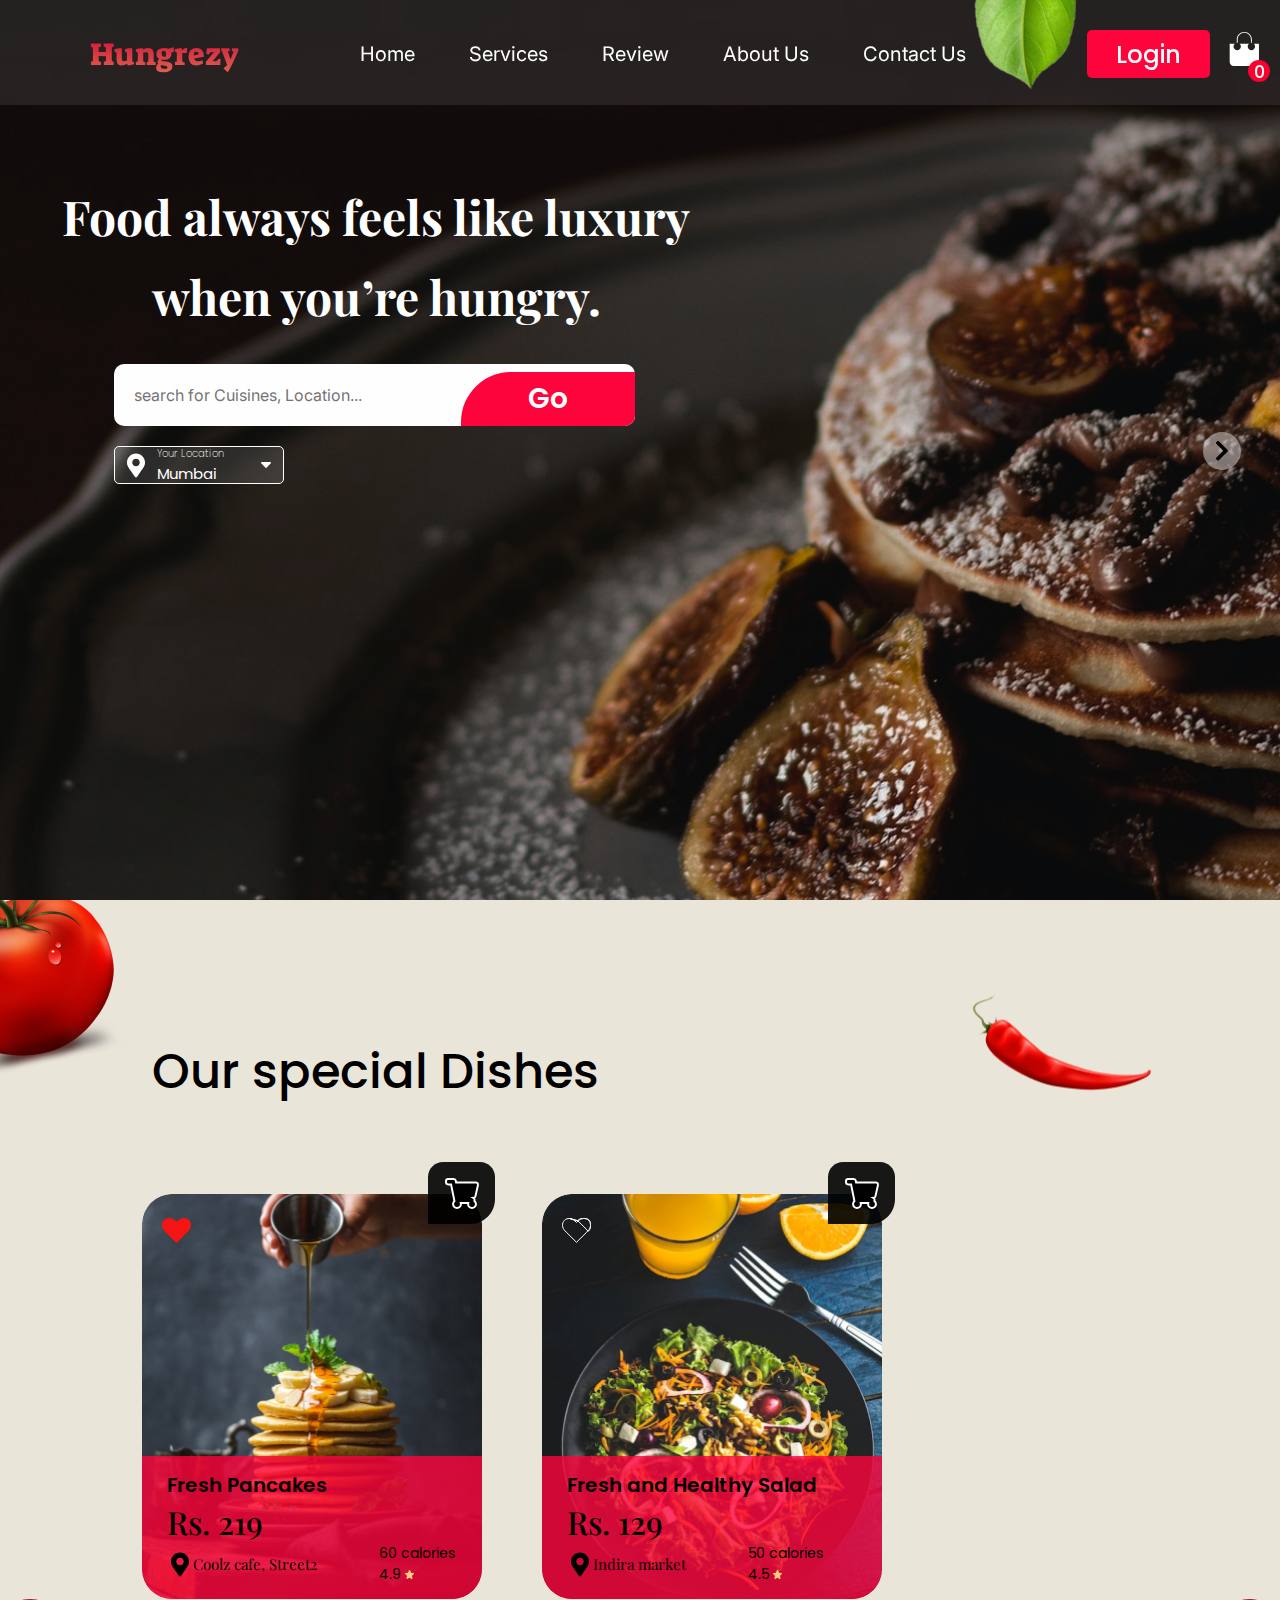
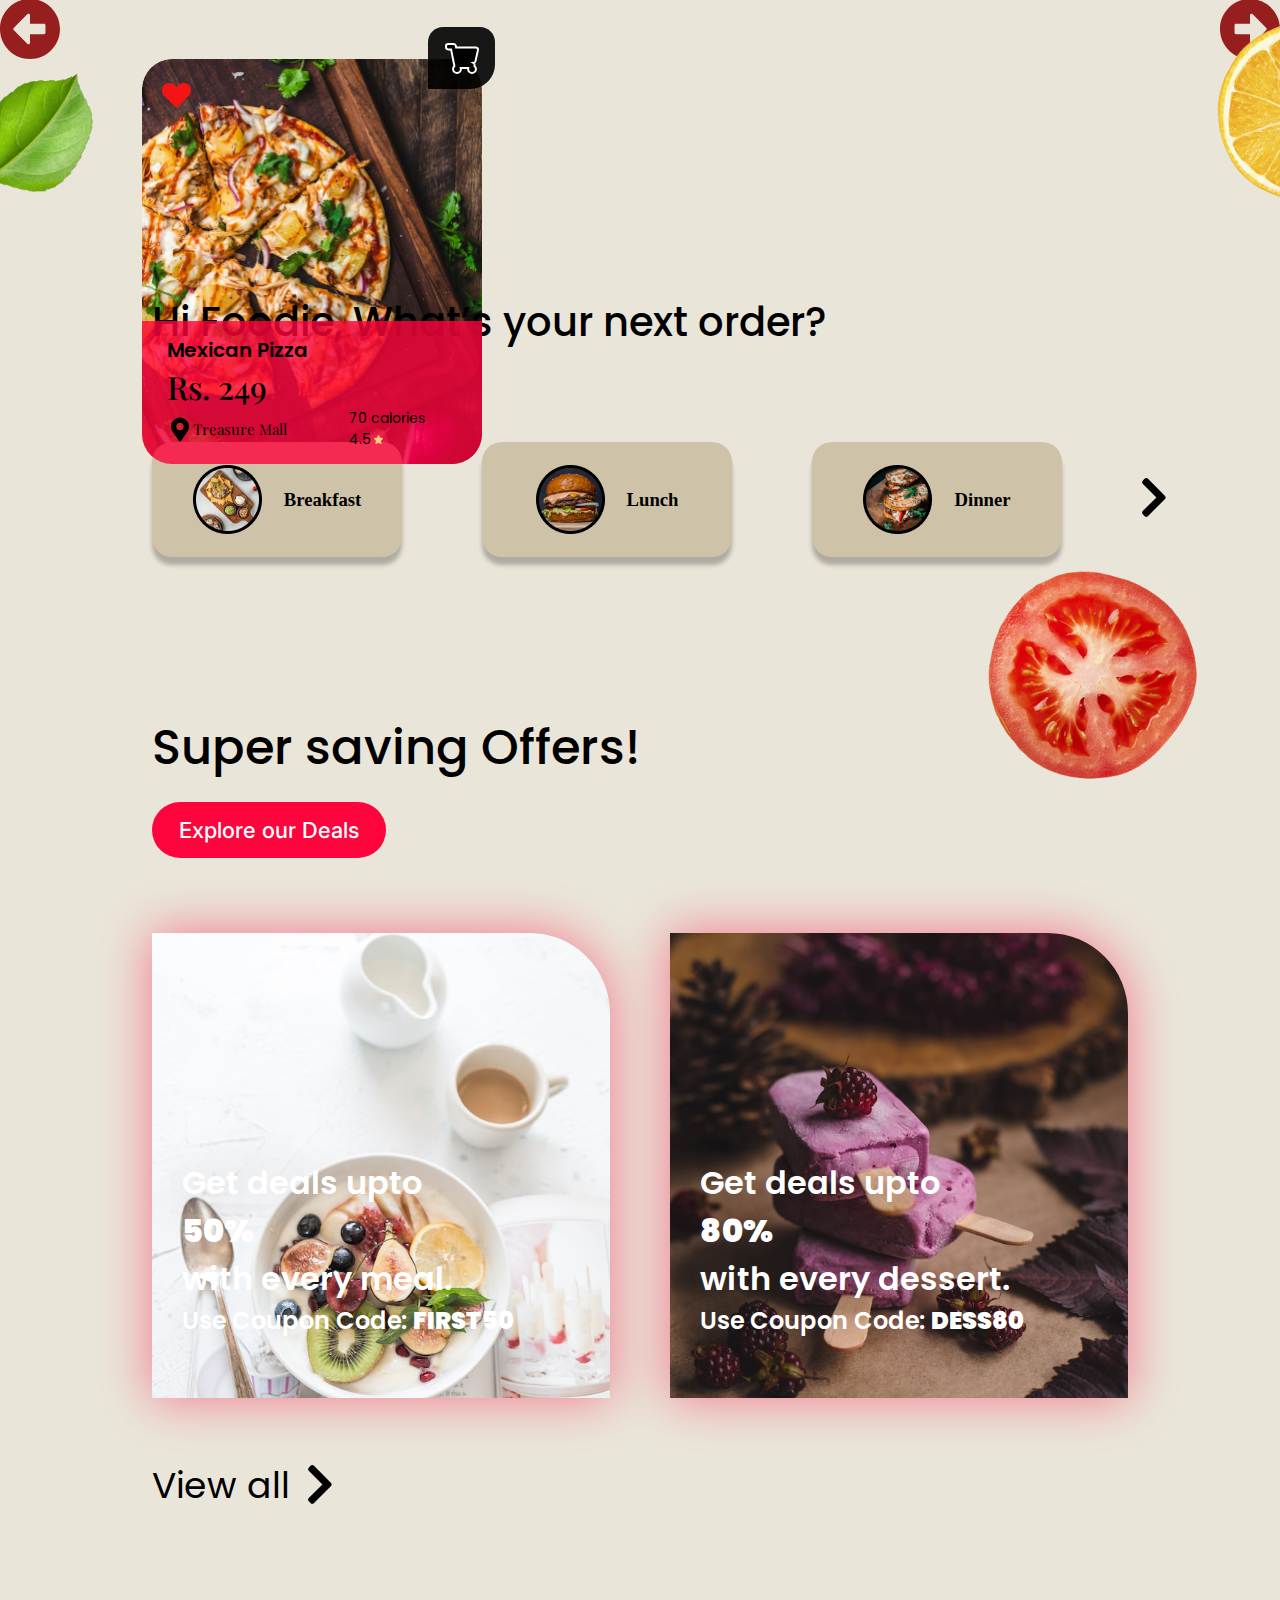
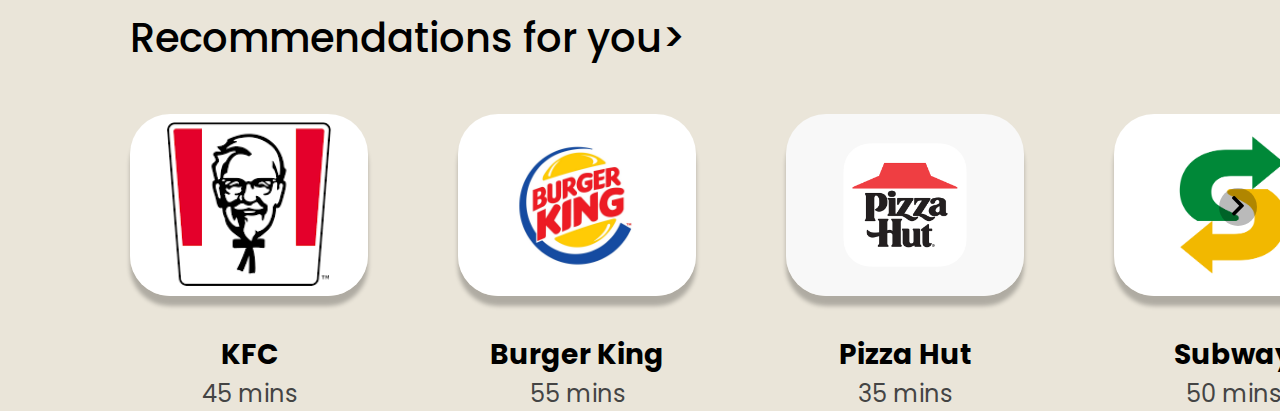
==== commit 43177255: "changes + fix" ====
--- a/index.html
+++ b/index.html
@@ -280,7 +280,7 @@
         </div>
       </section>
       <section class="deals-section">
-        <div class="deals-container">
+        <div class="deals-section__container">
           <img class="tomatoes-2-png" src="./images/tomat2-png.png" alt="" />
           <h2 class="deals-section__title">Super saving Offers!</h2>
           <button class="deals-section__button">Explore our Deals</button>
@@ -326,6 +326,72 @@
           </div>
         </div>
       </section>
+      <section class="recommendation-section">
+        <div class="recommendation-container">
+          <h2 class="recommendation-section__title">
+            Recommendations for you>
+          </h2>
+          <ul class="recommendation-section__list">
+            <li class="recommendation-section__item">
+              <article class="recommendation__card">
+                <img class="card__img" src="./images/kfc-img.jpg" alt="" />
+                <div class="card__text-container">
+                  <div class="card__text">
+                    <h3>KFC</h3>
+                  </div>
+                  <div class="card__text-2">
+                    <p>45 mins</p>
+                  </div>
+                </div>
+              </article>
+            </li>
+            <li class="recommendation-section__item">
+              <article class="recommendation__card">
+                <img class="card__img" src="./images/bk-img.jpg" alt="" />
+                <div class="card__text-container">
+                  <div class="card__text">
+                    <h3>Burger King</h3>
+                  </div>
+                  <div class="card__text-2">
+                    <p>55 mins</p>
+                  </div>
+                </div>
+              </article>
+            </li>
+            <li class="recommendation-section__item">
+              <article class="recommendation__card">
+                <img class="card__img" src="./images/ph-img.jpg" alt="" />
+                <div class="card__text-container">
+                  <div class="card__text">
+                    <h3>Pizza Hut</h3>
+                  </div>
+                  <div class="card__text-2">
+                    <p>35 mins</p>
+                  </div>
+                </div>
+              </article>
+            </li>
+            <li class="recommendation-section__item">
+              <article class="recommendation__card">
+                <img class="card__img" src="./images/subway-img.png" alt="" />
+                <div class="card__text-container">
+                  <div class="card__text">
+                    <h3>Subway</h3>
+                  </div>
+                  <div class="card__text-2">
+                    <p>50 mins</p>
+                  </div>
+                </div>
+              </article>
+            </li>
+            <button class="recommendation-section__button" type="button">
+              <svg class="recommendation-section__arrow" width="" height="">
+                <use href="./images/sprite.svg#icon-Nav-arrow"></use>
+              </svg>
+            </button>
+          </ul>
+        </div>
+      </section>
     </main>
   </body>
 </html>
--- a/css/main.min.css
+++ b/css/main.min.css
@@ -1 +1 @@
-@import"https://fonts.googleapis.com/css2?family=DM+Sans:opsz,wght@9..40,700&family=Inter:wght@300;400;500&family=Playfair+Display:wght@400;500;700&family=Poppins:ital,wght@0,200;0,300;0,400;0,500;0,600;0,700;0,800;1,700&family=Suez+One&display=swap";*{-webkit-box-sizing:border-box;box-sizing:border-box;margin:0;padding:0}ul{list-style-type:none;margin:0;padding:0}h1,h2,h3,h4,h5,h6,p{margin-top:0}a{display:inline-block}body{background-color:#eae5d9}.header{z-index:2;position:absolute;top:0;width:100%;height:105px;background:rgba(255,255,255,.09);-webkit-backdrop-filter:blur(7.5px);backdrop-filter:blur(7.5px)}.header__wrapper{display:-webkit-box;display:-ms-flexbox;display:flex;-webkit-box-align:center;-ms-flex-align:center;align-items:center;gap:54px;padding:30px 16px 25px 90px}.header__nav{display:-webkit-box;display:-ms-flexbox;display:flex;-webkit-box-align:center;-ms-flex-align:center;align-items:center;-webkit-box-pack:center;-ms-flex-pack:center;justify-content:center;-webkit-box-flex:1;-ms-flex-positive:1;flex-grow:1;position:relative}.header__listok{position:absolute;-webkit-transform:rotate(142.408deg);transform:rotate(142.408deg);top:-70%;left:75%;width:148px;height:144px}.header__button-section{display:-webkit-box;display:-ms-flexbox;display:flex;-webkit-box-flex:1;-ms-flex-positive:1;flex-grow:1;gap:16px;-webkit-box-pack:end;-ms-flex-pack:end;justify-content:end}.header__logo{font-family:"Suez One",serif;font-weight:400;font-size:32px;background:-webkit-gradient(linear, left top, left bottom, from(rgba(254, 4, 60, 0.8)), to(#df6751));background:linear-gradient(180deg, rgba(254, 4, 60, 0.8) 0%, #df6751 100%);background-clip:text;-webkit-background-clip:text;-webkit-text-fill-color:rgba(0,0,0,0);display:-webkit-box;display:-ms-flexbox;display:flex;-webkit-box-flex:1;-ms-flex-positive:1;flex-grow:1}.header__menu{display:-webkit-box;display:-ms-flexbox;display:flex;gap:54px}.header__item{gap:54px}.button{width:123px;height:48px;border:2px;border-radius:5px;background-color:#fe043c;cursor:pointer;font-family:"Poppins",sans-serif;font-size:24px;font-weight:500;color:#fff}.button:hover{background-color:#75797f;-webkit-transition:background-color 1s;transition:background-color 1s}.link{text-decoration:none;color:#fff;font-family:"Inter",sans-serif;font-weight:400;font-size:20px}.link:hover{color:#690b3d;-webkit-transition:color 1s;transition:color 1s}.hero-section{position:relative;width:100%;height:100vh;background-image:url("../images/bg-1.svg");background-repeat:no-repeat;background-position:center;background-size:cover}.hero-section__wrapper{display:-webkit-box;display:-ms-flexbox;display:flex;-webkit-box-orient:vertical;-webkit-box-direction:normal;-ms-flex-direction:column;flex-direction:column;-webkit-box-align:start;-ms-flex-align:start;align-items:flex-start;-webkit-box-pack:start;-ms-flex-pack:start;justify-content:flex-start;gap:28px;width:100%;height:100%;padding-top:176px;padding-left:62px}.hero-section__title{text-align:center;color:#fff;font-family:"Playfair Display",serif;font-size:48px;font-weight:700;line-height:80px}.hero-section__container{width:100%;padding-left:52px;display:inline-block}.hero-section__input{width:521px;height:62px;border-radius:10px;border:none;background:#fffefe;padding-left:20px;padding-right:155px;color:#75797f;font-family:"Inter",sans-serif;font-size:16px;font-weight:400}.hero-section__button{position:relative;right:178px;top:7px;width:174px;height:54px;border-radius:50px 0px 10px 0px;background:#fe043c;border:none;color:#fff;font-family:"Poppins",sans-serif;font-size:28px;font-style:normal;font-weight:600;line-height:normal}.hero-section__button:hover{background-color:#75797f;-webkit-transition:background-color 1s;transition:background-color 1s;cursor:pointer}.hero-section__location-container{margin-top:20px;width:170px;height:38px;border-radius:5px;border:1px solid #fff;background:rgba(217,217,217,.15);display:-webkit-box;display:-ms-flexbox;display:flex;-webkit-box-pack:justify;-ms-flex-pack:justify;justify-content:space-between;-webkit-box-align:center;-ms-flex-align:center;align-items:center}.hero-section__text-container{-webkit-box-flex:1;-ms-flex-positive:1;flex-grow:1}.hero-section__icon-nav-pointer{width:18px;height:25px;margin:8px 12px;fill:#fff}.hero-section__location-text-1{color:#fff;font-family:"Poppins",sans-serif;font-size:10px;font-style:normal;font-weight:275;line-height:normal}.hero-section__location-text-2{color:#fff;font-family:"Poppins",sans-serif;font-size:15px;font-style:normal;font-weight:400;line-height:normal}.hero-section__icon-nav-arrow{width:10px;height:6px;margin:8px 12px;fill:#fff}.hero-section__icon-nav-arrow:hover{cursor:pointer}.hero-section .slide-button-next{position:absolute;right:32px;top:47%;-webkit-transform:translate(-50%, 50%);transform:translate(-50%, 50%)}.slide-next{width:38px;height:38px;background-color:rgba(217,217,217,.5019607843);border:none;border-radius:38px;-webkit-box-align:center;-ms-flex-align:center;align-items:center;-webkit-box-pack:center;-ms-flex-pack:center;justify-content:center;display:-webkit-box;display:-ms-flexbox;display:flex;position:absolute;top:48%;left:94%}.slide-next:hover{-webkit-filter:drop-shadow(0px 0px 15px #fff);filter:drop-shadow(0px 0px 15px #fff);cursor:pointer}.slide-next__arrow{width:12px;height:22px}.shop-cart-button{display:-webkit-box;display:-ms-flexbox;display:flex;border:none;background-color:inherit;position:relative}.shop-cart-button:hover{cursor:pointer}.shop-cart-button__count{background-color:#fa012e;width:22px;height:22px;border-radius:11px;display:-webkit-box;display:-ms-flexbox;display:flex;-webkit-box-pack:center;-ms-flex-pack:center;justify-content:center;-webkit-box-align:center;-ms-flex-align:center;align-items:center;position:absolute;right:-6px;top:30px;font-family:"Poppins",sans-serif;color:#fff;font-size:18px;font-weight:500}.icon-shop-cart{fill:#fff}.slide-button-section{display:-webkit-box;display:-ms-flexbox;display:flex;-webkit-box-align:center;-ms-flex-align:center;align-items:center}.dishes-section{width:100%;height:928px;position:relative}.dishes-section__container{width:100%;display:-webkit-box;display:-ms-flexbox;display:flex;-webkit-box-pack:center;-ms-flex-pack:center;justify-content:center;-webkit-box-align:center;-ms-flex-align:center;align-items:center;gap:82px;margin-top:86px}.dishes-list{display:-webkit-box;display:-ms-flexbox;display:flex;-ms-flex-wrap:wrap;flex-wrap:wrap;gap:60px}.dishes-section__title{color:#000;font-family:"Poppins",sans-serif;font-size:48px;font-weight:500;padding:136px 0px 0px 152px}.tomatoes-png{position:absolute}.perets-png{position:absolute;top:-6%;left:60%;-webkit-transform:translate(100%, 50%);transform:translate(100%, 50%)}.lemon-png{position:absolute;top:82%;left:94%;-webkit-transform:translate(-10px, -50px);transform:translate(-10px, -50px)}.list-png{position:absolute;width:150px;height:144px;top:82%;left:-5%;-webkit-transform:translate(8px, 10px);transform:translate(8px, 10px)}.button-slider-next{width:60px;height:60px;fill:#971e1e}.slide-button-next{display:-webkit-box;display:-ms-flexbox;display:flex;background-color:rgba(0,0,0,0);border:none}.slide-button-prev{display:-webkit-box;display:-ms-flexbox;display:flex;background-color:rgba(0,0,0,0);border:none}.button-slider-prev{width:60px;height:60px;fill:#971e1e}.dishes-card{position:relative;width:340px;height:405px;border-radius:30px;display:-webkit-box;display:-ms-flexbox;display:flex;-webkit-box-orient:vertical;-webkit-box-direction:normal;-ms-flex-direction:column;flex-direction:column;-webkit-box-pack:end;-ms-flex-pack:end;justify-content:flex-end}.dishes-card__title{color:#000;font-family:"Poppins",sans-serif;font-size:20px;font-weight:600}.dishes-card__wrapper{border-radius:0px 0px 30px 30px;background:rgba(254,4,60,.8);padding:14px 25px 14px 25px}.dishes-card__container{display:-webkit-box;display:-ms-flexbox;display:flex;-webkit-box-align:center;-ms-flex-align:center;align-items:center;gap:62px;-webkit-box-pack:start;-ms-flex-pack:start;justify-content:start}.dishes-card__image{position:absolute;top:0;left:0;width:100%;height:100%;z-index:-1;border-radius:30px}.dishes-card__icon-nav-pointer{width:18px;height:25px;margin:0px 4px}.dishes-card__price-text{color:#000;font-family:"Playfair Display",serif;font-size:32px;font-weight:500}.dishes-card__pointer-text{display:-webkit-box;display:-ms-flexbox;display:flex;-webkit-box-pack:center;-ms-flex-pack:center;justify-content:center;-webkit-box-align:center;-ms-flex-align:center;align-items:center;color:#000;font-family:"Playfair Display",serif;font-size:15px;font-weight:400}.dishes-card__calories-text{color:#000;font-family:"Poppins",sans-serif;font-size:14px;font-weight:400}.dishes-card-icon{position:absolute;top:-8%;left:84%}.dishes-card-heart-icon{position:absolute;top:6%;left:6%}.order-section{width:100%;height:420px}.order-section__container{width:100%;height:120px;padding-left:146px}.order-section__title{color:#000;font-family:"Poppins",sans-serif;font-size:40px;font-weight:500}.order-section__list{display:-webkit-box;display:-ms-flexbox;display:flex;gap:80px;padding-top:90px}.order-section__button{border:none;background-color:rgba(0,0,0,0)}.order-section__arrow{width:24px;height:40px}.order-card{width:250px;height:115px;border-radius:20px;background:#cec3a8;-webkit-box-shadow:0px 8px 4px 0px rgba(0,0,0,.25);box-shadow:0px 8px 4px 0px rgba(0,0,0,.25);display:-webkit-box;display:-ms-flexbox;display:flex;-webkit-box-pack:center;-ms-flex-pack:center;justify-content:center;-webkit-box-align:center;-ms-flex-align:center;align-items:center;gap:22px;padding:22px}.deals-section{width:100%;height:928px;position:relative}.deals-container{width:100%;padding-left:130px}.deals-list{display:-webkit-box;display:-ms-flexbox;display:flex;-ms-flex-wrap:wrap;flex-wrap:wrap;gap:60px;-webkit-box-align:center;-ms-flex-align:center;align-items:center}.deals-section__title{color:#000;font-family:"Poppins",sans-serif;font-size:48px;font-weight:500}.deals-section__button{width:234px;height:56px;border-radius:43px;border:none;background:#fe043c;padding:15px 25px;-webkit-box-pack:center;-ms-flex-pack:center;justify-content:center;-webkit-box-align:center;-ms-flex-align:center;align-items:center;color:#fff;text-align:center;font-family:"Inter",sans-serif;font-size:22px;font-weight:500;margin-top:18px}.deals-section__wrapper{margin-top:75px}.deals-card__wrapper p:nth-child(2){color:#fff;font-family:"Poppins",sans-serif;font-size:32px;font-weight:600}.deals-card__wrapper p:nth-child(3){color:#fff;font-family:"Poppins",sans-serif;font-size:32px;font-weight:600}.deals-card__wrapper p:nth-child(4){color:#fff;font-family:"Poppins",sans-serif;font-size:24px;font-weight:600}.tomatoes-2-png{position:absolute;top:-14%;left:72%}.deals-section__arrow{width:180px;height:54px;gap:18px;border:none;background-color:rgba(0,0,0,0);-webkit-box-pack:center;-ms-flex-pack:center;justify-content:center;-webkit-box-align:center;-ms-flex-align:center;align-items:center;display:-webkit-box;display:-ms-flexbox;display:flex;color:#000;text-align:center;font-family:"Poppins",sans-serif;font-size:36px;font-weight:400}.deals-card__arrow{width:24px;height:40px}.deals-card{position:relative;width:458px;height:465px;display:-webkit-box;display:-ms-flexbox;display:flex;-webkit-box-orient:vertical;-webkit-box-direction:normal;-ms-flex-direction:column;flex-direction:column;-webkit-box-pack:end;-ms-flex-pack:end;justify-content:flex-end;-webkit-box-shadow:0px 0px 50px 0px rgba(254,4,60,.49);box-shadow:0px 0px 50px 0px rgba(254,4,60,.49);border-radius:0px 80px 0px 0px}.deals-card-img{position:absolute;border-radius:0px 80px 0px 0px;width:100%;height:100%;z-index:-1;-o-object-fit:cover;object-fit:cover}.deals-card__wrapper{padding:166px 66px 60px 30px}.deals-card__container{display:-webkit-box;display:-ms-flexbox;display:flex;-webkit-box-align:center;-ms-flex-align:center;align-items:center;gap:62px;-webkit-box-pack:start;-ms-flex-pack:start;justify-content:start}.deals-card__title{color:#fff;text-shadow:0px 4px 50px rgba(0,0,0,.25);font-family:"Poppins",sans-serif;font-size:32px;font-weight:600}/*# sourceMappingURL=main.min.css.map */+@import"https://fonts.googleapis.com/css2?family=DM+Sans:opsz,wght@9..40,700&family=Inter:wght@300;400;500&family=Playfair+Display:wght@400;500;700&family=Poppins:ital,wght@0,200;0,300;0,400;0,500;0,600;0,700;0,800;1,700&family=Suez+One&display=swap";*{-webkit-box-sizing:border-box;box-sizing:border-box;margin:0;padding:0}ul{list-style-type:none;margin:0;padding:0}h1,h2,h3,h4,h5,h6,p{margin-top:0}a{display:inline-block}body{background-color:#eae5d9}.header{z-index:2;position:absolute;top:0;width:100%;height:105px;background:rgba(255,255,255,.09);-webkit-backdrop-filter:blur(7.5px);backdrop-filter:blur(7.5px)}.header__wrapper{display:-webkit-box;display:-ms-flexbox;display:flex;-webkit-box-align:center;-ms-flex-align:center;align-items:center;gap:54px;padding:30px 16px 25px 90px}.header__nav{display:-webkit-box;display:-ms-flexbox;display:flex;-webkit-box-align:center;-ms-flex-align:center;align-items:center;-webkit-box-pack:center;-ms-flex-pack:center;justify-content:center;-webkit-box-flex:1;-ms-flex-positive:1;flex-grow:1;position:relative}.header__listok{position:absolute;-webkit-transform:rotate(142.408deg);transform:rotate(142.408deg);top:-70%;left:75%;width:148px;height:144px}.header__button-section{display:-webkit-box;display:-ms-flexbox;display:flex;-webkit-box-flex:1;-ms-flex-positive:1;flex-grow:1;gap:16px;-webkit-box-pack:end;-ms-flex-pack:end;justify-content:end}.header__logo{font-family:"Suez One",serif;font-weight:400;font-size:32px;background:-webkit-gradient(linear, left top, left bottom, from(rgba(254, 4, 60, 0.8)), to(#df6751));background:linear-gradient(180deg, rgba(254, 4, 60, 0.8) 0%, #df6751 100%);background-clip:text;-webkit-background-clip:text;-webkit-text-fill-color:rgba(0,0,0,0);display:-webkit-box;display:-ms-flexbox;display:flex;-webkit-box-flex:1;-ms-flex-positive:1;flex-grow:1}.header__menu{display:-webkit-box;display:-ms-flexbox;display:flex;gap:54px}.header__item{gap:54px}.button{width:123px;height:48px;border:2px;border-radius:5px;background-color:#fe043c;cursor:pointer;font-family:"Poppins",sans-serif;font-size:24px;font-weight:500;color:#fff}.button:hover{background-color:#75797f;-webkit-transition:background-color 1s;transition:background-color 1s}.link{text-decoration:none;color:#fff;font-family:"Inter",sans-serif;font-weight:400;font-size:20px}.link:hover{color:#690b3d;-webkit-transition:color 1s;transition:color 1s}.hero-section{position:relative;width:100%;height:100vh;background-image:url("../images/bg-1.svg");background-repeat:no-repeat;background-position:center;background-size:cover}.hero-section__wrapper{display:-webkit-box;display:-ms-flexbox;display:flex;-webkit-box-orient:vertical;-webkit-box-direction:normal;-ms-flex-direction:column;flex-direction:column;-webkit-box-align:start;-ms-flex-align:start;align-items:flex-start;-webkit-box-pack:start;-ms-flex-pack:start;justify-content:flex-start;gap:28px;width:100%;height:100%;padding-top:176px;padding:176px 62px 0px 62px}.hero-section__title{text-align:center;color:#fff;font-family:"Playfair Display",serif;font-size:48px;font-weight:700;line-height:80px}.hero-section__container{width:100%;padding-left:52px;display:inline-block}.hero-section__input{width:521px;height:62px;border-radius:10px;border:none;background:#fffefe;padding-left:20px;padding-right:155px;color:#75797f;font-family:"Inter",sans-serif;font-size:16px;font-weight:400}.hero-section__button{position:relative;right:178px;top:7px;width:174px;height:54px;border-radius:50px 0px 10px 0px;background:#fe043c;border:none;color:#fff;font-family:"Poppins",sans-serif;font-size:28px;font-style:normal;font-weight:600;line-height:normal}.hero-section__button:hover{background-color:#75797f;-webkit-transition:background-color 1s;transition:background-color 1s;cursor:pointer}.hero-section__location-container{margin-top:20px;width:170px;height:38px;border-radius:5px;border:1px solid #fff;background:rgba(217,217,217,.15);display:-webkit-box;display:-ms-flexbox;display:flex;-webkit-box-pack:justify;-ms-flex-pack:justify;justify-content:space-between;-webkit-box-align:center;-ms-flex-align:center;align-items:center}.hero-section__text-container{-webkit-box-flex:1;-ms-flex-positive:1;flex-grow:1}.hero-section__icon-nav-pointer{width:18px;height:25px;margin:8px 12px;fill:#fff}.hero-section__location-text-1{color:#fff;font-family:"Poppins",sans-serif;font-size:10px;font-style:normal;font-weight:275;line-height:normal}.hero-section__location-text-2{color:#fff;font-family:"Poppins",sans-serif;font-size:15px;font-style:normal;font-weight:400;line-height:normal}.hero-section__icon-nav-arrow{width:10px;height:6px;margin:8px 12px;fill:#fff}.hero-section__icon-nav-arrow:hover{cursor:pointer}.hero-section .slide-button-next{position:absolute;right:32px;top:47%;-webkit-transform:translate(-50%, 50%);transform:translate(-50%, 50%)}.slide-next{width:38px;height:38px;background-color:rgba(217,217,217,.5019607843);border:none;border-radius:38px;-webkit-box-align:center;-ms-flex-align:center;align-items:center;-webkit-box-pack:center;-ms-flex-pack:center;justify-content:center;display:-webkit-box;display:-ms-flexbox;display:flex;position:absolute;top:48%;left:94%}.slide-next:hover{-webkit-filter:drop-shadow(0px 0px 15px #fff);filter:drop-shadow(0px 0px 15px #fff);cursor:pointer}.slide-next__arrow{width:12px;height:22px}.shop-cart-button{display:-webkit-box;display:-ms-flexbox;display:flex;border:none;background-color:inherit;position:relative}.shop-cart-button:hover{cursor:pointer}.shop-cart-button__count{background-color:#fa012e;width:22px;height:22px;border-radius:11px;display:-webkit-box;display:-ms-flexbox;display:flex;-webkit-box-pack:center;-ms-flex-pack:center;justify-content:center;-webkit-box-align:center;-ms-flex-align:center;align-items:center;position:absolute;right:-6px;top:30px;font-family:"Poppins",sans-serif;color:#fff;font-size:18px;font-weight:500}.icon-shop-cart{fill:#fff}.slide-button-section{display:-webkit-box;display:-ms-flexbox;display:flex;-webkit-box-align:center;-ms-flex-align:center;align-items:center}.dishes-section{position:relative;width:100%;height:928px}.dishes-section__container{width:100%;display:-webkit-box;display:-ms-flexbox;display:flex;-webkit-box-pack:center;-ms-flex-pack:center;justify-content:center;-webkit-box-align:center;-ms-flex-align:center;align-items:center;gap:82px;padding-top:86px}.dishes-list{display:-webkit-box;display:-ms-flexbox;display:flex;-ms-flex-wrap:wrap;flex-wrap:wrap;gap:60px}.dishes-section__title{color:#000;font-family:"Poppins",sans-serif;font-size:48px;font-weight:500;padding:136px 152px 0px 152px}.tomatoes-png{position:absolute}.perets-png{position:absolute;top:-6%;left:60%;-webkit-transform:translate(100%, 50%);transform:translate(100%, 50%)}.lemon-png{position:absolute;top:82%;left:92%;-webkit-transform:translate(16px, -50px);transform:translate(16px, -50px)}.list-png{position:absolute;width:150px;height:144px;top:82%;left:-5%;-webkit-transform:translate(8px, 10px);transform:translate(8px, 10px)}.button-slider-next{width:60px;height:60px;fill:#971e1e}.slide-button-next{display:-webkit-box;display:-ms-flexbox;display:flex;background-color:rgba(0,0,0,0);border:none}.slide-button-prev{display:-webkit-box;display:-ms-flexbox;display:flex;background-color:rgba(0,0,0,0);border:none}.button-slider-prev{width:60px;height:60px;fill:#971e1e}.dishes-card{position:relative;width:340px;height:405px;border-radius:30px;display:-webkit-box;display:-ms-flexbox;display:flex;-webkit-box-orient:vertical;-webkit-box-direction:normal;-ms-flex-direction:column;flex-direction:column;-webkit-box-pack:end;-ms-flex-pack:end;justify-content:flex-end}.dishes-card__title{color:#000;font-family:"Poppins",sans-serif;font-size:20px;font-weight:600}.dishes-card__wrapper{border-radius:0px 0px 30px 30px;background:rgba(254,4,60,.8);padding:14px 25px 14px 25px}.dishes-card__container{display:-webkit-box;display:-ms-flexbox;display:flex;-webkit-box-align:center;-ms-flex-align:center;align-items:center;gap:62px;-webkit-box-pack:start;-ms-flex-pack:start;justify-content:start}.dishes-card__image{position:absolute;top:0;left:0;width:100%;height:100%;z-index:-1;border-radius:30px}.dishes-card__icon-nav-pointer{width:18px;height:25px;margin:0px 4px}.dishes-card__price-text{color:#000;font-family:"Playfair Display",serif;font-size:32px;font-weight:500}.dishes-card__pointer-text{display:-webkit-box;display:-ms-flexbox;display:flex;-webkit-box-pack:center;-ms-flex-pack:center;justify-content:center;-webkit-box-align:center;-ms-flex-align:center;align-items:center;color:#000;font-family:"Playfair Display",serif;font-size:15px;font-weight:400}.dishes-card__calories-text{color:#000;font-family:"Poppins",sans-serif;font-size:14px;font-weight:400}.dishes-card-icon{position:absolute;top:-8%;left:84%}.dishes-card-heart-icon{position:absolute;top:6%;left:6%}.order-section{width:100%;height:420px}.order-section__container{width:100%;height:120px;padding:64px 152px 0px 152px}.order-section__title{color:#000;font-family:"Poppins",sans-serif;font-size:40px;font-weight:500}.order-section__list{display:-webkit-box;display:-ms-flexbox;display:flex;gap:80px;padding-top:90px;padding-bottom:92px}.order-section__button{border:none;background-color:rgba(0,0,0,0)}.order-section__arrow{width:24px;height:40px}.order-card{width:250px;height:115px;border-radius:20px;background:#cec3a8;-webkit-box-shadow:0px 8px 4px 0px rgba(0,0,0,.25);box-shadow:0px 8px 4px 0px rgba(0,0,0,.25);display:-webkit-box;display:-ms-flexbox;display:flex;-webkit-box-pack:center;-ms-flex-pack:center;justify-content:center;-webkit-box-align:center;-ms-flex-align:center;align-items:center;gap:22px;padding:22px}.deals-section{width:100%;height:870px;position:relative}.deals-section__container{width:100%;padding:64px 0px 0px 152px}.deals-list{display:-webkit-box;display:-ms-flexbox;display:flex;-ms-flex-wrap:wrap;flex-wrap:wrap;gap:60px;-webkit-box-align:center;-ms-flex-align:center;align-items:center}.deals-section__title{color:#000;font-family:"Poppins",sans-serif;font-size:48px;font-weight:500}.deals-section__button{width:234px;height:56px;border-radius:43px;border:none;background:#fe043c;padding:15px 25px;-webkit-box-pack:center;-ms-flex-pack:center;justify-content:center;-webkit-box-align:center;-ms-flex-align:center;align-items:center;color:#fff;text-align:center;font-family:"Inter",sans-serif;font-size:22px;font-weight:500;margin-top:18px}.deals-section__wrapper{margin-top:75px}.deals-card__wrapper p:nth-child(2){color:#fff;font-family:"Poppins",sans-serif;font-size:32px;font-weight:600}.deals-card__wrapper p:nth-child(3){color:#fff;font-family:"Poppins",sans-serif;font-size:32px;font-weight:600}.deals-card__wrapper p:nth-child(4){color:#fff;font-family:"Poppins",sans-serif;font-size:24px;font-weight:600}.tomatoes-2-png{position:absolute;top:-12%;left:74%}.deals-section__arrow{width:180px;height:54px;gap:18px;border:none;background-color:rgba(0,0,0,0);-webkit-box-pack:center;-ms-flex-pack:center;justify-content:center;-webkit-box-align:center;-ms-flex-align:center;align-items:center;display:-webkit-box;display:-ms-flexbox;display:flex;color:#000;text-align:center;font-family:"Poppins",sans-serif;font-size:36px;font-weight:400}.deals-card__arrow{width:24px;height:40px}.deals-card{position:relative;width:458px;height:465px;display:-webkit-box;display:-ms-flexbox;display:flex;-webkit-box-orient:vertical;-webkit-box-direction:normal;-ms-flex-direction:column;flex-direction:column;-webkit-box-pack:end;-ms-flex-pack:end;justify-content:flex-end;-webkit-box-shadow:0px 0px 50px 0px rgba(254,4,60,.49);box-shadow:0px 0px 50px 0px rgba(254,4,60,.49);border-radius:0px 80px 0px 0px}.deals-card-img{position:absolute;border-radius:0px 80px 0px 0px;width:100%;height:100%;z-index:-1;-o-object-fit:cover;object-fit:cover}.deals-card__wrapper{padding:166px 66px 60px 30px}.deals-card__container{display:-webkit-box;display:-ms-flexbox;display:flex;-webkit-box-align:center;-ms-flex-align:center;align-items:center;gap:62px;-webkit-box-pack:start;-ms-flex-pack:start;justify-content:start}.deals-card__title{color:#fff;text-shadow:0px 4px 50px rgba(0,0,0,.25);font-family:"Poppins",sans-serif;font-size:32px;font-weight:600}.recommendation-section{position:relative;width:100%;height:400px}.recommendation-container{padding:90px 70px 0px 130px}.recommendation-section__title{color:#000;font-family:"Poppins",sans-serif;font-size:40px;font-weight:500}.recommendation-section__list{display:-webkit-box;display:-ms-flexbox;display:flex;gap:90px;padding-top:46px}.recommendation-section__button{position:absolute;border:none;background-color:rgba(0,0,0,.27);width:38px;height:38px;border-radius:38px;top:65%;left:94%;-webkit-transform:translate(16px, 10px);transform:translate(16px, 10px)}.recommendation-section__arrow{width:12px;height:22px}.card__img{width:238px;height:182px;border-radius:40px;-webkit-box-shadow:0px 10px 4px 0px rgba(0,0,0,.25);box-shadow:0px 10px 4px 0px rgba(0,0,0,.25);-o-object-fit:cover;object-fit:cover}.card__text-container{padding-top:34px}.card__text{display:-webkit-box;display:-ms-flexbox;display:flex;-webkit-box-pack:center;-ms-flex-pack:center;justify-content:center;color:#000;font-family:"Poppins",sans-serif;font-size:24px;font-weight:400}.card__text-2{display:-webkit-box;display:-ms-flexbox;display:flex;-webkit-box-pack:center;-ms-flex-pack:center;justify-content:center;color:#444;font-family:"Poppins",sans-serif;font-size:24px;font-weight:400}/*# sourceMappingURL=main.min.css.map */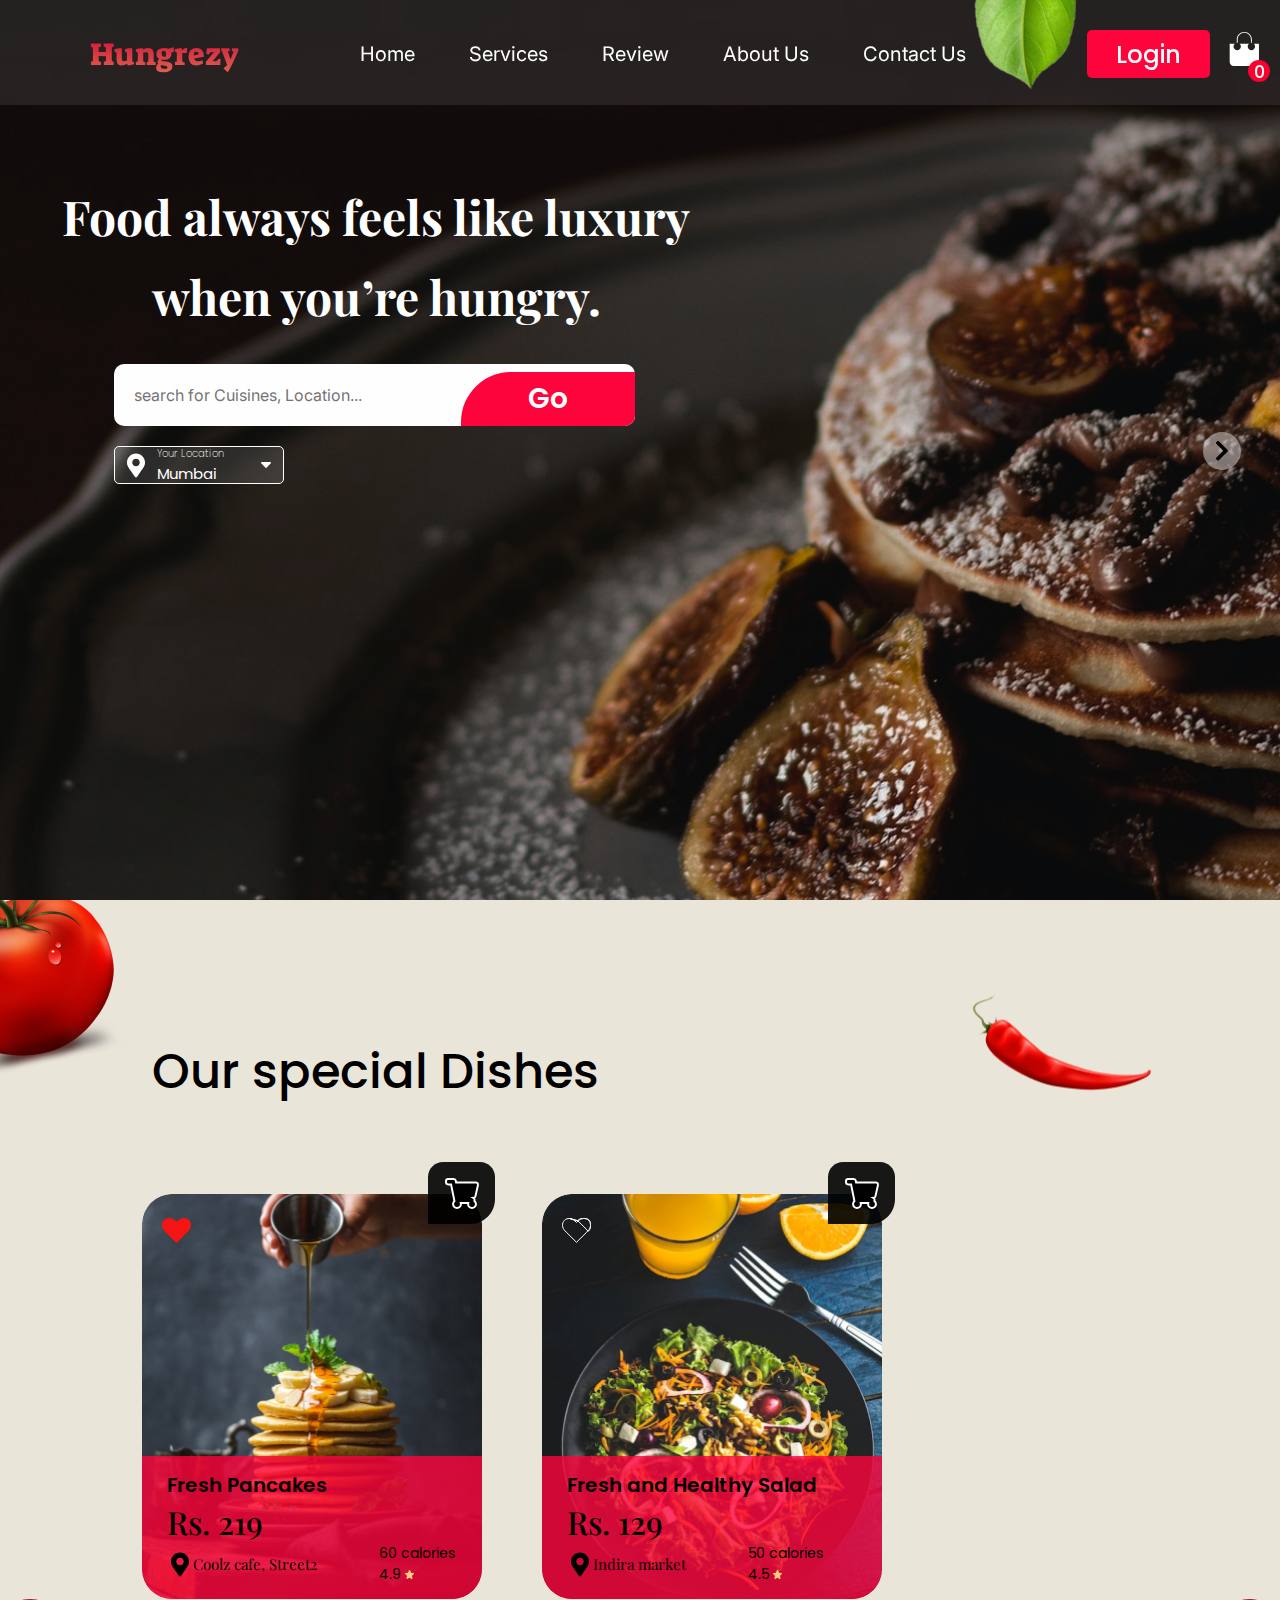
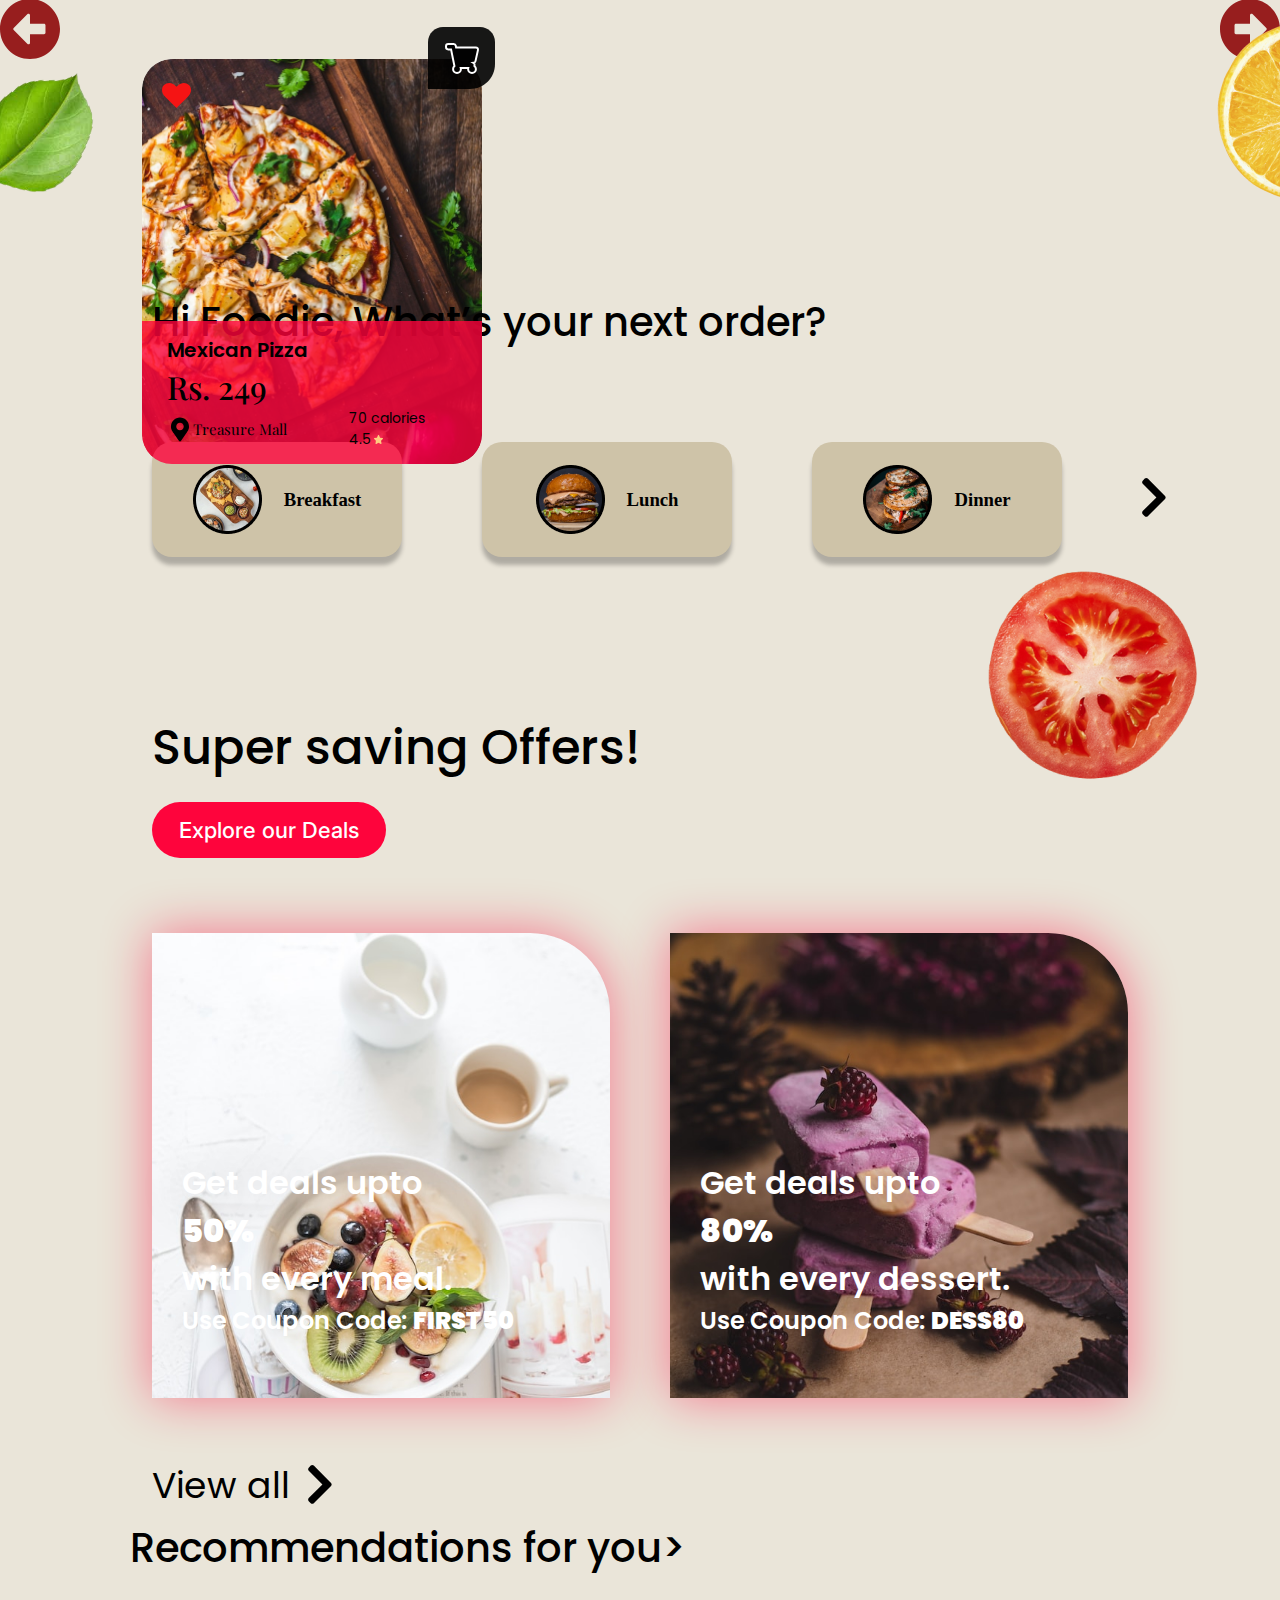
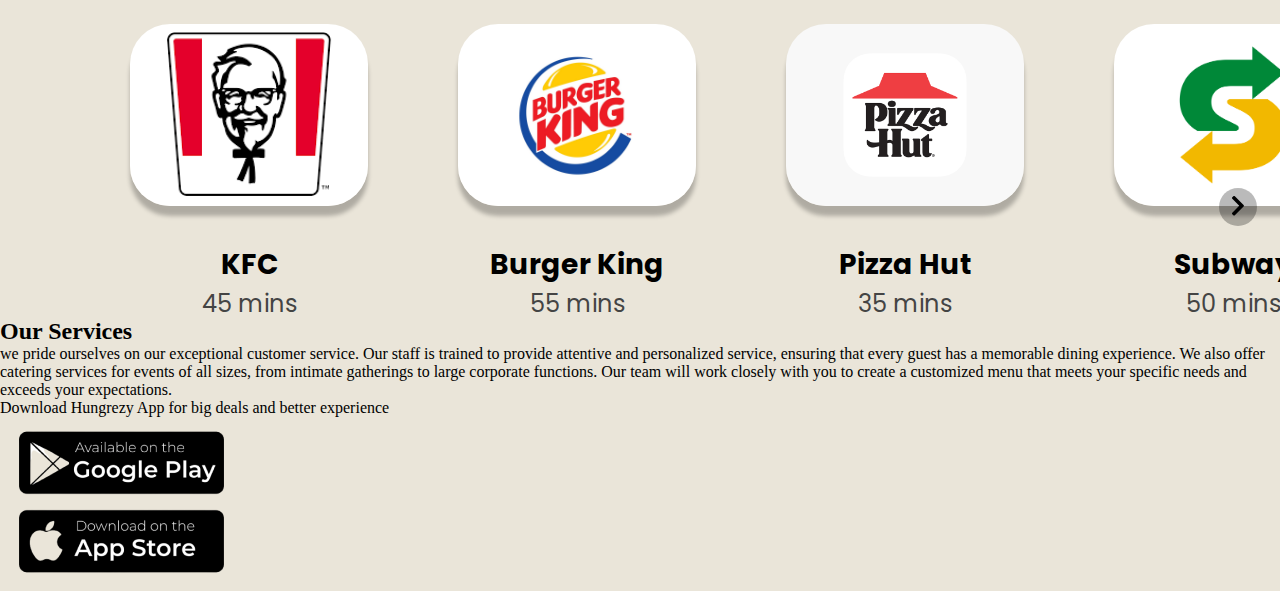
==== commit 075c1509: "test" ====
--- a/index.html
+++ b/index.html
@@ -392,6 +392,30 @@
           </ul>
         </div>
       </section>
+      <section class="services-section">
+        <!-- <img src="./images/Line-1.svg" alt="" />
+        <img src="./images/Line-1.svg" alt="" />
+        <img src="./images/tomatoes-3.png" alt="" />
+        <img src="./images/chef-holding-vegetables-img.png" alt="" />
+        <img src="./images/chef-bg-img.svg" alt="" /> -->
+        <div class="services-section__container-1">
+          <h2 class="container-1__title">Our Services</h2>
+          <p>
+            we pride ourselves on our exceptional customer service. Our staff is
+            trained to provide attentive and personalized service, ensuring that
+            every guest has a memorable dining experience. We also offer
+            catering services for events of all sizes, from intimate gatherings
+            to large corporate functions. Our team will work closely with you to
+            create a customized menu that meets your specific needs and exceeds
+            your expectations.
+          </p>
+        </div>
+        <div class="services-section__container-2">
+          <p>Download Hungrezy App for big deals and better experience</p>
+          <img src="./images/google-stores.jpg" alt="" />
+        </div>
+      </section>
+      <section class="reviews-section"></section>
     </main>
   </body>
 </html>
--- a/css/main.min.css
+++ b/css/main.min.css
@@ -1 +1 @@
-@import"https://fonts.googleapis.com/css2?family=DM+Sans:opsz,wght@9..40,700&family=Inter:wght@300;400;500&family=Playfair+Display:wght@400;500;700&family=Poppins:ital,wght@0,200;0,300;0,400;0,500;0,600;0,700;0,800;1,700&family=Suez+One&display=swap";*{-webkit-box-sizing:border-box;box-sizing:border-box;margin:0;padding:0}ul{list-style-type:none;margin:0;padding:0}h1,h2,h3,h4,h5,h6,p{margin-top:0}a{display:inline-block}body{background-color:#eae5d9}.header{z-index:2;position:absolute;top:0;width:100%;height:105px;background:rgba(255,255,255,.09);-webkit-backdrop-filter:blur(7.5px);backdrop-filter:blur(7.5px)}.header__wrapper{display:-webkit-box;display:-ms-flexbox;display:flex;-webkit-box-align:center;-ms-flex-align:center;align-items:center;gap:54px;padding:30px 16px 25px 90px}.header__nav{display:-webkit-box;display:-ms-flexbox;display:flex;-webkit-box-align:center;-ms-flex-align:center;align-items:center;-webkit-box-pack:center;-ms-flex-pack:center;justify-content:center;-webkit-box-flex:1;-ms-flex-positive:1;flex-grow:1;position:relative}.header__listok{position:absolute;-webkit-transform:rotate(142.408deg);transform:rotate(142.408deg);top:-70%;left:75%;width:148px;height:144px}.header__button-section{display:-webkit-box;display:-ms-flexbox;display:flex;-webkit-box-flex:1;-ms-flex-positive:1;flex-grow:1;gap:16px;-webkit-box-pack:end;-ms-flex-pack:end;justify-content:end}.header__logo{font-family:"Suez One",serif;font-weight:400;font-size:32px;background:-webkit-gradient(linear, left top, left bottom, from(rgba(254, 4, 60, 0.8)), to(#df6751));background:linear-gradient(180deg, rgba(254, 4, 60, 0.8) 0%, #df6751 100%);background-clip:text;-webkit-background-clip:text;-webkit-text-fill-color:rgba(0,0,0,0);display:-webkit-box;display:-ms-flexbox;display:flex;-webkit-box-flex:1;-ms-flex-positive:1;flex-grow:1}.header__menu{display:-webkit-box;display:-ms-flexbox;display:flex;gap:54px}.header__item{gap:54px}.button{width:123px;height:48px;border:2px;border-radius:5px;background-color:#fe043c;cursor:pointer;font-family:"Poppins",sans-serif;font-size:24px;font-weight:500;color:#fff}.button:hover{background-color:#75797f;-webkit-transition:background-color 1s;transition:background-color 1s}.link{text-decoration:none;color:#fff;font-family:"Inter",sans-serif;font-weight:400;font-size:20px}.link:hover{color:#690b3d;-webkit-transition:color 1s;transition:color 1s}.hero-section{position:relative;width:100%;height:100vh;background-image:url("../images/bg-1.svg");background-repeat:no-repeat;background-position:center;background-size:cover}.hero-section__wrapper{display:-webkit-box;display:-ms-flexbox;display:flex;-webkit-box-orient:vertical;-webkit-box-direction:normal;-ms-flex-direction:column;flex-direction:column;-webkit-box-align:start;-ms-flex-align:start;align-items:flex-start;-webkit-box-pack:start;-ms-flex-pack:start;justify-content:flex-start;gap:28px;width:100%;height:100%;padding-top:176px;padding:176px 62px 0px 62px}.hero-section__title{text-align:center;color:#fff;font-family:"Playfair Display",serif;font-size:48px;font-weight:700;line-height:80px}.hero-section__container{width:100%;padding-left:52px;display:inline-block}.hero-section__input{width:521px;height:62px;border-radius:10px;border:none;background:#fffefe;padding-left:20px;padding-right:155px;color:#75797f;font-family:"Inter",sans-serif;font-size:16px;font-weight:400}.hero-section__button{position:relative;right:178px;top:7px;width:174px;height:54px;border-radius:50px 0px 10px 0px;background:#fe043c;border:none;color:#fff;font-family:"Poppins",sans-serif;font-size:28px;font-style:normal;font-weight:600;line-height:normal}.hero-section__button:hover{background-color:#75797f;-webkit-transition:background-color 1s;transition:background-color 1s;cursor:pointer}.hero-section__location-container{margin-top:20px;width:170px;height:38px;border-radius:5px;border:1px solid #fff;background:rgba(217,217,217,.15);display:-webkit-box;display:-ms-flexbox;display:flex;-webkit-box-pack:justify;-ms-flex-pack:justify;justify-content:space-between;-webkit-box-align:center;-ms-flex-align:center;align-items:center}.hero-section__text-container{-webkit-box-flex:1;-ms-flex-positive:1;flex-grow:1}.hero-section__icon-nav-pointer{width:18px;height:25px;margin:8px 12px;fill:#fff}.hero-section__location-text-1{color:#fff;font-family:"Poppins",sans-serif;font-size:10px;font-style:normal;font-weight:275;line-height:normal}.hero-section__location-text-2{color:#fff;font-family:"Poppins",sans-serif;font-size:15px;font-style:normal;font-weight:400;line-height:normal}.hero-section__icon-nav-arrow{width:10px;height:6px;margin:8px 12px;fill:#fff}.hero-section__icon-nav-arrow:hover{cursor:pointer}.hero-section .slide-button-next{position:absolute;right:32px;top:47%;-webkit-transform:translate(-50%, 50%);transform:translate(-50%, 50%)}.slide-next{width:38px;height:38px;background-color:rgba(217,217,217,.5019607843);border:none;border-radius:38px;-webkit-box-align:center;-ms-flex-align:center;align-items:center;-webkit-box-pack:center;-ms-flex-pack:center;justify-content:center;display:-webkit-box;display:-ms-flexbox;display:flex;position:absolute;top:48%;left:94%}.slide-next:hover{-webkit-filter:drop-shadow(0px 0px 15px #fff);filter:drop-shadow(0px 0px 15px #fff);cursor:pointer}.slide-next__arrow{width:12px;height:22px}.shop-cart-button{display:-webkit-box;display:-ms-flexbox;display:flex;border:none;background-color:inherit;position:relative}.shop-cart-button:hover{cursor:pointer}.shop-cart-button__count{background-color:#fa012e;width:22px;height:22px;border-radius:11px;display:-webkit-box;display:-ms-flexbox;display:flex;-webkit-box-pack:center;-ms-flex-pack:center;justify-content:center;-webkit-box-align:center;-ms-flex-align:center;align-items:center;position:absolute;right:-6px;top:30px;font-family:"Poppins",sans-serif;color:#fff;font-size:18px;font-weight:500}.icon-shop-cart{fill:#fff}.slide-button-section{display:-webkit-box;display:-ms-flexbox;display:flex;-webkit-box-align:center;-ms-flex-align:center;align-items:center}.dishes-section{position:relative;width:100%;height:928px}.dishes-section__container{width:100%;display:-webkit-box;display:-ms-flexbox;display:flex;-webkit-box-pack:center;-ms-flex-pack:center;justify-content:center;-webkit-box-align:center;-ms-flex-align:center;align-items:center;gap:82px;padding-top:86px}.dishes-list{display:-webkit-box;display:-ms-flexbox;display:flex;-ms-flex-wrap:wrap;flex-wrap:wrap;gap:60px}.dishes-section__title{color:#000;font-family:"Poppins",sans-serif;font-size:48px;font-weight:500;padding:136px 152px 0px 152px}.tomatoes-png{position:absolute}.perets-png{position:absolute;top:-6%;left:60%;-webkit-transform:translate(100%, 50%);transform:translate(100%, 50%)}.lemon-png{position:absolute;top:82%;left:92%;-webkit-transform:translate(16px, -50px);transform:translate(16px, -50px)}.list-png{position:absolute;width:150px;height:144px;top:82%;left:-5%;-webkit-transform:translate(8px, 10px);transform:translate(8px, 10px)}.button-slider-next{width:60px;height:60px;fill:#971e1e}.slide-button-next{display:-webkit-box;display:-ms-flexbox;display:flex;background-color:rgba(0,0,0,0);border:none}.slide-button-prev{display:-webkit-box;display:-ms-flexbox;display:flex;background-color:rgba(0,0,0,0);border:none}.button-slider-prev{width:60px;height:60px;fill:#971e1e}.dishes-card{position:relative;width:340px;height:405px;border-radius:30px;display:-webkit-box;display:-ms-flexbox;display:flex;-webkit-box-orient:vertical;-webkit-box-direction:normal;-ms-flex-direction:column;flex-direction:column;-webkit-box-pack:end;-ms-flex-pack:end;justify-content:flex-end}.dishes-card__title{color:#000;font-family:"Poppins",sans-serif;font-size:20px;font-weight:600}.dishes-card__wrapper{border-radius:0px 0px 30px 30px;background:rgba(254,4,60,.8);padding:14px 25px 14px 25px}.dishes-card__container{display:-webkit-box;display:-ms-flexbox;display:flex;-webkit-box-align:center;-ms-flex-align:center;align-items:center;gap:62px;-webkit-box-pack:start;-ms-flex-pack:start;justify-content:start}.dishes-card__image{position:absolute;top:0;left:0;width:100%;height:100%;z-index:-1;border-radius:30px}.dishes-card__icon-nav-pointer{width:18px;height:25px;margin:0px 4px}.dishes-card__price-text{color:#000;font-family:"Playfair Display",serif;font-size:32px;font-weight:500}.dishes-card__pointer-text{display:-webkit-box;display:-ms-flexbox;display:flex;-webkit-box-pack:center;-ms-flex-pack:center;justify-content:center;-webkit-box-align:center;-ms-flex-align:center;align-items:center;color:#000;font-family:"Playfair Display",serif;font-size:15px;font-weight:400}.dishes-card__calories-text{color:#000;font-family:"Poppins",sans-serif;font-size:14px;font-weight:400}.dishes-card-icon{position:absolute;top:-8%;left:84%}.dishes-card-heart-icon{position:absolute;top:6%;left:6%}.order-section{width:100%;height:420px}.order-section__container{width:100%;height:120px;padding:64px 152px 0px 152px}.order-section__title{color:#000;font-family:"Poppins",sans-serif;font-size:40px;font-weight:500}.order-section__list{display:-webkit-box;display:-ms-flexbox;display:flex;gap:80px;padding-top:90px;padding-bottom:92px}.order-section__button{border:none;background-color:rgba(0,0,0,0)}.order-section__arrow{width:24px;height:40px}.order-card{width:250px;height:115px;border-radius:20px;background:#cec3a8;-webkit-box-shadow:0px 8px 4px 0px rgba(0,0,0,.25);box-shadow:0px 8px 4px 0px rgba(0,0,0,.25);display:-webkit-box;display:-ms-flexbox;display:flex;-webkit-box-pack:center;-ms-flex-pack:center;justify-content:center;-webkit-box-align:center;-ms-flex-align:center;align-items:center;gap:22px;padding:22px}.deals-section{width:100%;height:870px;position:relative}.deals-section__container{width:100%;padding:64px 0px 0px 152px}.deals-list{display:-webkit-box;display:-ms-flexbox;display:flex;-ms-flex-wrap:wrap;flex-wrap:wrap;gap:60px;-webkit-box-align:center;-ms-flex-align:center;align-items:center}.deals-section__title{color:#000;font-family:"Poppins",sans-serif;font-size:48px;font-weight:500}.deals-section__button{width:234px;height:56px;border-radius:43px;border:none;background:#fe043c;padding:15px 25px;-webkit-box-pack:center;-ms-flex-pack:center;justify-content:center;-webkit-box-align:center;-ms-flex-align:center;align-items:center;color:#fff;text-align:center;font-family:"Inter",sans-serif;font-size:22px;font-weight:500;margin-top:18px}.deals-section__wrapper{margin-top:75px}.deals-card__wrapper p:nth-child(2){color:#fff;font-family:"Poppins",sans-serif;font-size:32px;font-weight:600}.deals-card__wrapper p:nth-child(3){color:#fff;font-family:"Poppins",sans-serif;font-size:32px;font-weight:600}.deals-card__wrapper p:nth-child(4){color:#fff;font-family:"Poppins",sans-serif;font-size:24px;font-weight:600}.tomatoes-2-png{position:absolute;top:-12%;left:74%}.deals-section__arrow{width:180px;height:54px;gap:18px;border:none;background-color:rgba(0,0,0,0);-webkit-box-pack:center;-ms-flex-pack:center;justify-content:center;-webkit-box-align:center;-ms-flex-align:center;align-items:center;display:-webkit-box;display:-ms-flexbox;display:flex;color:#000;text-align:center;font-family:"Poppins",sans-serif;font-size:36px;font-weight:400}.deals-card__arrow{width:24px;height:40px}.deals-card{position:relative;width:458px;height:465px;display:-webkit-box;display:-ms-flexbox;display:flex;-webkit-box-orient:vertical;-webkit-box-direction:normal;-ms-flex-direction:column;flex-direction:column;-webkit-box-pack:end;-ms-flex-pack:end;justify-content:flex-end;-webkit-box-shadow:0px 0px 50px 0px rgba(254,4,60,.49);box-shadow:0px 0px 50px 0px rgba(254,4,60,.49);border-radius:0px 80px 0px 0px}.deals-card-img{position:absolute;border-radius:0px 80px 0px 0px;width:100%;height:100%;z-index:-1;-o-object-fit:cover;object-fit:cover}.deals-card__wrapper{padding:166px 66px 60px 30px}.deals-card__container{display:-webkit-box;display:-ms-flexbox;display:flex;-webkit-box-align:center;-ms-flex-align:center;align-items:center;gap:62px;-webkit-box-pack:start;-ms-flex-pack:start;justify-content:start}.deals-card__title{color:#fff;text-shadow:0px 4px 50px rgba(0,0,0,.25);font-family:"Poppins",sans-serif;font-size:32px;font-weight:600}.recommendation-section{position:relative;width:100%;height:400px}.recommendation-container{padding:90px 70px 0px 130px}.recommendation-section__title{color:#000;font-family:"Poppins",sans-serif;font-size:40px;font-weight:500}.recommendation-section__list{display:-webkit-box;display:-ms-flexbox;display:flex;gap:90px;padding-top:46px}.recommendation-section__button{position:absolute;border:none;background-color:rgba(0,0,0,.27);width:38px;height:38px;border-radius:38px;top:65%;left:94%;-webkit-transform:translate(16px, 10px);transform:translate(16px, 10px)}.recommendation-section__arrow{width:12px;height:22px}.card__img{width:238px;height:182px;border-radius:40px;-webkit-box-shadow:0px 10px 4px 0px rgba(0,0,0,.25);box-shadow:0px 10px 4px 0px rgba(0,0,0,.25);-o-object-fit:cover;object-fit:cover}.card__text-container{padding-top:34px}.card__text{display:-webkit-box;display:-ms-flexbox;display:flex;-webkit-box-pack:center;-ms-flex-pack:center;justify-content:center;color:#000;font-family:"Poppins",sans-serif;font-size:24px;font-weight:400}.card__text-2{display:-webkit-box;display:-ms-flexbox;display:flex;-webkit-box-pack:center;-ms-flex-pack:center;justify-content:center;color:#444;font-family:"Poppins",sans-serif;font-size:24px;font-weight:400}/*# sourceMappingURL=main.min.css.map */+@import"https://fonts.googleapis.com/css2?family=DM+Sans:opsz,wght@9..40,700&family=Inter:wght@300;400;500&family=Playfair+Display:wght@400;500;700&family=Poppins:ital,wght@0,200;0,300;0,400;0,500;0,600;0,700;0,800;1,700&family=Suez+One&display=swap";*{-webkit-box-sizing:border-box;box-sizing:border-box;margin:0;padding:0}ul{list-style-type:none;margin:0;padding:0}h1,h2,h3,h4,h5,h6,p{margin-top:0}a{display:inline-block}body{background-color:#eae5d9}.header{z-index:2;position:absolute;top:0;width:100%;height:105px;background:rgba(255,255,255,.09);-webkit-backdrop-filter:blur(7.5px);backdrop-filter:blur(7.5px)}.header__wrapper{display:-webkit-box;display:-ms-flexbox;display:flex;-webkit-box-align:center;-ms-flex-align:center;align-items:center;gap:54px;padding:30px 16px 25px 90px}.header__nav{display:-webkit-box;display:-ms-flexbox;display:flex;-webkit-box-align:center;-ms-flex-align:center;align-items:center;-webkit-box-pack:center;-ms-flex-pack:center;justify-content:center;-webkit-box-flex:1;-ms-flex-positive:1;flex-grow:1;position:relative}.header__listok{position:absolute;-webkit-transform:rotate(142.408deg);transform:rotate(142.408deg);top:-70%;left:75%;width:148px;height:144px}.header__button-section{display:-webkit-box;display:-ms-flexbox;display:flex;-webkit-box-flex:1;-ms-flex-positive:1;flex-grow:1;gap:16px;-webkit-box-pack:end;-ms-flex-pack:end;justify-content:end}.header__logo{font-family:"Suez One",serif;font-weight:400;font-size:32px;background:-webkit-gradient(linear, left top, left bottom, from(rgba(254, 4, 60, 0.8)), to(#df6751));background:linear-gradient(180deg, rgba(254, 4, 60, 0.8) 0%, #df6751 100%);background-clip:text;-webkit-background-clip:text;-webkit-text-fill-color:rgba(0,0,0,0);display:-webkit-box;display:-ms-flexbox;display:flex;-webkit-box-flex:1;-ms-flex-positive:1;flex-grow:1}.header__menu{display:-webkit-box;display:-ms-flexbox;display:flex;gap:54px}.header__item{gap:54px}.button{width:123px;height:48px;border:2px;border-radius:5px;background-color:#fe043c;cursor:pointer;font-family:"Poppins",sans-serif;font-size:24px;font-weight:500;color:#fff}.button:hover{background-color:#75797f;-webkit-transition:background-color 1s;transition:background-color 1s}.link{text-decoration:none;color:#fff;font-family:"Inter",sans-serif;font-weight:400;font-size:20px}.link:hover{color:#690b3d;-webkit-transition:color 1s;transition:color 1s}.hero-section{position:relative;width:100%;height:100vh;background-image:url("../images/bg-1.svg");background-repeat:no-repeat;background-position:center;background-size:cover}.hero-section__wrapper{display:-webkit-box;display:-ms-flexbox;display:flex;-webkit-box-orient:vertical;-webkit-box-direction:normal;-ms-flex-direction:column;flex-direction:column;-webkit-box-align:start;-ms-flex-align:start;align-items:flex-start;-webkit-box-pack:start;-ms-flex-pack:start;justify-content:flex-start;gap:28px;width:100%;height:100%;padding-top:176px;padding:176px 62px 0px 62px}.hero-section__title{text-align:center;color:#fff;font-family:"Playfair Display",serif;font-size:48px;font-weight:700;line-height:80px}.hero-section__container{width:100%;padding-left:52px;display:inline-block}.hero-section__input{width:521px;height:62px;border-radius:10px;border:none;background:#fffefe;padding-left:20px;padding-right:155px;color:#75797f;font-family:"Inter",sans-serif;font-size:16px;font-weight:400}.hero-section__button{position:relative;right:178px;top:7px;width:174px;height:54px;border-radius:50px 0px 10px 0px;background:#fe043c;border:none;color:#fff;font-family:"Poppins",sans-serif;font-size:28px;font-style:normal;font-weight:600;line-height:normal}.hero-section__button:hover{background-color:#75797f;-webkit-transition:background-color 1s;transition:background-color 1s;cursor:pointer}.hero-section__location-container{margin-top:20px;width:170px;height:38px;border-radius:5px;border:1px solid #fff;background:rgba(217,217,217,.15);display:-webkit-box;display:-ms-flexbox;display:flex;-webkit-box-pack:justify;-ms-flex-pack:justify;justify-content:space-between;-webkit-box-align:center;-ms-flex-align:center;align-items:center}.hero-section__text-container{-webkit-box-flex:1;-ms-flex-positive:1;flex-grow:1}.hero-section__icon-nav-pointer{width:18px;height:25px;margin:8px 12px;fill:#fff}.hero-section__location-text-1{color:#fff;font-family:"Poppins",sans-serif;font-size:10px;font-style:normal;font-weight:275;line-height:normal}.hero-section__location-text-2{color:#fff;font-family:"Poppins",sans-serif;font-size:15px;font-style:normal;font-weight:400;line-height:normal}.hero-section__icon-nav-arrow{width:10px;height:6px;margin:8px 12px;fill:#fff}.hero-section__icon-nav-arrow:hover{cursor:pointer}.hero-section .slide-button-next{position:absolute;right:32px;top:47%;-webkit-transform:translate(-50%, 50%);transform:translate(-50%, 50%)}.slide-next{width:38px;height:38px;background-color:rgba(217,217,217,.5019607843);border:none;border-radius:38px;-webkit-box-align:center;-ms-flex-align:center;align-items:center;-webkit-box-pack:center;-ms-flex-pack:center;justify-content:center;display:-webkit-box;display:-ms-flexbox;display:flex;position:absolute;top:48%;left:94%}.slide-next:hover{-webkit-filter:drop-shadow(0px 0px 15px #fff);filter:drop-shadow(0px 0px 15px #fff);cursor:pointer}.slide-next__arrow{width:12px;height:22px}.shop-cart-button{display:-webkit-box;display:-ms-flexbox;display:flex;border:none;background-color:inherit;position:relative}.shop-cart-button:hover{cursor:pointer}.shop-cart-button__count{background-color:#fa012e;width:22px;height:22px;border-radius:11px;display:-webkit-box;display:-ms-flexbox;display:flex;-webkit-box-pack:center;-ms-flex-pack:center;justify-content:center;-webkit-box-align:center;-ms-flex-align:center;align-items:center;position:absolute;right:-6px;top:30px;font-family:"Poppins",sans-serif;color:#fff;font-size:18px;font-weight:500}.icon-shop-cart{fill:#fff}.slide-button-section{display:-webkit-box;display:-ms-flexbox;display:flex;-webkit-box-align:center;-ms-flex-align:center;align-items:center}.dishes-section{position:relative;width:100%;height:928px}.dishes-section__container{width:100%;display:-webkit-box;display:-ms-flexbox;display:flex;-webkit-box-pack:center;-ms-flex-pack:center;justify-content:center;-webkit-box-align:center;-ms-flex-align:center;align-items:center;gap:82px;padding-top:86px}.dishes-list{display:-webkit-box;display:-ms-flexbox;display:flex;-ms-flex-wrap:wrap;flex-wrap:wrap;gap:60px}.dishes-section__title{color:#000;font-family:"Poppins",sans-serif;font-size:48px;font-weight:500;padding:136px 152px 0px 152px}.tomatoes-png{position:absolute}.perets-png{position:absolute;top:-6%;left:60%;-webkit-transform:translate(100%, 50%);transform:translate(100%, 50%)}.lemon-png{position:absolute;top:82%;left:92%;-webkit-transform:translate(16px, -50px);transform:translate(16px, -50px)}.list-png{position:absolute;width:150px;height:144px;top:82%;left:-5%;-webkit-transform:translate(8px, 10px);transform:translate(8px, 10px)}.button-slider-next{width:60px;height:60px;fill:#971e1e}.slide-button-next{display:-webkit-box;display:-ms-flexbox;display:flex;background-color:rgba(0,0,0,0);border:none}.slide-button-prev{display:-webkit-box;display:-ms-flexbox;display:flex;background-color:rgba(0,0,0,0);border:none}.button-slider-prev{width:60px;height:60px;fill:#971e1e}.dishes-card{position:relative;width:340px;height:405px;border-radius:30px;display:-webkit-box;display:-ms-flexbox;display:flex;-webkit-box-orient:vertical;-webkit-box-direction:normal;-ms-flex-direction:column;flex-direction:column;-webkit-box-pack:end;-ms-flex-pack:end;justify-content:flex-end}.dishes-card__title{color:#000;font-family:"Poppins",sans-serif;font-size:20px;font-weight:600}.dishes-card__wrapper{border-radius:0px 0px 30px 30px;background:rgba(254,4,60,.8);padding:14px 25px 14px 25px}.dishes-card__container{display:-webkit-box;display:-ms-flexbox;display:flex;-webkit-box-align:center;-ms-flex-align:center;align-items:center;gap:62px;-webkit-box-pack:start;-ms-flex-pack:start;justify-content:start}.dishes-card__image{position:absolute;top:0;left:0;width:100%;height:100%;z-index:-1;border-radius:30px}.dishes-card__icon-nav-pointer{width:18px;height:25px;margin:0px 4px}.dishes-card__price-text{color:#000;font-family:"Playfair Display",serif;font-size:32px;font-weight:500}.dishes-card__pointer-text{display:-webkit-box;display:-ms-flexbox;display:flex;-webkit-box-pack:center;-ms-flex-pack:center;justify-content:center;-webkit-box-align:center;-ms-flex-align:center;align-items:center;color:#000;font-family:"Playfair Display",serif;font-size:15px;font-weight:400}.dishes-card__calories-text{color:#000;font-family:"Poppins",sans-serif;font-size:14px;font-weight:400}.dishes-card-icon{position:absolute;top:-8%;left:84%}.dishes-card-heart-icon{position:absolute;top:6%;left:6%}.order-section{width:100%;height:420px}.order-section__container{width:100%;height:120px;padding:64px 152px 0px 152px}.order-section__title{color:#000;font-family:"Poppins",sans-serif;font-size:40px;font-weight:500}.order-section__list{display:-webkit-box;display:-ms-flexbox;display:flex;gap:80px;padding-top:90px;padding-bottom:92px}.order-section__button{border:none;background-color:rgba(0,0,0,0)}.order-section__arrow{width:24px;height:40px}.order-card{width:250px;height:115px;border-radius:20px;background:#cec3a8;-webkit-box-shadow:0px 8px 4px 0px rgba(0,0,0,.25);box-shadow:0px 8px 4px 0px rgba(0,0,0,.25);display:-webkit-box;display:-ms-flexbox;display:flex;-webkit-box-pack:center;-ms-flex-pack:center;justify-content:center;-webkit-box-align:center;-ms-flex-align:center;align-items:center;gap:22px;padding:22px}.deals-section{width:100%;height:870px;position:relative}.deals-section__container{width:100%;padding:64px 0px 0px 152px}.deals-list{display:-webkit-box;display:-ms-flexbox;display:flex;-ms-flex-wrap:wrap;flex-wrap:wrap;gap:60px;-webkit-box-align:center;-ms-flex-align:center;align-items:center}.deals-section__title{color:#000;font-family:"Poppins",sans-serif;font-size:48px;font-weight:500}.deals-section__button{width:234px;height:56px;border-radius:43px;border:none;background:#fe043c;padding:15px 25px;-webkit-box-pack:center;-ms-flex-pack:center;justify-content:center;-webkit-box-align:center;-ms-flex-align:center;align-items:center;color:#fff;text-align:center;font-family:"Inter",sans-serif;font-size:22px;font-weight:500;margin-top:18px}.deals-section__wrapper{margin-top:75px}.deals-card__wrapper p:nth-child(2){color:#fff;font-family:"Poppins",sans-serif;font-size:32px;font-weight:600}.deals-card__wrapper p:nth-child(3){color:#fff;font-family:"Poppins",sans-serif;font-size:32px;font-weight:600}.deals-card__wrapper p:nth-child(4){color:#fff;font-family:"Poppins",sans-serif;font-size:24px;font-weight:600}.tomatoes-2-png{position:absolute;top:-12%;left:74%}.deals-section__arrow{width:180px;height:54px;gap:18px;border:none;background-color:rgba(0,0,0,0);-webkit-box-pack:center;-ms-flex-pack:center;justify-content:center;-webkit-box-align:center;-ms-flex-align:center;align-items:center;display:-webkit-box;display:-ms-flexbox;display:flex;color:#000;text-align:center;font-family:"Poppins",sans-serif;font-size:36px;font-weight:400}.deals-card__arrow{width:24px;height:40px}.deals-card{position:relative;width:458px;height:465px;display:-webkit-box;display:-ms-flexbox;display:flex;-webkit-box-orient:vertical;-webkit-box-direction:normal;-ms-flex-direction:column;flex-direction:column;-webkit-box-pack:end;-ms-flex-pack:end;justify-content:flex-end;-webkit-box-shadow:0px 0px 50px 0px rgba(254,4,60,.49);box-shadow:0px 0px 50px 0px rgba(254,4,60,.49);border-radius:0px 80px 0px 0px}.deals-card-img{position:absolute;border-radius:0px 80px 0px 0px;width:100%;height:100%;z-index:-1;-o-object-fit:cover;object-fit:cover}.deals-card__wrapper{padding:166px 66px 60px 30px}.deals-card__container{display:-webkit-box;display:-ms-flexbox;display:flex;-webkit-box-align:center;-ms-flex-align:center;align-items:center;gap:62px;-webkit-box-pack:start;-ms-flex-pack:start;justify-content:start}.deals-card__title{color:#fff;text-shadow:0px 4px 50px rgba(0,0,0,.25);font-family:"Poppins",sans-serif;font-size:32px;font-weight:600}.recommendation-section{position:relative;width:100%;height:400px}.recommendation-container{padding:0px 70px 0px 130px}.recommendation-section__title{color:#000;font-family:"Poppins",sans-serif;font-size:40px;font-weight:500}.recommendation-section__list{display:-webkit-box;display:-ms-flexbox;display:flex;gap:90px;padding-top:46px}.recommendation-section__button{position:absolute;border:none;background-color:rgba(0,0,0,.27);width:38px;height:38px;border-radius:38px;top:65%;left:94%;-webkit-transform:translate(16px, 10px);transform:translate(16px, 10px)}.recommendation-section__arrow{width:12px;height:22px}.card__img{width:238px;height:182px;border-radius:40px;-webkit-box-shadow:0px 10px 4px 0px rgba(0,0,0,.25);box-shadow:0px 10px 4px 0px rgba(0,0,0,.25);-o-object-fit:cover;object-fit:cover}.card__text-container{padding-top:34px}.card__text{display:-webkit-box;display:-ms-flexbox;display:flex;-webkit-box-pack:center;-ms-flex-pack:center;justify-content:center;color:#000;font-family:"Poppins",sans-serif;font-size:24px;font-weight:400}.card__text-2{display:-webkit-box;display:-ms-flexbox;display:flex;-webkit-box-pack:center;-ms-flex-pack:center;justify-content:center;color:#444;font-family:"Poppins",sans-serif;font-size:24px;font-weight:400}/*# sourceMappingURL=main.min.css.map */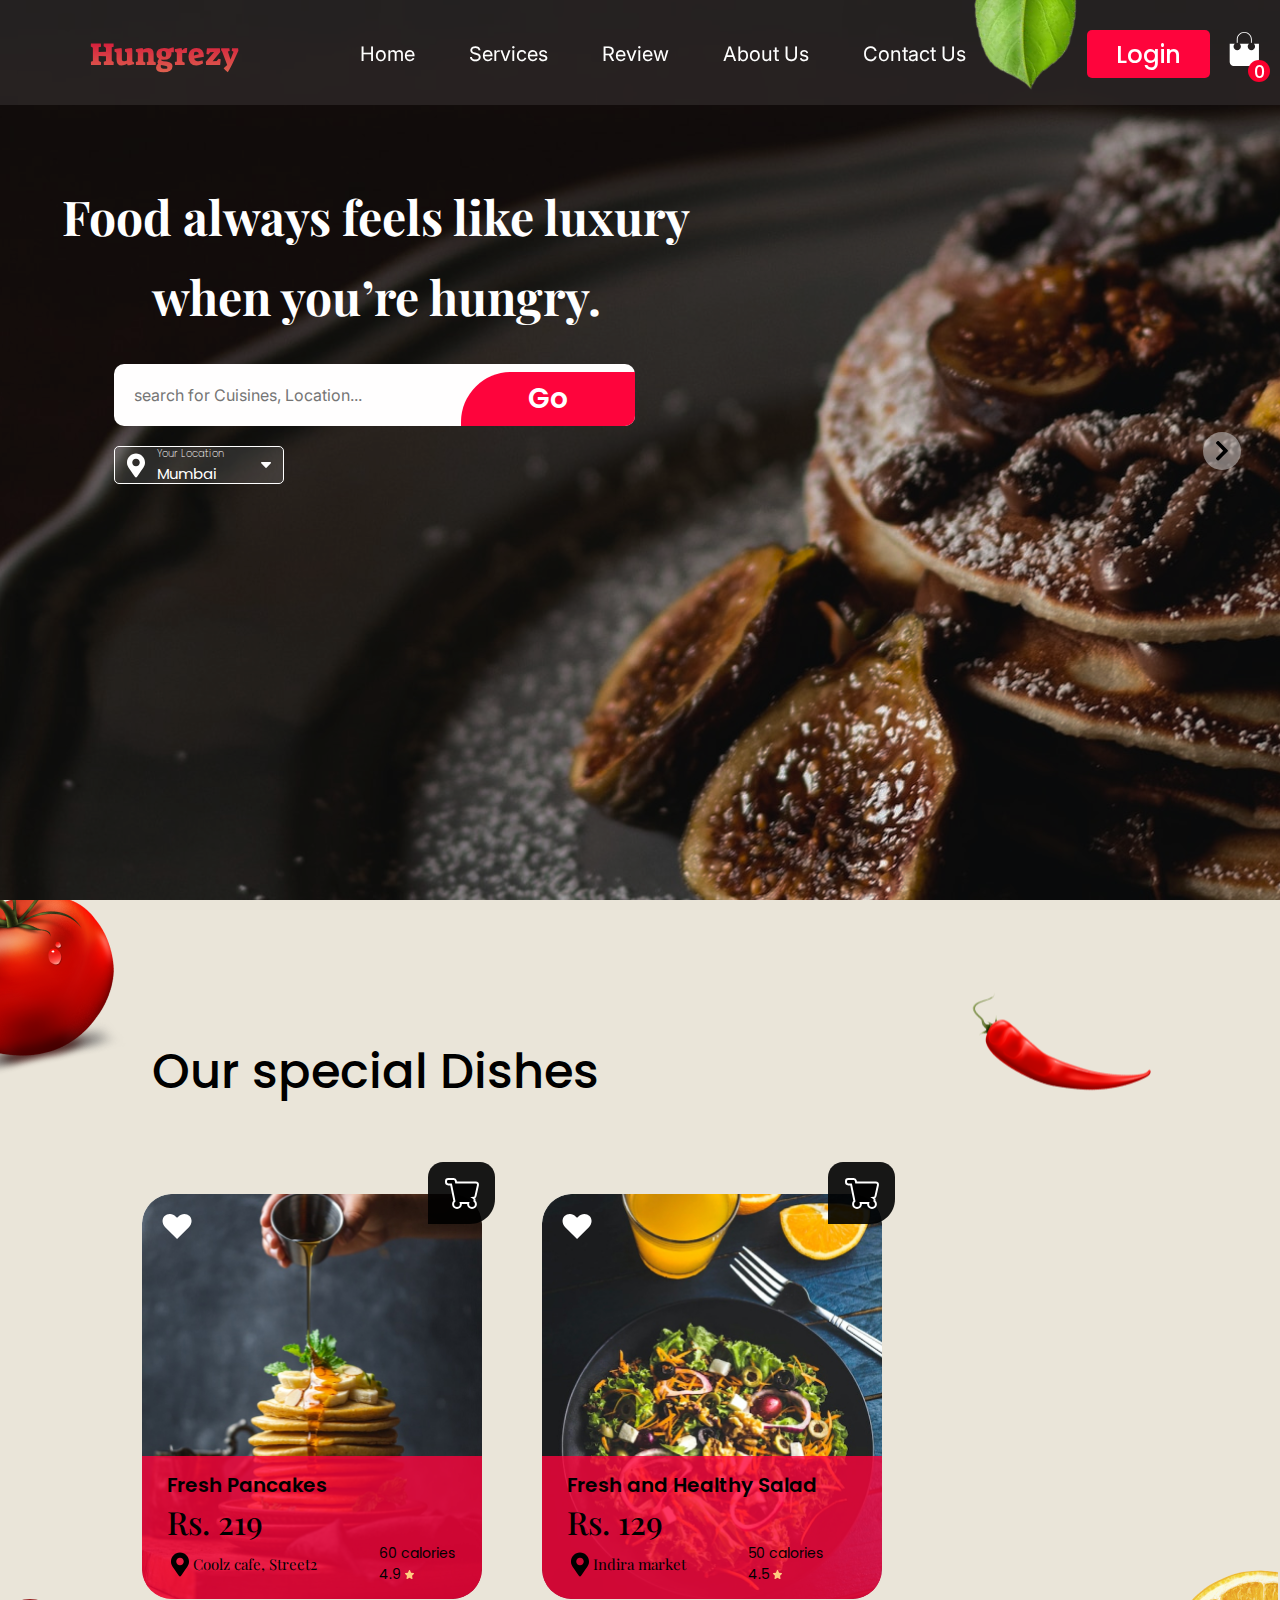
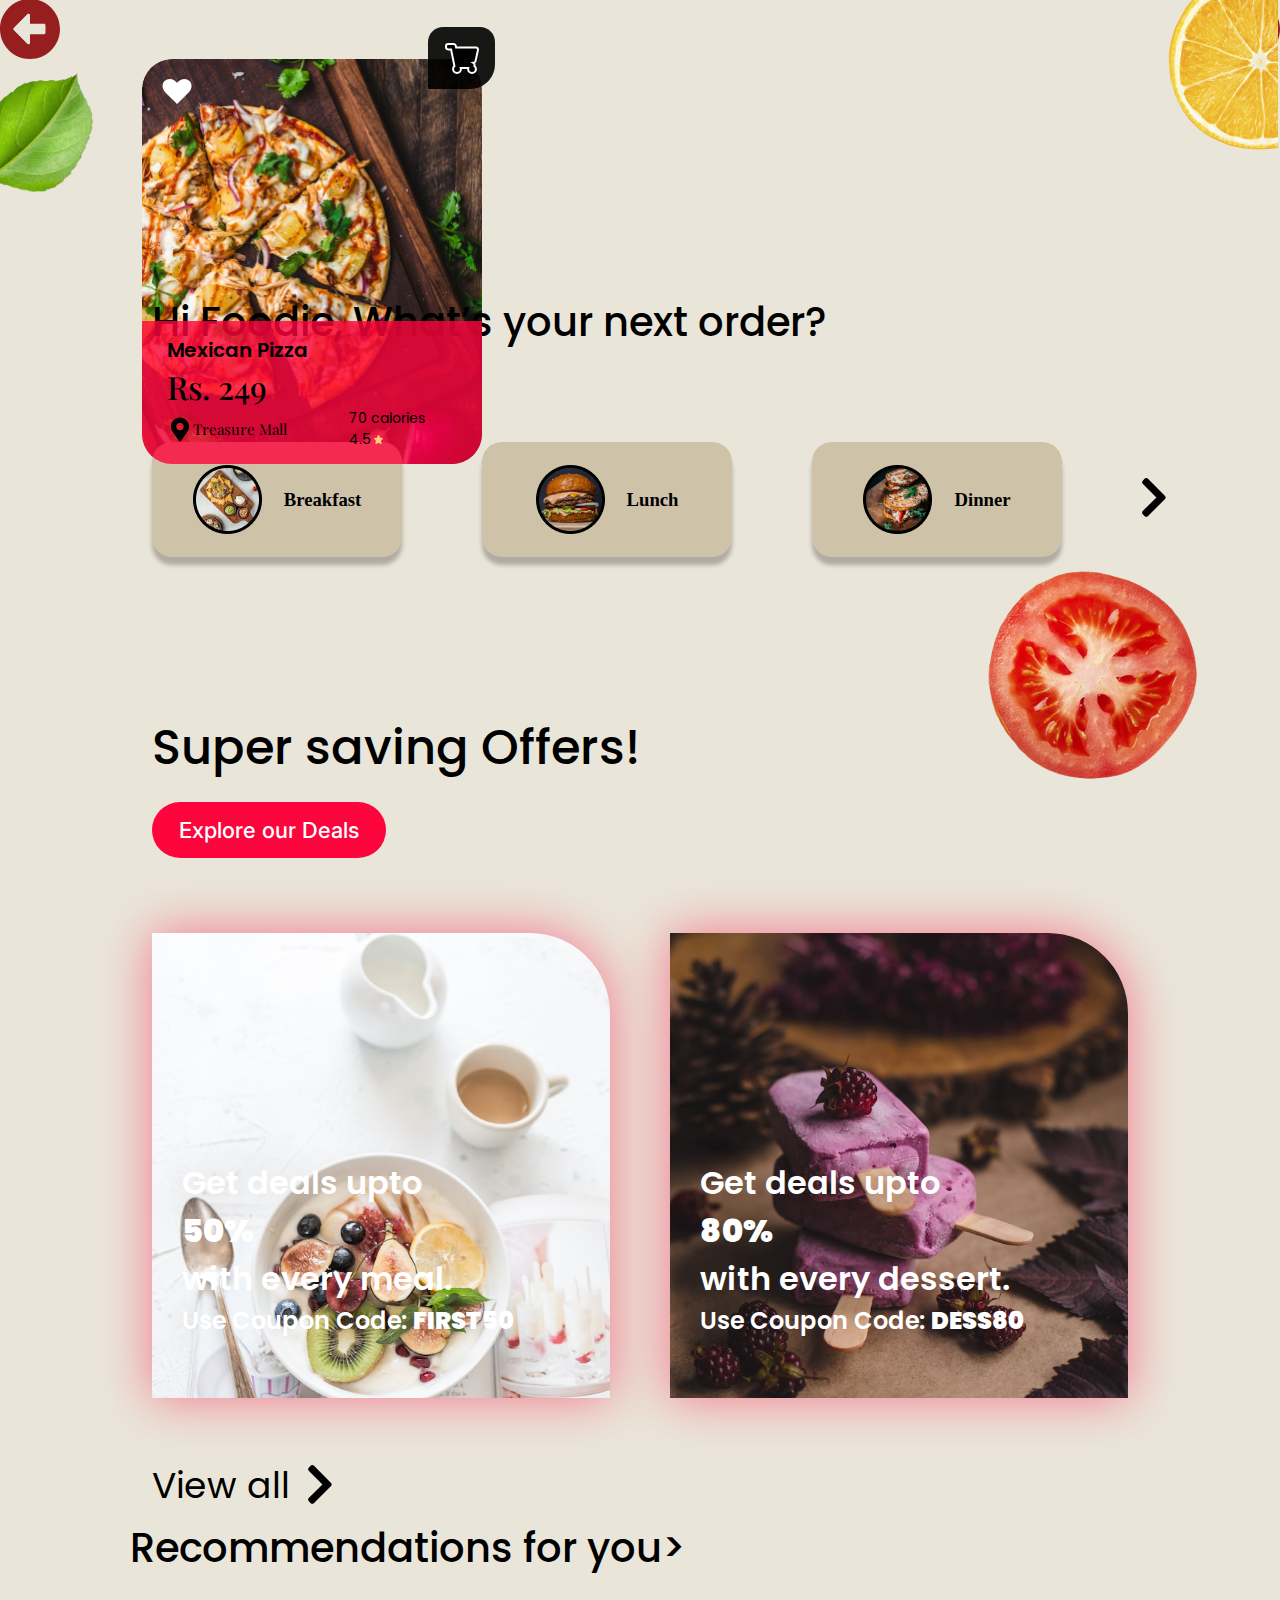
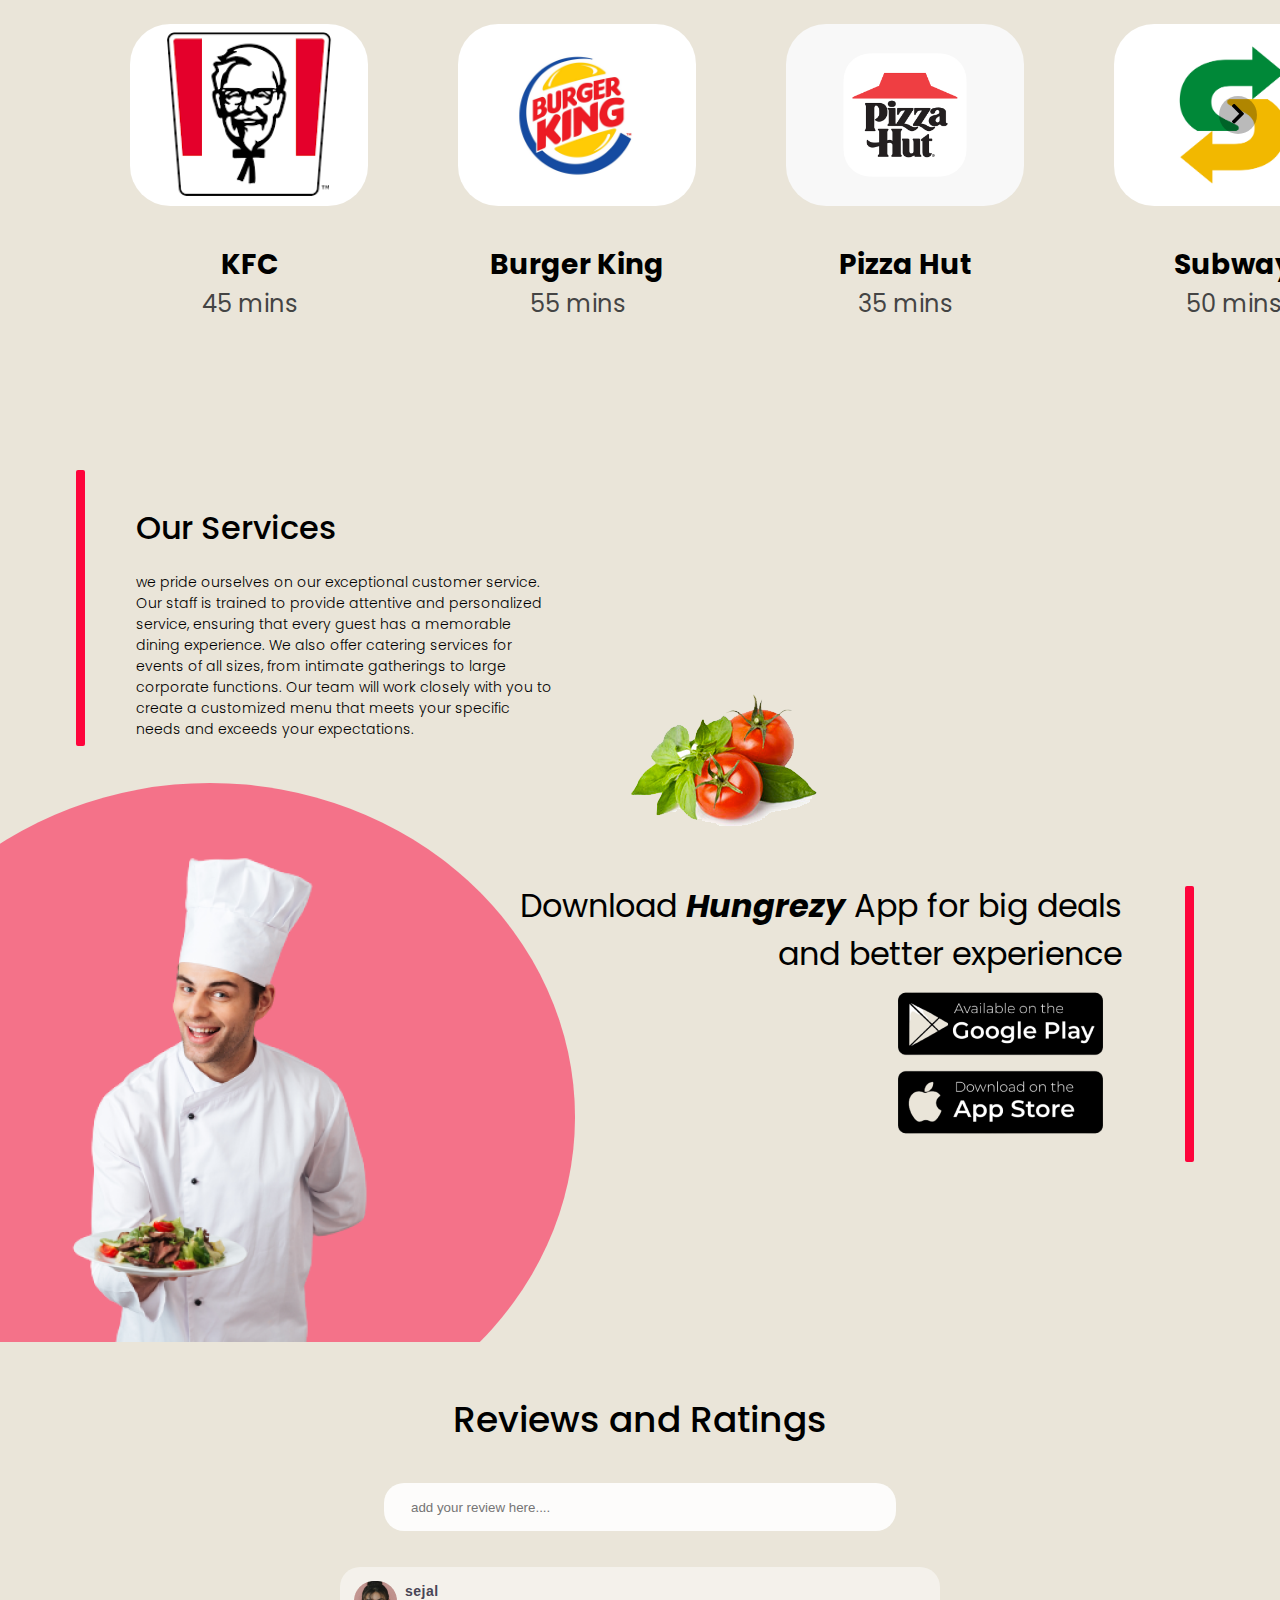
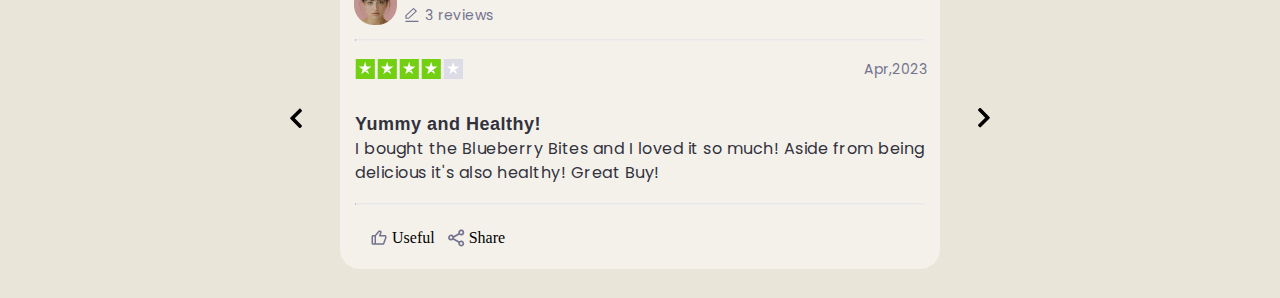
==== commit c4034b8f: "test" ====
--- a/index.html
+++ b/index.html
@@ -107,11 +107,9 @@
                       src="./images/dishes-card-icon.svg"
                       alt="fresh-pancakes"
                     />
-                    <img
-                      class="dishes-card-heart-icon"
-                      src="./images/fill-heart.svg"
-                      alt=""
-                    />
+                    <svg class="icon-fill-heart">
+                      <use href="./images/sprite.svg#icon-fill-heart"></use>
+                    </svg>
                     <img
                       class="dishes-card__image"
                       src="./images/fresh-pancakes.jpg"
@@ -151,11 +149,9 @@
                       src="./images/dishes-card-icon.svg"
                       alt="fresh-pancakes"
                     />
-                    <img
-                      class="dishes-card-heart-icon"
-                      src="./images/empty-heart.svg"
-                      alt=""
-                    />
+                    <svg class="icon-fill-heart">
+                      <use href="./images/sprite.svg#icon-fill-heart"></use>
+                    </svg>
                     <img
                       class="dishes-card__image"
                       src="./images/salad.jpg"
@@ -200,11 +196,9 @@
                       src="./images/dishes-card-icon.svg"
                       alt="fresh-pancakes"
                     />
-                    <img
-                      class="dishes-card-heart-icon"
-                      src="./images/fill-heart.svg"
-                      alt=""
-                    />
+                    <svg class="icon-fill-heart">
+                      <use href="./images/sprite.svg#icon-fill-heart"></use>
+                    </svg>
                     <img
                       class="dishes-card__image"
                       src="./images/mexican-pizza.jpg"
@@ -393,11 +387,15 @@
         </div>
       </section>
       <section class="services-section">
-        <!-- <img src="./images/Line-1.svg" alt="" />
-        <img src="./images/Line-1.svg" alt="" />
-        <img src="./images/tomatoes-3.png" alt="" />
-        <img src="./images/chef-holding-vegetables-img.png" alt="" />
-        <img src="./images/chef-bg-img.svg" alt="" /> -->
+        <img class="line-img-1" src="./images/Line-1.svg" alt="" />
+        <img class="line-img-2" src="./images/Line-1.svg" alt="" />
+        <img class="tomatoes-3-img" src="./images/tomatoes-3.png" alt="" />
+        <img
+          class="chef-img"
+          src="./images/chef-holding-vegetables-img.png"
+          alt=""
+        />
+        <img class="chef-bg" src="./images/chef-bg-img.svg" alt="" />
         <div class="services-section__container-1">
           <h2 class="container-1__title">Our Services</h2>
           <p>
@@ -411,11 +409,116 @@
           </p>
         </div>
         <div class="services-section__container-2">
-          <p>Download Hungrezy App for big deals and better experience</p>
-          <img src="./images/google-stores.jpg" alt="" />
-        </div>
-      </section>
-      <section class="reviews-section"></section>
+          <p>
+            Download <span class="logo-italic">Hungrezy</span> App for big deals
+          </p>
+          <p>and better experience</p>
+          <div class="google-stores-img">
+            <img src="./images/google-stores.jpg" alt="" />
+          </div>
+        </div>
+      </section>
+      <section class="reviews-section">
+        <form action="">
+          <h2 class="reviews-section__title">Reviews and Ratings</h2>
+          <div class="input-wrapper">
+            <input
+              class="reviews-section__input"
+              type="text"
+              type="search"
+              id="search"
+              placeholder="add your review here...."
+            />
+          </div>
+
+          <div class="reviews-section__container-wrapper">
+            <button class="reviews-section__button-prev" type="button">
+              <svg class="reviews-section__arrow" width="" height="">
+                <use href="./images/sprite.svg#icon-Nav-arrow"></use>
+              </svg>
+            </button>
+            <div class="reviews-section__container">
+              <div class="reviews-section__container-head">
+                <img src="./images/avatar-img.png" alt="" />
+                <div class="card-container">
+                  <div class="name-container">
+                    <h3 class="account-name">sejal</h3>
+                  </div>
+                  <div class="parameters-container">
+                    <svg class="icon-pencil" width="18" height="25">
+                      <use href="./images/sprite.svg#icon-icon-pencil"></use>
+                    </svg>
+                    <p>3 reviews</p>
+                  </div>
+                </div>
+              </div>
+              <hr class="solid" />
+              <div class="scoring-container">
+                <svg class="icon-star-2-bg-green">
+                  <use href="./images/sprite.svg#icon-star-2-bg-green"></use>
+                </svg>
+                <svg class="icon-star-2-bg-green">
+                  <use href="./images/sprite.svg#icon-star-2-bg-green"></use>
+                </svg>
+                <svg class="icon-star-2-bg-green">
+                  <use href="./images/sprite.svg#icon-star-2-bg-green"></use>
+                </svg>
+                <svg class="icon-star-2-bg-green">
+                  <use href="./images/sprite.svg#icon-star-2-bg-green"></use>
+                </svg>
+                <svg class="icon-star-2-bg-green">
+                  <use href="./images/sprite.svg#icon-star-2-bg-grey"></use>
+                </svg>
+                <div class="star-container">
+                  <svg class="icon-star-2">
+                    <use href="./images/sprite.svg#icon-star-2"></use>
+                  </svg>
+                  <svg class="icon-star-2">
+                    <use href="./images/sprite.svg#icon-star-2"></use>
+                  </svg>
+                  <svg class="icon-star-2">
+                    <use href="./images/sprite.svg#icon-star-2"></use>
+                  </svg>
+                  <svg class="icon-star-2">
+                    <use href="./images/sprite.svg#icon-star-2"></use>
+                  </svg>
+                  <svg class="icon-star-2">
+                    <use href="./images/sprite.svg#icon-star-2"></use>
+                  </svg>
+                </div>
+                <p>Apr,2023</p>
+              </div>
+              <div class="review-text-container">
+                <p>Yummy and Healthy!</p>
+                <p>
+                  I bought the Blueberry Bites and I loved it so much! Aside
+                  from being delicious it's also healthy! Great Buy!
+                </p>
+              </div>
+              <hr class="solid" />
+              <div class="icons-container">
+                <div class="icons-container-icon">
+                  <svg class="icon-icon-like">
+                    <use href="./images/sprite.svg#icon-icon-like"></use>
+                  </svg>
+                  <p>Useful</p>
+                </div>
+                <div class="icons-container-icon">
+                  <svg class="icon-icon-like">
+                    <use href="./images/sprite.svg#icon-share_outline"></use>
+                  </svg>
+                  <p>Share</p>
+                </div>
+              </div>
+            </div>
+            <button class="reviews-section__button-next" type="button">
+              <svg class="reviews-section__arrow" width="" height="">
+                <use href="./images/sprite.svg#icon-Nav-arrow"></use>
+              </svg>
+            </button>
+          </div>
+        </form>
+      </section>
     </main>
   </body>
 </html>
--- a/css/main.min.css
+++ b/css/main.min.css
@@ -1 +1 @@
-@import"https://fonts.googleapis.com/css2?family=DM+Sans:opsz,wght@9..40,700&family=Inter:wght@300;400;500&family=Playfair+Display:wght@400;500;700&family=Poppins:ital,wght@0,200;0,300;0,400;0,500;0,600;0,700;0,800;1,700&family=Suez+One&display=swap";*{-webkit-box-sizing:border-box;box-sizing:border-box;margin:0;padding:0}ul{list-style-type:none;margin:0;padding:0}h1,h2,h3,h4,h5,h6,p{margin-top:0}a{display:inline-block}body{background-color:#eae5d9}.header{z-index:2;position:absolute;top:0;width:100%;height:105px;background:rgba(255,255,255,.09);-webkit-backdrop-filter:blur(7.5px);backdrop-filter:blur(7.5px)}.header__wrapper{display:-webkit-box;display:-ms-flexbox;display:flex;-webkit-box-align:center;-ms-flex-align:center;align-items:center;gap:54px;padding:30px 16px 25px 90px}.header__nav{display:-webkit-box;display:-ms-flexbox;display:flex;-webkit-box-align:center;-ms-flex-align:center;align-items:center;-webkit-box-pack:center;-ms-flex-pack:center;justify-content:center;-webkit-box-flex:1;-ms-flex-positive:1;flex-grow:1;position:relative}.header__listok{position:absolute;-webkit-transform:rotate(142.408deg);transform:rotate(142.408deg);top:-70%;left:75%;width:148px;height:144px}.header__button-section{display:-webkit-box;display:-ms-flexbox;display:flex;-webkit-box-flex:1;-ms-flex-positive:1;flex-grow:1;gap:16px;-webkit-box-pack:end;-ms-flex-pack:end;justify-content:end}.header__logo{font-family:"Suez One",serif;font-weight:400;font-size:32px;background:-webkit-gradient(linear, left top, left bottom, from(rgba(254, 4, 60, 0.8)), to(#df6751));background:linear-gradient(180deg, rgba(254, 4, 60, 0.8) 0%, #df6751 100%);background-clip:text;-webkit-background-clip:text;-webkit-text-fill-color:rgba(0,0,0,0);display:-webkit-box;display:-ms-flexbox;display:flex;-webkit-box-flex:1;-ms-flex-positive:1;flex-grow:1}.header__menu{display:-webkit-box;display:-ms-flexbox;display:flex;gap:54px}.header__item{gap:54px}.button{width:123px;height:48px;border:2px;border-radius:5px;background-color:#fe043c;cursor:pointer;font-family:"Poppins",sans-serif;font-size:24px;font-weight:500;color:#fff}.button:hover{background-color:#75797f;-webkit-transition:background-color 1s;transition:background-color 1s}.link{text-decoration:none;color:#fff;font-family:"Inter",sans-serif;font-weight:400;font-size:20px}.link:hover{color:#690b3d;-webkit-transition:color 1s;transition:color 1s}.hero-section{position:relative;width:100%;height:100vh;background-image:url("../images/bg-1.svg");background-repeat:no-repeat;background-position:center;background-size:cover}.hero-section__wrapper{display:-webkit-box;display:-ms-flexbox;display:flex;-webkit-box-orient:vertical;-webkit-box-direction:normal;-ms-flex-direction:column;flex-direction:column;-webkit-box-align:start;-ms-flex-align:start;align-items:flex-start;-webkit-box-pack:start;-ms-flex-pack:start;justify-content:flex-start;gap:28px;width:100%;height:100%;padding-top:176px;padding:176px 62px 0px 62px}.hero-section__title{text-align:center;color:#fff;font-family:"Playfair Display",serif;font-size:48px;font-weight:700;line-height:80px}.hero-section__container{width:100%;padding-left:52px;display:inline-block}.hero-section__input{width:521px;height:62px;border-radius:10px;border:none;background:#fffefe;padding-left:20px;padding-right:155px;color:#75797f;font-family:"Inter",sans-serif;font-size:16px;font-weight:400}.hero-section__button{position:relative;right:178px;top:7px;width:174px;height:54px;border-radius:50px 0px 10px 0px;background:#fe043c;border:none;color:#fff;font-family:"Poppins",sans-serif;font-size:28px;font-style:normal;font-weight:600;line-height:normal}.hero-section__button:hover{background-color:#75797f;-webkit-transition:background-color 1s;transition:background-color 1s;cursor:pointer}.hero-section__location-container{margin-top:20px;width:170px;height:38px;border-radius:5px;border:1px solid #fff;background:rgba(217,217,217,.15);display:-webkit-box;display:-ms-flexbox;display:flex;-webkit-box-pack:justify;-ms-flex-pack:justify;justify-content:space-between;-webkit-box-align:center;-ms-flex-align:center;align-items:center}.hero-section__text-container{-webkit-box-flex:1;-ms-flex-positive:1;flex-grow:1}.hero-section__icon-nav-pointer{width:18px;height:25px;margin:8px 12px;fill:#fff}.hero-section__location-text-1{color:#fff;font-family:"Poppins",sans-serif;font-size:10px;font-style:normal;font-weight:275;line-height:normal}.hero-section__location-text-2{color:#fff;font-family:"Poppins",sans-serif;font-size:15px;font-style:normal;font-weight:400;line-height:normal}.hero-section__icon-nav-arrow{width:10px;height:6px;margin:8px 12px;fill:#fff}.hero-section__icon-nav-arrow:hover{cursor:pointer}.hero-section .slide-button-next{position:absolute;right:32px;top:47%;-webkit-transform:translate(-50%, 50%);transform:translate(-50%, 50%)}.slide-next{width:38px;height:38px;background-color:rgba(217,217,217,.5019607843);border:none;border-radius:38px;-webkit-box-align:center;-ms-flex-align:center;align-items:center;-webkit-box-pack:center;-ms-flex-pack:center;justify-content:center;display:-webkit-box;display:-ms-flexbox;display:flex;position:absolute;top:48%;left:94%}.slide-next:hover{-webkit-filter:drop-shadow(0px 0px 15px #fff);filter:drop-shadow(0px 0px 15px #fff);cursor:pointer}.slide-next__arrow{width:12px;height:22px}.shop-cart-button{display:-webkit-box;display:-ms-flexbox;display:flex;border:none;background-color:inherit;position:relative}.shop-cart-button:hover{cursor:pointer}.shop-cart-button__count{background-color:#fa012e;width:22px;height:22px;border-radius:11px;display:-webkit-box;display:-ms-flexbox;display:flex;-webkit-box-pack:center;-ms-flex-pack:center;justify-content:center;-webkit-box-align:center;-ms-flex-align:center;align-items:center;position:absolute;right:-6px;top:30px;font-family:"Poppins",sans-serif;color:#fff;font-size:18px;font-weight:500}.icon-shop-cart{fill:#fff}.slide-button-section{display:-webkit-box;display:-ms-flexbox;display:flex;-webkit-box-align:center;-ms-flex-align:center;align-items:center}.dishes-section{position:relative;width:100%;height:928px}.dishes-section__container{width:100%;display:-webkit-box;display:-ms-flexbox;display:flex;-webkit-box-pack:center;-ms-flex-pack:center;justify-content:center;-webkit-box-align:center;-ms-flex-align:center;align-items:center;gap:82px;padding-top:86px}.dishes-list{display:-webkit-box;display:-ms-flexbox;display:flex;-ms-flex-wrap:wrap;flex-wrap:wrap;gap:60px}.dishes-section__title{color:#000;font-family:"Poppins",sans-serif;font-size:48px;font-weight:500;padding:136px 152px 0px 152px}.tomatoes-png{position:absolute}.perets-png{position:absolute;top:-6%;left:60%;-webkit-transform:translate(100%, 50%);transform:translate(100%, 50%)}.lemon-png{position:absolute;top:82%;left:92%;-webkit-transform:translate(16px, -50px);transform:translate(16px, -50px)}.list-png{position:absolute;width:150px;height:144px;top:82%;left:-5%;-webkit-transform:translate(8px, 10px);transform:translate(8px, 10px)}.button-slider-next{width:60px;height:60px;fill:#971e1e}.slide-button-next{display:-webkit-box;display:-ms-flexbox;display:flex;background-color:rgba(0,0,0,0);border:none}.slide-button-prev{display:-webkit-box;display:-ms-flexbox;display:flex;background-color:rgba(0,0,0,0);border:none}.button-slider-prev{width:60px;height:60px;fill:#971e1e}.dishes-card{position:relative;width:340px;height:405px;border-radius:30px;display:-webkit-box;display:-ms-flexbox;display:flex;-webkit-box-orient:vertical;-webkit-box-direction:normal;-ms-flex-direction:column;flex-direction:column;-webkit-box-pack:end;-ms-flex-pack:end;justify-content:flex-end}.dishes-card__title{color:#000;font-family:"Poppins",sans-serif;font-size:20px;font-weight:600}.dishes-card__wrapper{border-radius:0px 0px 30px 30px;background:rgba(254,4,60,.8);padding:14px 25px 14px 25px}.dishes-card__container{display:-webkit-box;display:-ms-flexbox;display:flex;-webkit-box-align:center;-ms-flex-align:center;align-items:center;gap:62px;-webkit-box-pack:start;-ms-flex-pack:start;justify-content:start}.dishes-card__image{position:absolute;top:0;left:0;width:100%;height:100%;z-index:-1;border-radius:30px}.dishes-card__icon-nav-pointer{width:18px;height:25px;margin:0px 4px}.dishes-card__price-text{color:#000;font-family:"Playfair Display",serif;font-size:32px;font-weight:500}.dishes-card__pointer-text{display:-webkit-box;display:-ms-flexbox;display:flex;-webkit-box-pack:center;-ms-flex-pack:center;justify-content:center;-webkit-box-align:center;-ms-flex-align:center;align-items:center;color:#000;font-family:"Playfair Display",serif;font-size:15px;font-weight:400}.dishes-card__calories-text{color:#000;font-family:"Poppins",sans-serif;font-size:14px;font-weight:400}.dishes-card-icon{position:absolute;top:-8%;left:84%}.dishes-card-heart-icon{position:absolute;top:6%;left:6%}.order-section{width:100%;height:420px}.order-section__container{width:100%;height:120px;padding:64px 152px 0px 152px}.order-section__title{color:#000;font-family:"Poppins",sans-serif;font-size:40px;font-weight:500}.order-section__list{display:-webkit-box;display:-ms-flexbox;display:flex;gap:80px;padding-top:90px;padding-bottom:92px}.order-section__button{border:none;background-color:rgba(0,0,0,0)}.order-section__arrow{width:24px;height:40px}.order-card{width:250px;height:115px;border-radius:20px;background:#cec3a8;-webkit-box-shadow:0px 8px 4px 0px rgba(0,0,0,.25);box-shadow:0px 8px 4px 0px rgba(0,0,0,.25);display:-webkit-box;display:-ms-flexbox;display:flex;-webkit-box-pack:center;-ms-flex-pack:center;justify-content:center;-webkit-box-align:center;-ms-flex-align:center;align-items:center;gap:22px;padding:22px}.deals-section{width:100%;height:870px;position:relative}.deals-section__container{width:100%;padding:64px 0px 0px 152px}.deals-list{display:-webkit-box;display:-ms-flexbox;display:flex;-ms-flex-wrap:wrap;flex-wrap:wrap;gap:60px;-webkit-box-align:center;-ms-flex-align:center;align-items:center}.deals-section__title{color:#000;font-family:"Poppins",sans-serif;font-size:48px;font-weight:500}.deals-section__button{width:234px;height:56px;border-radius:43px;border:none;background:#fe043c;padding:15px 25px;-webkit-box-pack:center;-ms-flex-pack:center;justify-content:center;-webkit-box-align:center;-ms-flex-align:center;align-items:center;color:#fff;text-align:center;font-family:"Inter",sans-serif;font-size:22px;font-weight:500;margin-top:18px}.deals-section__wrapper{margin-top:75px}.deals-card__wrapper p:nth-child(2){color:#fff;font-family:"Poppins",sans-serif;font-size:32px;font-weight:600}.deals-card__wrapper p:nth-child(3){color:#fff;font-family:"Poppins",sans-serif;font-size:32px;font-weight:600}.deals-card__wrapper p:nth-child(4){color:#fff;font-family:"Poppins",sans-serif;font-size:24px;font-weight:600}.tomatoes-2-png{position:absolute;top:-12%;left:74%}.deals-section__arrow{width:180px;height:54px;gap:18px;border:none;background-color:rgba(0,0,0,0);-webkit-box-pack:center;-ms-flex-pack:center;justify-content:center;-webkit-box-align:center;-ms-flex-align:center;align-items:center;display:-webkit-box;display:-ms-flexbox;display:flex;color:#000;text-align:center;font-family:"Poppins",sans-serif;font-size:36px;font-weight:400}.deals-card__arrow{width:24px;height:40px}.deals-card{position:relative;width:458px;height:465px;display:-webkit-box;display:-ms-flexbox;display:flex;-webkit-box-orient:vertical;-webkit-box-direction:normal;-ms-flex-direction:column;flex-direction:column;-webkit-box-pack:end;-ms-flex-pack:end;justify-content:flex-end;-webkit-box-shadow:0px 0px 50px 0px rgba(254,4,60,.49);box-shadow:0px 0px 50px 0px rgba(254,4,60,.49);border-radius:0px 80px 0px 0px}.deals-card-img{position:absolute;border-radius:0px 80px 0px 0px;width:100%;height:100%;z-index:-1;-o-object-fit:cover;object-fit:cover}.deals-card__wrapper{padding:166px 66px 60px 30px}.deals-card__container{display:-webkit-box;display:-ms-flexbox;display:flex;-webkit-box-align:center;-ms-flex-align:center;align-items:center;gap:62px;-webkit-box-pack:start;-ms-flex-pack:start;justify-content:start}.deals-card__title{color:#fff;text-shadow:0px 4px 50px rgba(0,0,0,.25);font-family:"Poppins",sans-serif;font-size:32px;font-weight:600}.recommendation-section{position:relative;width:100%;height:400px}.recommendation-container{padding:0px 70px 0px 130px}.recommendation-section__title{color:#000;font-family:"Poppins",sans-serif;font-size:40px;font-weight:500}.recommendation-section__list{display:-webkit-box;display:-ms-flexbox;display:flex;gap:90px;padding-top:46px}.recommendation-section__button{position:absolute;border:none;background-color:rgba(0,0,0,.27);width:38px;height:38px;border-radius:38px;top:65%;left:94%;-webkit-transform:translate(16px, 10px);transform:translate(16px, 10px)}.recommendation-section__arrow{width:12px;height:22px}.card__img{width:238px;height:182px;border-radius:40px;-webkit-box-shadow:0px 10px 4px 0px rgba(0,0,0,.25);box-shadow:0px 10px 4px 0px rgba(0,0,0,.25);-o-object-fit:cover;object-fit:cover}.card__text-container{padding-top:34px}.card__text{display:-webkit-box;display:-ms-flexbox;display:flex;-webkit-box-pack:center;-ms-flex-pack:center;justify-content:center;color:#000;font-family:"Poppins",sans-serif;font-size:24px;font-weight:400}.card__text-2{display:-webkit-box;display:-ms-flexbox;display:flex;-webkit-box-pack:center;-ms-flex-pack:center;justify-content:center;color:#444;font-family:"Poppins",sans-serif;font-size:24px;font-weight:400}/*# sourceMappingURL=main.min.css.map */+@import"https://fonts.googleapis.com/css2?family=DM+Sans:opsz,wght@9..40,700&family=Inter:wght@300;400;500&family=Playfair+Display:wght@400;500;700&family=Poppins:ital,wght@0,200;0,300;0,400;0,500;0,600;0,700;0,800;1,700&family=Suez+One&display=swap";*{-webkit-box-sizing:border-box;box-sizing:border-box;margin:0;padding:0}ul{list-style-type:none;margin:0;padding:0}h1,h2,h3,h4,h5,h6,p{margin-top:0}a{display:inline-block}body{background-color:#eae5d9}.header{z-index:2;position:absolute;top:0;width:100%;height:105px;background:rgba(255,255,255,.09);-webkit-backdrop-filter:blur(7.5px);backdrop-filter:blur(7.5px)}.header__wrapper{display:-webkit-box;display:-ms-flexbox;display:flex;-webkit-box-align:center;-ms-flex-align:center;align-items:center;gap:54px;padding:30px 16px 25px 90px}.header__nav{display:-webkit-box;display:-ms-flexbox;display:flex;-webkit-box-align:center;-ms-flex-align:center;align-items:center;-webkit-box-pack:center;-ms-flex-pack:center;justify-content:center;-webkit-box-flex:1;-ms-flex-positive:1;flex-grow:1;position:relative}.header__listok{position:absolute;-webkit-transform:rotate(142.408deg);transform:rotate(142.408deg);top:-70%;left:75%;width:148px;height:144px}.header__button-section{display:-webkit-box;display:-ms-flexbox;display:flex;-webkit-box-flex:1;-ms-flex-positive:1;flex-grow:1;gap:16px;-webkit-box-pack:end;-ms-flex-pack:end;justify-content:end}.header__logo{font-family:"Suez One",serif;font-weight:400;font-size:32px;background:-webkit-gradient(linear, left top, left bottom, from(rgba(254, 4, 60, 0.8)), to(#df6751));background:linear-gradient(180deg, rgba(254, 4, 60, 0.8) 0%, #df6751 100%);background-clip:text;-webkit-background-clip:text;-webkit-text-fill-color:rgba(0,0,0,0);display:-webkit-box;display:-ms-flexbox;display:flex;-webkit-box-flex:1;-ms-flex-positive:1;flex-grow:1}.header__menu{display:-webkit-box;display:-ms-flexbox;display:flex;gap:54px}.header__item{gap:54px}.button{width:123px;height:48px;border:2px;border-radius:5px;background-color:#fe043c;cursor:pointer;font-family:"Poppins",sans-serif;font-size:24px;font-weight:500;color:#fff}.button:hover{background-color:#75797f;-webkit-transition:background-color 1s;transition:background-color 1s}.link{text-decoration:none;color:#fff;font-family:"Inter",sans-serif;font-weight:400;font-size:20px}.link:hover{color:#690b3d;-webkit-transition:color 1s;transition:color 1s}.hero-section{position:relative;width:100%;height:100vh;background-image:url("../images/bg-1.svg");background-repeat:no-repeat;background-position:center;background-size:cover}.hero-section__wrapper{display:-webkit-box;display:-ms-flexbox;display:flex;-webkit-box-orient:vertical;-webkit-box-direction:normal;-ms-flex-direction:column;flex-direction:column;-webkit-box-align:start;-ms-flex-align:start;align-items:flex-start;-webkit-box-pack:start;-ms-flex-pack:start;justify-content:flex-start;gap:28px;width:100%;height:100%;padding-top:176px;padding:176px 62px 0px 62px}.hero-section__title{text-align:center;color:#fff;font-family:"Playfair Display",serif;font-size:48px;font-weight:700;line-height:80px}.hero-section__container{width:100%;padding-left:52px;display:inline-block}.hero-section__input{width:521px;height:62px;border-radius:10px;border:none;background:#fffefe;padding-left:20px;padding-right:155px;color:#75797f;font-family:"Inter",sans-serif;font-size:16px;font-weight:400}.hero-section__button{position:relative;right:178px;top:7px;width:174px;height:54px;border-radius:50px 0px 10px 0px;background:#fe043c;border:none;color:#fff;font-family:"Poppins",sans-serif;font-size:28px;font-style:normal;font-weight:600;line-height:normal}.hero-section__button:hover{background-color:#75797f;-webkit-transition:background-color 1s;transition:background-color 1s;cursor:pointer}.hero-section__location-container{margin-top:20px;width:170px;height:38px;border-radius:5px;border:1px solid #fff;background:rgba(217,217,217,.15);display:-webkit-box;display:-ms-flexbox;display:flex;-webkit-box-pack:justify;-ms-flex-pack:justify;justify-content:space-between;-webkit-box-align:center;-ms-flex-align:center;align-items:center}.hero-section__text-container{-webkit-box-flex:1;-ms-flex-positive:1;flex-grow:1}.hero-section__icon-nav-pointer{width:18px;height:25px;margin:8px 12px;fill:#fff}.hero-section__location-text-1{color:#fff;font-family:"Poppins",sans-serif;font-size:10px;font-style:normal;font-weight:275;line-height:normal}.hero-section__location-text-2{color:#fff;font-family:"Poppins",sans-serif;font-size:15px;font-style:normal;font-weight:400;line-height:normal}.hero-section__icon-nav-arrow{width:10px;height:6px;margin:8px 12px;fill:#fff}.hero-section__icon-nav-arrow:hover{cursor:pointer}.hero-section .slide-button-next{position:absolute;right:32px;top:47%;-webkit-transform:translate(-50%, 50%);transform:translate(-50%, 50%)}.slide-next{width:38px;height:38px;background-color:rgba(217,217,217,.5019607843);border:none;border-radius:38px;-webkit-box-align:center;-ms-flex-align:center;align-items:center;-webkit-box-pack:center;-ms-flex-pack:center;justify-content:center;display:-webkit-box;display:-ms-flexbox;display:flex;position:absolute;top:48%;left:94%}.slide-next:hover{-webkit-filter:drop-shadow(0px 0px 15px #fff);filter:drop-shadow(0px 0px 15px #fff);cursor:pointer}.slide-next__arrow{width:12px;height:22px}.shop-cart-button{display:-webkit-box;display:-ms-flexbox;display:flex;border:none;background-color:inherit;position:relative}.shop-cart-button:hover{cursor:pointer}.shop-cart-button__count{background-color:#fa012e;width:22px;height:22px;border-radius:11px;display:-webkit-box;display:-ms-flexbox;display:flex;-webkit-box-pack:center;-ms-flex-pack:center;justify-content:center;-webkit-box-align:center;-ms-flex-align:center;align-items:center;position:absolute;right:-6px;top:30px;font-family:"Poppins",sans-serif;color:#fff;font-size:18px;font-weight:500}.icon-shop-cart{fill:#fff}.slide-button-section{display:-webkit-box;display:-ms-flexbox;display:flex;-webkit-box-align:center;-ms-flex-align:center;align-items:center}.dishes-section{position:relative;width:100%;height:928px}.dishes-section__container{width:100%;display:-webkit-box;display:-ms-flexbox;display:flex;-webkit-box-pack:center;-ms-flex-pack:center;justify-content:center;-webkit-box-align:center;-ms-flex-align:center;align-items:center;gap:82px;padding-top:86px}.dishes-list{display:-webkit-box;display:-ms-flexbox;display:flex;-ms-flex-wrap:wrap;flex-wrap:wrap;gap:60px}.dishes-section__title{color:#000;font-family:"Poppins",sans-serif;font-size:48px;font-weight:500;padding:136px 152px 0px 152px}.tomatoes-png{position:absolute}.perets-png{position:absolute;top:-6%;left:60%;-webkit-transform:translate(100%, 50%);transform:translate(100%, 50%)}.lemon-png{position:absolute;bottom:18px;right:18px;-webkit-transform:translate(16px, -50px);transform:translate(16px, -50px)}.list-png{position:absolute;width:150px;height:144px;top:82%;left:-5%;-webkit-transform:translate(8px, 10px);transform:translate(8px, 10px)}.button-slider-next{width:60px;height:60px;fill:#971e1e}.button-slider-next:hover{fill:#4d0d0d;cursor:pointer}.slide-button-next{display:-webkit-box;display:-ms-flexbox;display:flex;background-color:rgba(0,0,0,0);border:none}.slide-button-prev{display:-webkit-box;display:-ms-flexbox;display:flex;background-color:rgba(0,0,0,0);border:none}.button-slider-prev{width:60px;height:60px;fill:#971e1e}.button-slider-prev:hover{fill:#4d0d0d;cursor:pointer}.icon-fill-heart{width:30px;height:25px;fill:#fff;position:absolute;top:20px;left:20px}.icon-fill-heart:hover{fill:rgba(254,4,60,.8);cursor:pointer}.dishes-card{position:relative;width:340px;height:405px;border-radius:30px;display:-webkit-box;display:-ms-flexbox;display:flex;-webkit-box-orient:vertical;-webkit-box-direction:normal;-ms-flex-direction:column;flex-direction:column;-webkit-box-pack:end;-ms-flex-pack:end;justify-content:flex-end}.dishes-card__title{color:#000;font-family:"Poppins",sans-serif;font-size:20px;font-weight:600}.dishes-card:hover{-webkit-box-shadow:0px 8px 4px 0px rgba(0,0,0,.25);box-shadow:0px 8px 4px 0px rgba(0,0,0,.25);-webkit-transform:translateY(-5px);transform:translateY(-5px)}.dishes-card__wrapper{border-radius:0px 0px 30px 30px;background:rgba(254,4,60,.8);padding:14px 25px 14px 25px}.dishes-card__container{display:-webkit-box;display:-ms-flexbox;display:flex;-webkit-box-align:center;-ms-flex-align:center;align-items:center;gap:62px;-webkit-box-pack:start;-ms-flex-pack:start;justify-content:start}.dishes-card__image{position:absolute;top:0;left:0;width:100%;height:100%;z-index:-1;border-radius:30px}.dishes-card__icon-nav-pointer{width:18px;height:25px;margin:0px 4px}.dishes-card__price-text{color:#000;font-family:"Playfair Display",serif;font-size:32px;font-weight:500}.dishes-card__pointer-text{display:-webkit-box;display:-ms-flexbox;display:flex;-webkit-box-pack:center;-ms-flex-pack:center;justify-content:center;-webkit-box-align:center;-ms-flex-align:center;align-items:center;color:#000;font-family:"Playfair Display",serif;font-size:15px;font-weight:400}.dishes-card__calories-text{color:#000;font-family:"Poppins",sans-serif;font-size:14px;font-weight:400}.dishes-card-icon{position:absolute;top:-8%;left:84%}.dishes-card-heart-icon{position:absolute;top:6%;left:6%}.order-section{width:100%;height:420px}.order-section__container{width:100%;height:120px;padding:64px 152px 0px 152px}.order-section__title{color:#000;font-family:"Poppins",sans-serif;font-size:40px;font-weight:500}.order-section__list{display:-webkit-box;display:-ms-flexbox;display:flex;gap:80px;padding-top:90px;padding-bottom:92px}.order-section__button{border:none;background-color:rgba(0,0,0,0)}.order-section__button :hover{-webkit-transform:translateX(5px);transform:translateX(5px);-webkit-transition:.3s;transition:.3s;cursor:pointer}.order-section__arrow{width:24px;height:40px}.order-card{width:250px;height:115px;border-radius:20px;background:#cec3a8;-webkit-box-shadow:0px 8px 4px 0px rgba(0,0,0,.25);box-shadow:0px 8px 4px 0px rgba(0,0,0,.25);display:-webkit-box;display:-ms-flexbox;display:flex;-webkit-box-pack:center;-ms-flex-pack:center;justify-content:center;-webkit-box-align:center;-ms-flex-align:center;align-items:center;gap:22px;padding:22px}.order-card:hover{cursor:pointer;-webkit-transform:translateX(5px);transform:translateX(5px);-webkit-transition:.3s ease;transition:.3s ease}.deals-section{width:100%;height:870px;position:relative}.deals-section__container{width:100%;padding:64px 0px 0px 152px}.deals-list{display:-webkit-box;display:-ms-flexbox;display:flex;-ms-flex-wrap:wrap;flex-wrap:wrap;gap:60px;-webkit-box-align:center;-ms-flex-align:center;align-items:center}.deals-section__title{color:#000;font-family:"Poppins",sans-serif;font-size:48px;font-weight:500}.deals-section__button{width:234px;height:56px;border-radius:43px;border:none;background:#fe043c;padding:15px 25px;-webkit-box-pack:center;-ms-flex-pack:center;justify-content:center;-webkit-box-align:center;-ms-flex-align:center;align-items:center;color:#fff;text-align:center;font-family:"Inter",sans-serif;font-size:22px;font-weight:500;margin-top:18px}.deals-section__button:hover{background-color:#75797f;-webkit-transition:background-color 1s;transition:background-color 1s;cursor:pointer}.deals-section__wrapper{margin-top:75px}.deals-card__wrapper p:nth-child(2){color:#fff;font-family:"Poppins",sans-serif;font-size:32px;font-weight:600}.deals-card__wrapper p:nth-child(3){color:#fff;font-family:"Poppins",sans-serif;font-size:32px;font-weight:600}.deals-card__wrapper p:nth-child(4){color:#fff;font-family:"Poppins",sans-serif;font-size:24px;font-weight:600}.tomatoes-2-png{position:absolute;top:-12%;left:74%}.deals-section__arrow{width:180px;height:54px;gap:18px;border:none;background-color:rgba(0,0,0,0);-webkit-box-pack:center;-ms-flex-pack:center;justify-content:center;-webkit-box-align:center;-ms-flex-align:center;align-items:center;display:-webkit-box;display:-ms-flexbox;display:flex;color:#000;text-align:center;font-family:"Poppins",sans-serif;font-size:36px;font-weight:400}.deals-section__arrow:hover{-webkit-transform:translateX(5px);transform:translateX(5px);-webkit-transition:.3s;transition:.3s;cursor:pointer}.deals-card__arrow{width:24px;height:40px}.deals-card{position:relative;width:458px;height:465px;display:-webkit-box;display:-ms-flexbox;display:flex;-webkit-box-orient:vertical;-webkit-box-direction:normal;-ms-flex-direction:column;flex-direction:column;-webkit-box-pack:end;-ms-flex-pack:end;justify-content:flex-end;-webkit-box-shadow:0px 0px 50px 0px rgba(254,4,60,.49);box-shadow:0px 0px 50px 0px rgba(254,4,60,.49);border-radius:0px 80px 0px 0px}.deals-card:hover{cursor:pointer;-webkit-transform:translateX(5px);transform:translateX(5px);-webkit-transition:.3s;transition:.3s}.deals-card-img{position:absolute;border-radius:0px 80px 0px 0px;width:100%;height:100%;z-index:-1;-o-object-fit:cover;object-fit:cover}.deals-card__wrapper{padding:166px 66px 60px 30px}.deals-card__container{display:-webkit-box;display:-ms-flexbox;display:flex;-webkit-box-align:center;-ms-flex-align:center;align-items:center;gap:62px;-webkit-box-pack:start;-ms-flex-pack:start;justify-content:start}.deals-card__title{color:#fff;text-shadow:0px 4px 50px rgba(0,0,0,.25);font-family:"Poppins",sans-serif;font-size:32px;font-weight:600}.recommendation-section{position:relative;width:100%;height:400px}.recommendation-container{padding:0px 70px 0px 130px}.recommendation-section__title{color:#000;font-family:"Poppins",sans-serif;font-size:40px;font-weight:500}.recommendation-section__list{display:-webkit-box;display:-ms-flexbox;display:flex;gap:90px;padding-top:46px}.recommendation-section__button{position:absolute;border:none;background-color:rgba(0,0,0,.27);width:38px;height:38px;border-radius:38px;top:42%;left:94%;-webkit-transform:translate(16px, 10px);transform:translate(16px, 10px)}.recommendation-section__button:hover{background-color:#75797f;-webkit-transition:background-color 1s;transition:background-color 1s;cursor:pointer}.recommendation-section__arrow{width:12px;height:22px}.recommendation__card:hover{-webkit-transform:translateX(5px);transform:translateX(5px);cursor:pointer;-webkit-transition:.3s;transition:.3s}.card__img{width:238px;height:182px;border-radius:40px;-o-object-fit:cover;object-fit:cover}.card__img:hover{-webkit-box-shadow:0px 10px 4px 0px rgba(0,0,0,.25);box-shadow:0px 10px 4px 0px rgba(0,0,0,.25)}.card__text-container{padding-top:34px}.card__text{display:-webkit-box;display:-ms-flexbox;display:flex;-webkit-box-pack:center;-ms-flex-pack:center;justify-content:center;color:#000;font-family:"Poppins",sans-serif;font-size:24px;font-weight:400}.card__text-2{display:-webkit-box;display:-ms-flexbox;display:flex;-webkit-box-pack:center;-ms-flex-pack:center;justify-content:center;color:#444;font-family:"Poppins",sans-serif;font-size:24px;font-weight:400}.services-section{position:relative;width:100%;height:1024px}.services-section__container-1{position:absolute;top:186px;left:136px;width:418px;height:230px}.line-img-1{position:absolute;top:152px;left:76px}.container-1__title{color:#000;font-family:"Poppins",sans-serif;font-size:32px;font-weight:500}.services-section__container-1 p{padding-top:20px;color:#000;font-family:"Poppins",sans-serif;font-size:14px;font-weight:300}.services-section__container-2{position:absolute;bottom:194px;right:158px;color:#000;font-family:"Poppins",sans-serif;font-size:32px;font-weight:400}.services-section__container-2 p:nth-child(2){display:-webkit-box;display:-ms-flexbox;display:flex;-webkit-box-pack:end;-ms-flex-pack:end;justify-content:end}.line-img-2{position:absolute;bottom:180px;right:86px}.logo-italic{color:#000;font-family:"Poppins",sans-serif;font-size:32px;font-style:italic;font-weight:700}.google-stores-img{display:-webkit-box;display:-ms-flexbox;display:flex;-webkit-box-pack:end;-ms-flex-pack:end;justify-content:end}.tomatoes-3-img{position:absolute;top:344px;left:576px}.chef-img{position:absolute;-o-object-fit:cover;object-fit:cover;top:512px;z-index:1;-webkit-transform:translate(0px, 2px);transform:translate(0px, 2px)}.chef-bg{position:absolute;top:465px}.reviews-section{width:100%;height:556px}.reviews-section__title{padding-top:50px;color:#000;text-align:center;font-family:"Poppins",sans-serif;font-size:36px;font-weight:500}.input-wrapper{display:-webkit-box;display:-ms-flexbox;display:flex;-webkit-box-pack:center;-ms-flex-pack:center;justify-content:center;padding:36px 384px 0px 384px}.reviews-section__input{padding:14px 27px;position:relative;width:670px;height:48px;border-radius:20px;background:rgba(255,255,255,.88);border:none}.reviews-section__container{position:relative;width:600px;height:302px;border-radius:20px;background:rgba(255,255,255,.47)}.reviews-section__container-wrapper{padding-top:36px;display:-webkit-box;display:-ms-flexbox;display:flex;-webkit-box-pack:center;-ms-flex-pack:center;justify-content:center;-webkit-box-align:center;-ms-flex-align:center;align-items:center;gap:34px}.card-container{width:520px;height:44px;gap:8px}.reviews-section__container-head{padding:14px 14px;display:-webkit-box;display:-ms-flexbox;display:flex;gap:8px}.parameters-container{display:-webkit-box;display:-ms-flexbox;display:flex;-webkit-box-align:center;-ms-flex-align:center;align-items:center;gap:6px;padding-top:4px}.name-container{display:-webkit-box;display:-ms-flexbox;display:flex}.account-name{color:#484556;font-family:Arial;font-size:14px;font-style:normal;font-weight:700;line-height:20px;letter-spacing:.5px}.parameters-container p{color:#73738f;font-family:"Poppins",sans-serif;font-size:14px;font-weight:400;line-height:20px;letter-spacing:.5px}.icon-pencil{width:14px;height:14px;fill:#73738f}hr.solid{position:absolute;width:570px;border-top:1px solid #e8e8e8;right:15px}.icon-star-2-bg-green{width:20px;height:20px}.scoring-container{position:relative;display:-webkit-box;display:-ms-flexbox;display:flex;gap:2px;top:20px;left:15px}.icon-star-2{width:14px;height:14px}.star-container{display:-webkit-box;display:-ms-flexbox;display:flex;gap:8px;position:absolute;-webkit-box-align:center;-ms-flex-align:center;align-items:center;-webkit-box-pack:center;-ms-flex-pack:center;justify-content:center;left:3px;top:2px}.scoring-container p{color:#73738f;font-family:"Poppins",sans-serif;font-size:14px;font-weight:400;line-height:20px;letter-spacing:.5px;position:absolute;right:28px}.review-text-container{padding:52px 15px 18px 15px}.review-text-container p:nth-child(1){color:#32323d;font-family:Arial;font-size:18px;font-weight:700;line-height:26px;letter-spacing:.5px}.review-text-container p:nth-child(2){color:#32323d;font-family:"Poppins",sans-serif;font-size:16px;font-weight:400;line-height:24px;letter-spacing:.5px}.icon-icon-like{width:18px;height:18px}.icons-container{display:-webkit-box;display:-ms-flexbox;display:flex;gap:12px;padding:26px 30px}.icons-container-icon{display:-webkit-box;display:-ms-flexbox;display:flex;gap:4px}.reviews-section__button-prev{border:none;background-color:rgba(0,0,0,0);width:20px;height:20px;-webkit-transform:rotate(180deg);transform:rotate(180deg)}.reviews-section__button-prev:hover{cursor:pointer}.reviews-section__button-next{border:none;background-color:rgba(0,0,0,0);width:20px;height:20px}.reviews-section__button-next:hover{cursor:pointer}/*# sourceMappingURL=main.min.css.map */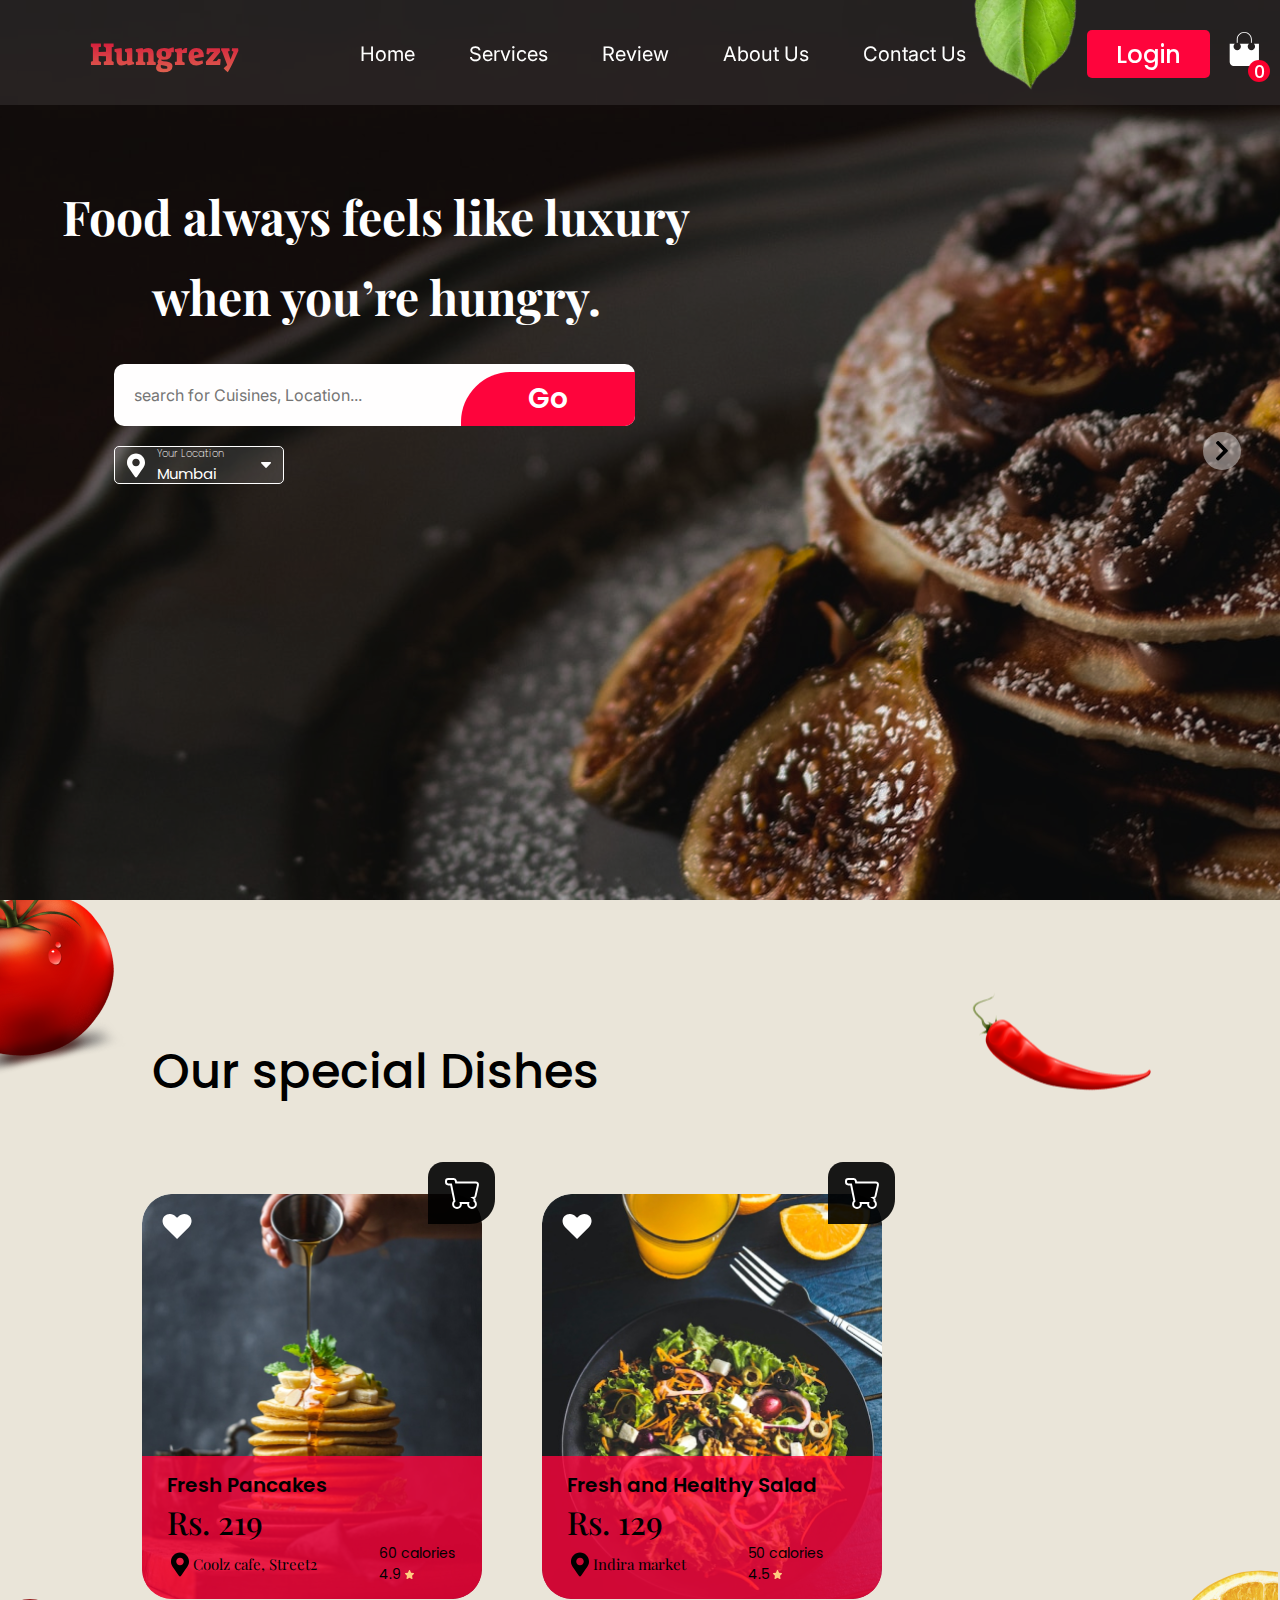
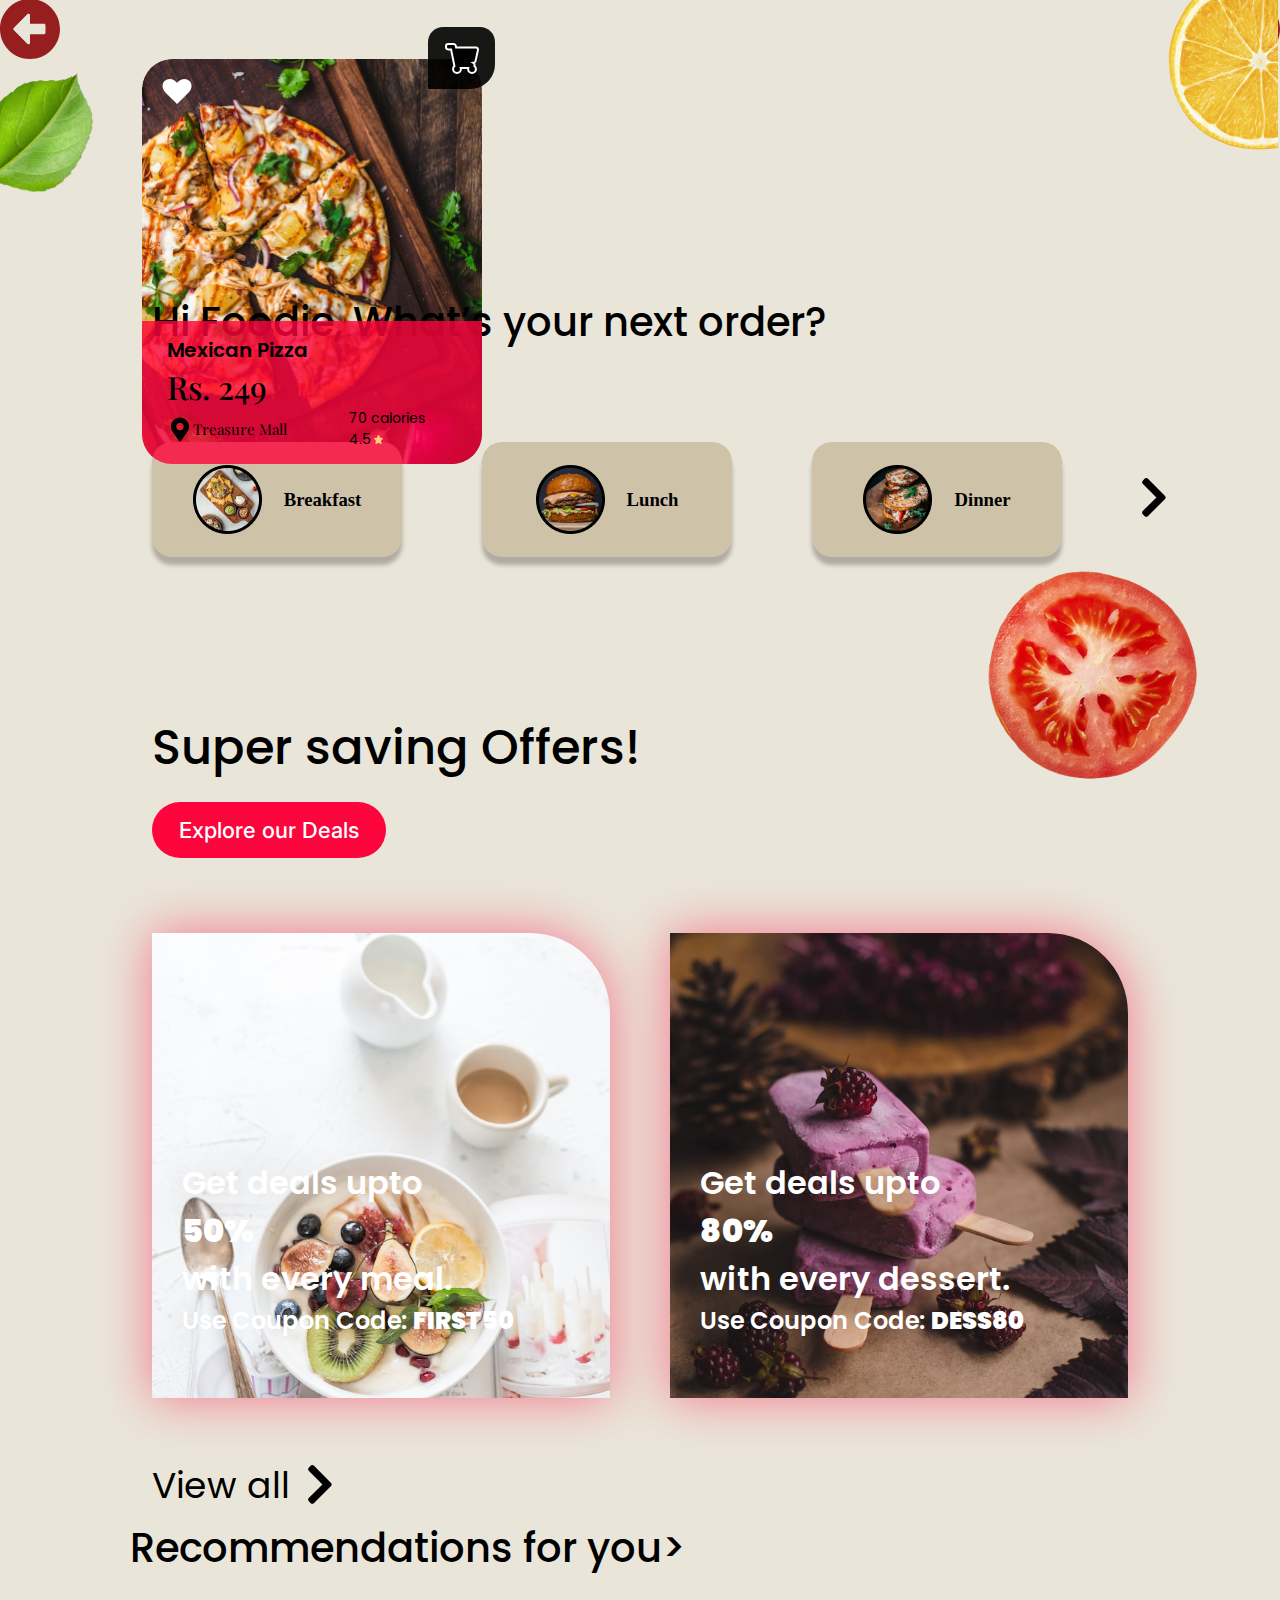
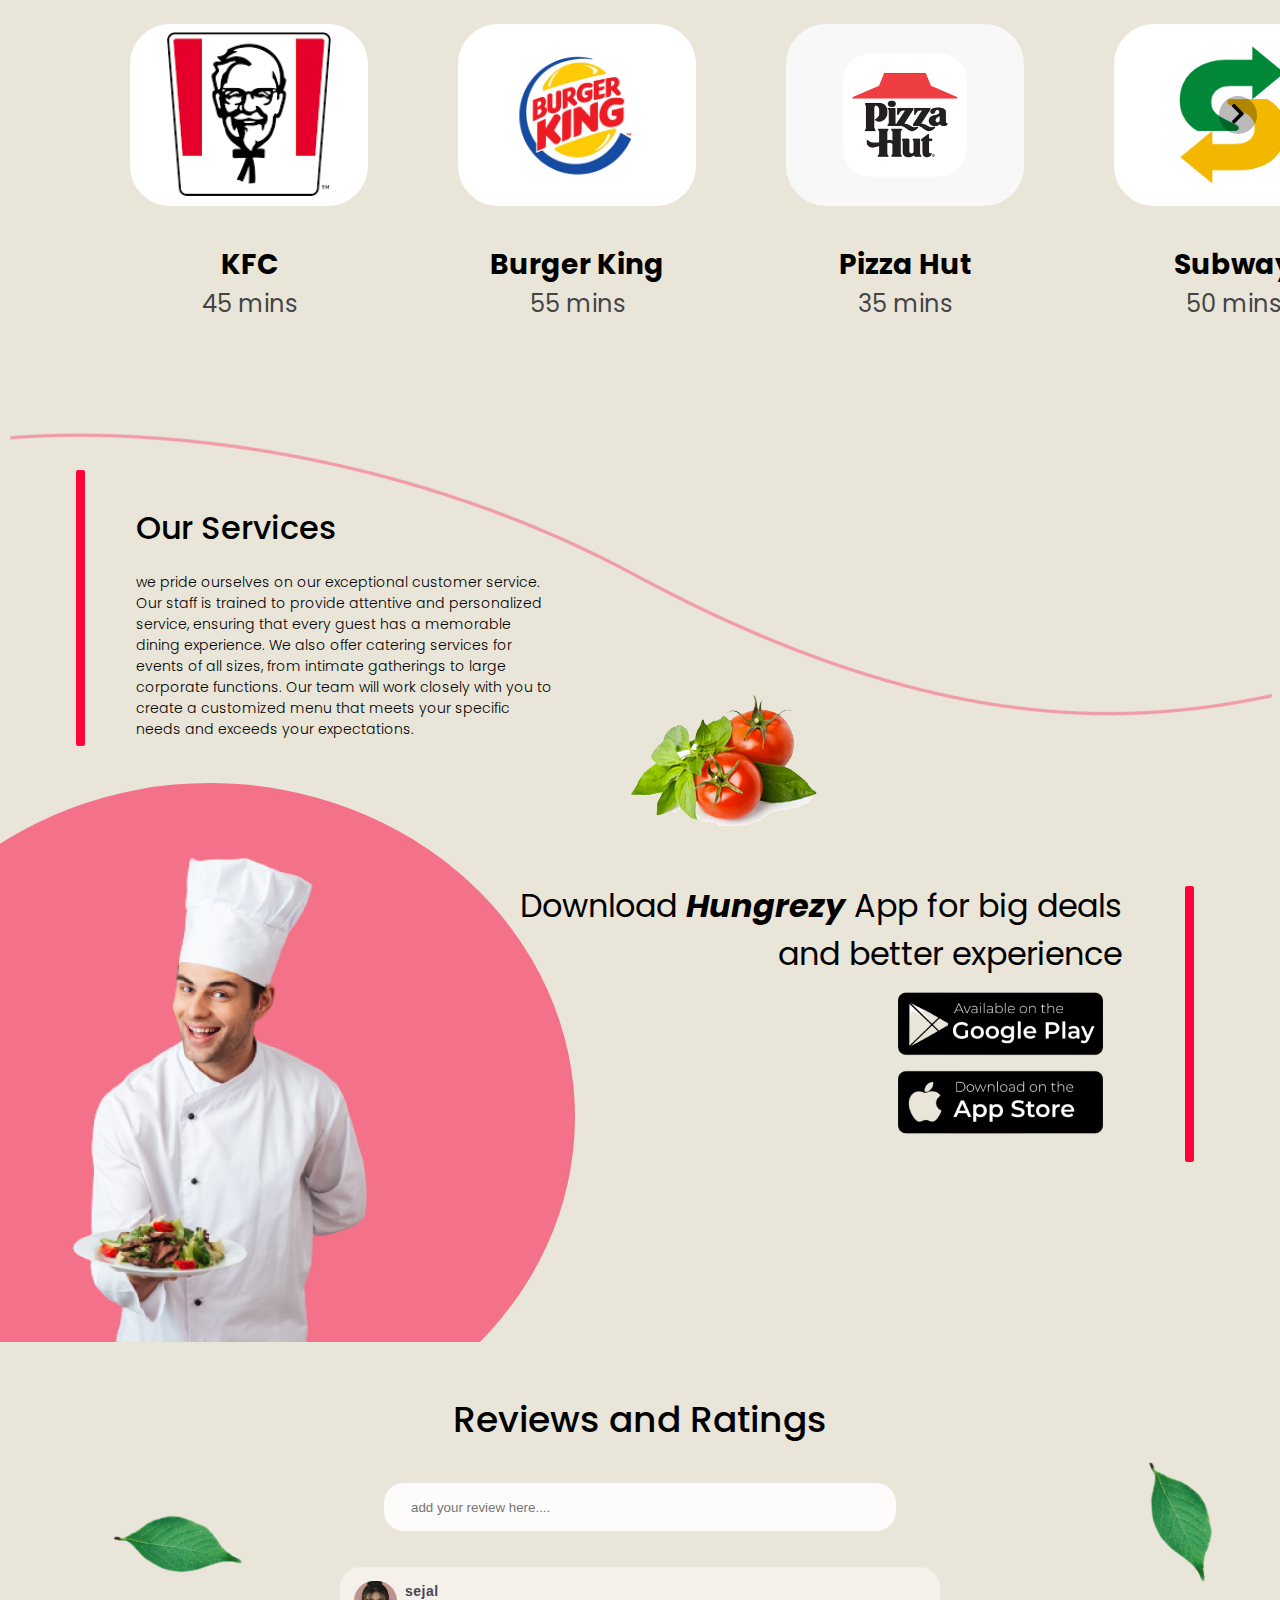
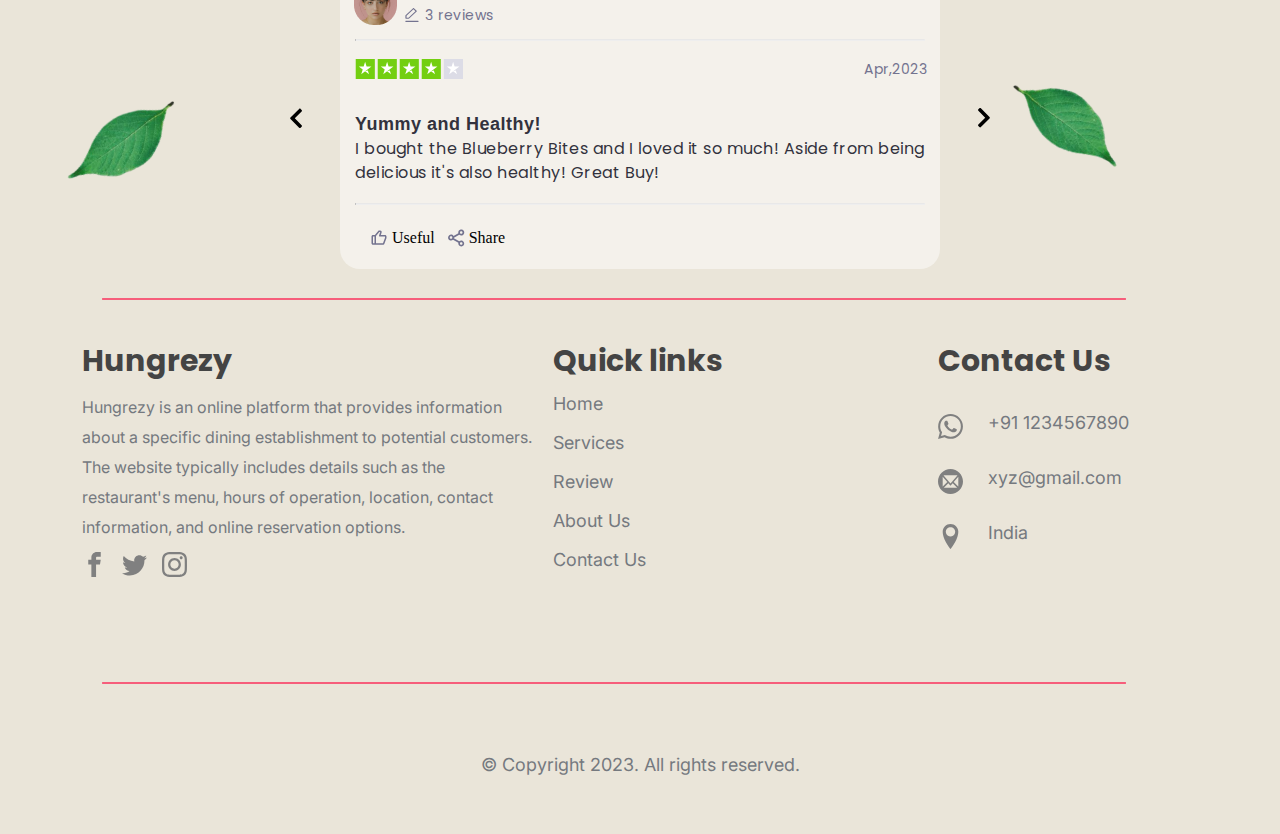
==== commit fc3368e3: "-add-sections" ====
--- a/index.html
+++ b/index.html
@@ -387,6 +387,7 @@
         </div>
       </section>
       <section class="services-section">
+        <img class="line-2" src="./images/line-2.png" alt="" />
         <img class="line-img-1" src="./images/Line-1.svg" alt="" />
         <img class="line-img-2" src="./images/Line-1.svg" alt="" />
         <img class="tomatoes-3-img" src="./images/tomatoes-3.png" alt="" />
@@ -419,6 +420,10 @@
         </div>
       </section>
       <section class="reviews-section">
+        <img class="review-list-1" src="./images/review-list.png" alt="" />
+        <img class="review-list-2" src="./images/review-list.png" alt="" />
+        <img class="review-list-3" src="./images/review-list.png" alt="" />
+        <img class="review-list-4" src="./images/review-list.png" alt="" />
         <form action="">
           <h2 class="reviews-section__title">Reviews and Ratings</h2>
           <div class="input-wrapper">
@@ -430,7 +435,6 @@
               placeholder="add your review here...."
             />
           </div>
-
           <div class="reviews-section__container-wrapper">
             <button class="reviews-section__button-prev" type="button">
               <svg class="reviews-section__arrow" width="" height="">
@@ -519,6 +523,79 @@
           </div>
         </form>
       </section>
+      <section class="footer-section">
+        <img class="line-3-img-1" src="./images/line-3.png" alt="" />
+        <img class="line-3-img-2" src="./images/line-3.png" alt="" />
+        <div class="footer-section__wrapper">
+          <div class="footer-section__container-1">
+            <h3 class="footer-section__title">Hungrezy</h3>
+            <p>
+              Hungrezy is an online platform that provides information about a
+              specific dining establishment to potential customers. The website
+              typically includes details such as the restaurant's menu, hours of
+              operation, location, contact information, and online reservation
+              options.
+            </p>
+            <div class="footer-section__icons-container">
+              <svg class="footer-section__icons">
+                <use href="./images/sprite.svg#icon-facebook"></use>
+              </svg>
+              <svg class="footer-section__icons">
+                <use href="./images/sprite.svg#icon-twitter"></use>
+              </svg>
+              <svg class="footer-section__icons">
+                <use href="./images/sprite.svg#icon-instagram"></use>
+              </svg>
+            </div>
+          </div>
+          <div class="footer-section__container-2">
+            <h3 class="footer-section__title">Quick links</h3>
+            <ul class="footer-section__list">
+              <li class="footer-section__item">
+                <a class="footer-link" href="">Home</a>
+              </li>
+              <li class="footer-section__item">
+                <a class="footer-link" href="">Services</a>
+              </li>
+              <li class="footer-section__item">
+                <a class="footer-link" href="">Review</a>
+              </li>
+              <li class="footer-section__item">
+                <a class="footer-link" href="">About Us</a>
+              </li>
+              <li class="footer-section__item">
+                <a class="footer-link" href="">Contact Us</a>
+              </li>
+            </ul>
+          </div>
+          <div class="footer-section__container-3">
+            <h3 class="footer-section__title">Contact Us</h3>
+            <div class="links-container__wrapper">
+              <div class="links-container">
+                <svg class="footer-section__icons">
+                  <use href="./images/sprite.svg#icon-whatsapp"></use>
+                </svg>
+                <p>+91 1234567890</p>
+              </div>
+              <div class="links-container">
+                <svg class="footer-section__icons">
+                  <use href="./images/sprite.svg#icon-mail4"></use>
+                </svg>
+                <p>xyz@gmail.com</p>
+              </div>
+              <div class="links-container">
+                <svg class="footer-section__icons">
+                  <use href="./images/sprite.svg#icon-location"></use>
+                </svg>
+                <p>India</p>
+              </div>
+            </div>
+          </div>
+        </div>
+        <div class="copyright-container">
+          <p>© Copyright 2023. All rights reserved.</p>
+        </div>
+      </section>
     </main>
   </body>
 </html>
--- a/css/main.min.css
+++ b/css/main.min.css
@@ -1 +1 @@
-@import"https://fonts.googleapis.com/css2?family=DM+Sans:opsz,wght@9..40,700&family=Inter:wght@300;400;500&family=Playfair+Display:wght@400;500;700&family=Poppins:ital,wght@0,200;0,300;0,400;0,500;0,600;0,700;0,800;1,700&family=Suez+One&display=swap";*{-webkit-box-sizing:border-box;box-sizing:border-box;margin:0;padding:0}ul{list-style-type:none;margin:0;padding:0}h1,h2,h3,h4,h5,h6,p{margin-top:0}a{display:inline-block}body{background-color:#eae5d9}.header{z-index:2;position:absolute;top:0;width:100%;height:105px;background:rgba(255,255,255,.09);-webkit-backdrop-filter:blur(7.5px);backdrop-filter:blur(7.5px)}.header__wrapper{display:-webkit-box;display:-ms-flexbox;display:flex;-webkit-box-align:center;-ms-flex-align:center;align-items:center;gap:54px;padding:30px 16px 25px 90px}.header__nav{display:-webkit-box;display:-ms-flexbox;display:flex;-webkit-box-align:center;-ms-flex-align:center;align-items:center;-webkit-box-pack:center;-ms-flex-pack:center;justify-content:center;-webkit-box-flex:1;-ms-flex-positive:1;flex-grow:1;position:relative}.header__listok{position:absolute;-webkit-transform:rotate(142.408deg);transform:rotate(142.408deg);top:-70%;left:75%;width:148px;height:144px}.header__button-section{display:-webkit-box;display:-ms-flexbox;display:flex;-webkit-box-flex:1;-ms-flex-positive:1;flex-grow:1;gap:16px;-webkit-box-pack:end;-ms-flex-pack:end;justify-content:end}.header__logo{font-family:"Suez One",serif;font-weight:400;font-size:32px;background:-webkit-gradient(linear, left top, left bottom, from(rgba(254, 4, 60, 0.8)), to(#df6751));background:linear-gradient(180deg, rgba(254, 4, 60, 0.8) 0%, #df6751 100%);background-clip:text;-webkit-background-clip:text;-webkit-text-fill-color:rgba(0,0,0,0);display:-webkit-box;display:-ms-flexbox;display:flex;-webkit-box-flex:1;-ms-flex-positive:1;flex-grow:1}.header__menu{display:-webkit-box;display:-ms-flexbox;display:flex;gap:54px}.header__item{gap:54px}.button{width:123px;height:48px;border:2px;border-radius:5px;background-color:#fe043c;cursor:pointer;font-family:"Poppins",sans-serif;font-size:24px;font-weight:500;color:#fff}.button:hover{background-color:#75797f;-webkit-transition:background-color 1s;transition:background-color 1s}.link{text-decoration:none;color:#fff;font-family:"Inter",sans-serif;font-weight:400;font-size:20px}.link:hover{color:#690b3d;-webkit-transition:color 1s;transition:color 1s}.hero-section{position:relative;width:100%;height:100vh;background-image:url("../images/bg-1.svg");background-repeat:no-repeat;background-position:center;background-size:cover}.hero-section__wrapper{display:-webkit-box;display:-ms-flexbox;display:flex;-webkit-box-orient:vertical;-webkit-box-direction:normal;-ms-flex-direction:column;flex-direction:column;-webkit-box-align:start;-ms-flex-align:start;align-items:flex-start;-webkit-box-pack:start;-ms-flex-pack:start;justify-content:flex-start;gap:28px;width:100%;height:100%;padding-top:176px;padding:176px 62px 0px 62px}.hero-section__title{text-align:center;color:#fff;font-family:"Playfair Display",serif;font-size:48px;font-weight:700;line-height:80px}.hero-section__container{width:100%;padding-left:52px;display:inline-block}.hero-section__input{width:521px;height:62px;border-radius:10px;border:none;background:#fffefe;padding-left:20px;padding-right:155px;color:#75797f;font-family:"Inter",sans-serif;font-size:16px;font-weight:400}.hero-section__button{position:relative;right:178px;top:7px;width:174px;height:54px;border-radius:50px 0px 10px 0px;background:#fe043c;border:none;color:#fff;font-family:"Poppins",sans-serif;font-size:28px;font-style:normal;font-weight:600;line-height:normal}.hero-section__button:hover{background-color:#75797f;-webkit-transition:background-color 1s;transition:background-color 1s;cursor:pointer}.hero-section__location-container{margin-top:20px;width:170px;height:38px;border-radius:5px;border:1px solid #fff;background:rgba(217,217,217,.15);display:-webkit-box;display:-ms-flexbox;display:flex;-webkit-box-pack:justify;-ms-flex-pack:justify;justify-content:space-between;-webkit-box-align:center;-ms-flex-align:center;align-items:center}.hero-section__text-container{-webkit-box-flex:1;-ms-flex-positive:1;flex-grow:1}.hero-section__icon-nav-pointer{width:18px;height:25px;margin:8px 12px;fill:#fff}.hero-section__location-text-1{color:#fff;font-family:"Poppins",sans-serif;font-size:10px;font-style:normal;font-weight:275;line-height:normal}.hero-section__location-text-2{color:#fff;font-family:"Poppins",sans-serif;font-size:15px;font-style:normal;font-weight:400;line-height:normal}.hero-section__icon-nav-arrow{width:10px;height:6px;margin:8px 12px;fill:#fff}.hero-section__icon-nav-arrow:hover{cursor:pointer}.hero-section .slide-button-next{position:absolute;right:32px;top:47%;-webkit-transform:translate(-50%, 50%);transform:translate(-50%, 50%)}.slide-next{width:38px;height:38px;background-color:rgba(217,217,217,.5019607843);border:none;border-radius:38px;-webkit-box-align:center;-ms-flex-align:center;align-items:center;-webkit-box-pack:center;-ms-flex-pack:center;justify-content:center;display:-webkit-box;display:-ms-flexbox;display:flex;position:absolute;top:48%;left:94%}.slide-next:hover{-webkit-filter:drop-shadow(0px 0px 15px #fff);filter:drop-shadow(0px 0px 15px #fff);cursor:pointer}.slide-next__arrow{width:12px;height:22px}.shop-cart-button{display:-webkit-box;display:-ms-flexbox;display:flex;border:none;background-color:inherit;position:relative}.shop-cart-button:hover{cursor:pointer}.shop-cart-button__count{background-color:#fa012e;width:22px;height:22px;border-radius:11px;display:-webkit-box;display:-ms-flexbox;display:flex;-webkit-box-pack:center;-ms-flex-pack:center;justify-content:center;-webkit-box-align:center;-ms-flex-align:center;align-items:center;position:absolute;right:-6px;top:30px;font-family:"Poppins",sans-serif;color:#fff;font-size:18px;font-weight:500}.icon-shop-cart{fill:#fff}.slide-button-section{display:-webkit-box;display:-ms-flexbox;display:flex;-webkit-box-align:center;-ms-flex-align:center;align-items:center}.dishes-section{position:relative;width:100%;height:928px}.dishes-section__container{width:100%;display:-webkit-box;display:-ms-flexbox;display:flex;-webkit-box-pack:center;-ms-flex-pack:center;justify-content:center;-webkit-box-align:center;-ms-flex-align:center;align-items:center;gap:82px;padding-top:86px}.dishes-list{display:-webkit-box;display:-ms-flexbox;display:flex;-ms-flex-wrap:wrap;flex-wrap:wrap;gap:60px}.dishes-section__title{color:#000;font-family:"Poppins",sans-serif;font-size:48px;font-weight:500;padding:136px 152px 0px 152px}.tomatoes-png{position:absolute}.perets-png{position:absolute;top:-6%;left:60%;-webkit-transform:translate(100%, 50%);transform:translate(100%, 50%)}.lemon-png{position:absolute;bottom:18px;right:18px;-webkit-transform:translate(16px, -50px);transform:translate(16px, -50px)}.list-png{position:absolute;width:150px;height:144px;top:82%;left:-5%;-webkit-transform:translate(8px, 10px);transform:translate(8px, 10px)}.button-slider-next{width:60px;height:60px;fill:#971e1e}.button-slider-next:hover{fill:#4d0d0d;cursor:pointer}.slide-button-next{display:-webkit-box;display:-ms-flexbox;display:flex;background-color:rgba(0,0,0,0);border:none}.slide-button-prev{display:-webkit-box;display:-ms-flexbox;display:flex;background-color:rgba(0,0,0,0);border:none}.button-slider-prev{width:60px;height:60px;fill:#971e1e}.button-slider-prev:hover{fill:#4d0d0d;cursor:pointer}.icon-fill-heart{width:30px;height:25px;fill:#fff;position:absolute;top:20px;left:20px}.icon-fill-heart:hover{fill:rgba(254,4,60,.8);cursor:pointer}.dishes-card{position:relative;width:340px;height:405px;border-radius:30px;display:-webkit-box;display:-ms-flexbox;display:flex;-webkit-box-orient:vertical;-webkit-box-direction:normal;-ms-flex-direction:column;flex-direction:column;-webkit-box-pack:end;-ms-flex-pack:end;justify-content:flex-end}.dishes-card__title{color:#000;font-family:"Poppins",sans-serif;font-size:20px;font-weight:600}.dishes-card:hover{-webkit-box-shadow:0px 8px 4px 0px rgba(0,0,0,.25);box-shadow:0px 8px 4px 0px rgba(0,0,0,.25);-webkit-transform:translateY(-5px);transform:translateY(-5px)}.dishes-card__wrapper{border-radius:0px 0px 30px 30px;background:rgba(254,4,60,.8);padding:14px 25px 14px 25px}.dishes-card__container{display:-webkit-box;display:-ms-flexbox;display:flex;-webkit-box-align:center;-ms-flex-align:center;align-items:center;gap:62px;-webkit-box-pack:start;-ms-flex-pack:start;justify-content:start}.dishes-card__image{position:absolute;top:0;left:0;width:100%;height:100%;z-index:-1;border-radius:30px}.dishes-card__icon-nav-pointer{width:18px;height:25px;margin:0px 4px}.dishes-card__price-text{color:#000;font-family:"Playfair Display",serif;font-size:32px;font-weight:500}.dishes-card__pointer-text{display:-webkit-box;display:-ms-flexbox;display:flex;-webkit-box-pack:center;-ms-flex-pack:center;justify-content:center;-webkit-box-align:center;-ms-flex-align:center;align-items:center;color:#000;font-family:"Playfair Display",serif;font-size:15px;font-weight:400}.dishes-card__calories-text{color:#000;font-family:"Poppins",sans-serif;font-size:14px;font-weight:400}.dishes-card-icon{position:absolute;top:-8%;left:84%}.dishes-card-heart-icon{position:absolute;top:6%;left:6%}.order-section{width:100%;height:420px}.order-section__container{width:100%;height:120px;padding:64px 152px 0px 152px}.order-section__title{color:#000;font-family:"Poppins",sans-serif;font-size:40px;font-weight:500}.order-section__list{display:-webkit-box;display:-ms-flexbox;display:flex;gap:80px;padding-top:90px;padding-bottom:92px}.order-section__button{border:none;background-color:rgba(0,0,0,0)}.order-section__button :hover{-webkit-transform:translateX(5px);transform:translateX(5px);-webkit-transition:.3s;transition:.3s;cursor:pointer}.order-section__arrow{width:24px;height:40px}.order-card{width:250px;height:115px;border-radius:20px;background:#cec3a8;-webkit-box-shadow:0px 8px 4px 0px rgba(0,0,0,.25);box-shadow:0px 8px 4px 0px rgba(0,0,0,.25);display:-webkit-box;display:-ms-flexbox;display:flex;-webkit-box-pack:center;-ms-flex-pack:center;justify-content:center;-webkit-box-align:center;-ms-flex-align:center;align-items:center;gap:22px;padding:22px}.order-card:hover{cursor:pointer;-webkit-transform:translateX(5px);transform:translateX(5px);-webkit-transition:.3s ease;transition:.3s ease}.deals-section{width:100%;height:870px;position:relative}.deals-section__container{width:100%;padding:64px 0px 0px 152px}.deals-list{display:-webkit-box;display:-ms-flexbox;display:flex;-ms-flex-wrap:wrap;flex-wrap:wrap;gap:60px;-webkit-box-align:center;-ms-flex-align:center;align-items:center}.deals-section__title{color:#000;font-family:"Poppins",sans-serif;font-size:48px;font-weight:500}.deals-section__button{width:234px;height:56px;border-radius:43px;border:none;background:#fe043c;padding:15px 25px;-webkit-box-pack:center;-ms-flex-pack:center;justify-content:center;-webkit-box-align:center;-ms-flex-align:center;align-items:center;color:#fff;text-align:center;font-family:"Inter",sans-serif;font-size:22px;font-weight:500;margin-top:18px}.deals-section__button:hover{background-color:#75797f;-webkit-transition:background-color 1s;transition:background-color 1s;cursor:pointer}.deals-section__wrapper{margin-top:75px}.deals-card__wrapper p:nth-child(2){color:#fff;font-family:"Poppins",sans-serif;font-size:32px;font-weight:600}.deals-card__wrapper p:nth-child(3){color:#fff;font-family:"Poppins",sans-serif;font-size:32px;font-weight:600}.deals-card__wrapper p:nth-child(4){color:#fff;font-family:"Poppins",sans-serif;font-size:24px;font-weight:600}.tomatoes-2-png{position:absolute;top:-12%;left:74%}.deals-section__arrow{width:180px;height:54px;gap:18px;border:none;background-color:rgba(0,0,0,0);-webkit-box-pack:center;-ms-flex-pack:center;justify-content:center;-webkit-box-align:center;-ms-flex-align:center;align-items:center;display:-webkit-box;display:-ms-flexbox;display:flex;color:#000;text-align:center;font-family:"Poppins",sans-serif;font-size:36px;font-weight:400}.deals-section__arrow:hover{-webkit-transform:translateX(5px);transform:translateX(5px);-webkit-transition:.3s;transition:.3s;cursor:pointer}.deals-card__arrow{width:24px;height:40px}.deals-card{position:relative;width:458px;height:465px;display:-webkit-box;display:-ms-flexbox;display:flex;-webkit-box-orient:vertical;-webkit-box-direction:normal;-ms-flex-direction:column;flex-direction:column;-webkit-box-pack:end;-ms-flex-pack:end;justify-content:flex-end;-webkit-box-shadow:0px 0px 50px 0px rgba(254,4,60,.49);box-shadow:0px 0px 50px 0px rgba(254,4,60,.49);border-radius:0px 80px 0px 0px}.deals-card:hover{cursor:pointer;-webkit-transform:translateX(5px);transform:translateX(5px);-webkit-transition:.3s;transition:.3s}.deals-card-img{position:absolute;border-radius:0px 80px 0px 0px;width:100%;height:100%;z-index:-1;-o-object-fit:cover;object-fit:cover}.deals-card__wrapper{padding:166px 66px 60px 30px}.deals-card__container{display:-webkit-box;display:-ms-flexbox;display:flex;-webkit-box-align:center;-ms-flex-align:center;align-items:center;gap:62px;-webkit-box-pack:start;-ms-flex-pack:start;justify-content:start}.deals-card__title{color:#fff;text-shadow:0px 4px 50px rgba(0,0,0,.25);font-family:"Poppins",sans-serif;font-size:32px;font-weight:600}.recommendation-section{position:relative;width:100%;height:400px}.recommendation-container{padding:0px 70px 0px 130px}.recommendation-section__title{color:#000;font-family:"Poppins",sans-serif;font-size:40px;font-weight:500}.recommendation-section__list{display:-webkit-box;display:-ms-flexbox;display:flex;gap:90px;padding-top:46px}.recommendation-section__button{position:absolute;border:none;background-color:rgba(0,0,0,.27);width:38px;height:38px;border-radius:38px;top:42%;left:94%;-webkit-transform:translate(16px, 10px);transform:translate(16px, 10px)}.recommendation-section__button:hover{background-color:#75797f;-webkit-transition:background-color 1s;transition:background-color 1s;cursor:pointer}.recommendation-section__arrow{width:12px;height:22px}.recommendation__card:hover{-webkit-transform:translateX(5px);transform:translateX(5px);cursor:pointer;-webkit-transition:.3s;transition:.3s}.card__img{width:238px;height:182px;border-radius:40px;-o-object-fit:cover;object-fit:cover}.card__img:hover{-webkit-box-shadow:0px 10px 4px 0px rgba(0,0,0,.25);box-shadow:0px 10px 4px 0px rgba(0,0,0,.25)}.card__text-container{padding-top:34px}.card__text{display:-webkit-box;display:-ms-flexbox;display:flex;-webkit-box-pack:center;-ms-flex-pack:center;justify-content:center;color:#000;font-family:"Poppins",sans-serif;font-size:24px;font-weight:400}.card__text-2{display:-webkit-box;display:-ms-flexbox;display:flex;-webkit-box-pack:center;-ms-flex-pack:center;justify-content:center;color:#444;font-family:"Poppins",sans-serif;font-size:24px;font-weight:400}.services-section{position:relative;width:100%;height:1024px}.services-section__container-1{position:absolute;top:186px;left:136px;width:418px;height:230px}.line-img-1{position:absolute;top:152px;left:76px}.container-1__title{color:#000;font-family:"Poppins",sans-serif;font-size:32px;font-weight:500}.services-section__container-1 p{padding-top:20px;color:#000;font-family:"Poppins",sans-serif;font-size:14px;font-weight:300}.services-section__container-2{position:absolute;bottom:194px;right:158px;color:#000;font-family:"Poppins",sans-serif;font-size:32px;font-weight:400}.services-section__container-2 p:nth-child(2){display:-webkit-box;display:-ms-flexbox;display:flex;-webkit-box-pack:end;-ms-flex-pack:end;justify-content:end}.line-img-2{position:absolute;bottom:180px;right:86px}.logo-italic{color:#000;font-family:"Poppins",sans-serif;font-size:32px;font-style:italic;font-weight:700}.google-stores-img{display:-webkit-box;display:-ms-flexbox;display:flex;-webkit-box-pack:end;-ms-flex-pack:end;justify-content:end}.tomatoes-3-img{position:absolute;top:344px;left:576px}.chef-img{position:absolute;-o-object-fit:cover;object-fit:cover;top:512px;z-index:1;-webkit-transform:translate(0px, 2px);transform:translate(0px, 2px)}.chef-bg{position:absolute;top:465px}.reviews-section{width:100%;height:556px}.reviews-section__title{padding-top:50px;color:#000;text-align:center;font-family:"Poppins",sans-serif;font-size:36px;font-weight:500}.input-wrapper{display:-webkit-box;display:-ms-flexbox;display:flex;-webkit-box-pack:center;-ms-flex-pack:center;justify-content:center;padding:36px 384px 0px 384px}.reviews-section__input{padding:14px 27px;position:relative;width:670px;height:48px;border-radius:20px;background:rgba(255,255,255,.88);border:none}.reviews-section__container{position:relative;width:600px;height:302px;border-radius:20px;background:rgba(255,255,255,.47)}.reviews-section__container-wrapper{padding-top:36px;display:-webkit-box;display:-ms-flexbox;display:flex;-webkit-box-pack:center;-ms-flex-pack:center;justify-content:center;-webkit-box-align:center;-ms-flex-align:center;align-items:center;gap:34px}.card-container{width:520px;height:44px;gap:8px}.reviews-section__container-head{padding:14px 14px;display:-webkit-box;display:-ms-flexbox;display:flex;gap:8px}.parameters-container{display:-webkit-box;display:-ms-flexbox;display:flex;-webkit-box-align:center;-ms-flex-align:center;align-items:center;gap:6px;padding-top:4px}.name-container{display:-webkit-box;display:-ms-flexbox;display:flex}.account-name{color:#484556;font-family:Arial;font-size:14px;font-style:normal;font-weight:700;line-height:20px;letter-spacing:.5px}.parameters-container p{color:#73738f;font-family:"Poppins",sans-serif;font-size:14px;font-weight:400;line-height:20px;letter-spacing:.5px}.icon-pencil{width:14px;height:14px;fill:#73738f}hr.solid{position:absolute;width:570px;border-top:1px solid #e8e8e8;right:15px}.icon-star-2-bg-green{width:20px;height:20px}.scoring-container{position:relative;display:-webkit-box;display:-ms-flexbox;display:flex;gap:2px;top:20px;left:15px}.icon-star-2{width:14px;height:14px}.star-container{display:-webkit-box;display:-ms-flexbox;display:flex;gap:8px;position:absolute;-webkit-box-align:center;-ms-flex-align:center;align-items:center;-webkit-box-pack:center;-ms-flex-pack:center;justify-content:center;left:3px;top:2px}.scoring-container p{color:#73738f;font-family:"Poppins",sans-serif;font-size:14px;font-weight:400;line-height:20px;letter-spacing:.5px;position:absolute;right:28px}.review-text-container{padding:52px 15px 18px 15px}.review-text-container p:nth-child(1){color:#32323d;font-family:Arial;font-size:18px;font-weight:700;line-height:26px;letter-spacing:.5px}.review-text-container p:nth-child(2){color:#32323d;font-family:"Poppins",sans-serif;font-size:16px;font-weight:400;line-height:24px;letter-spacing:.5px}.icon-icon-like{width:18px;height:18px}.icons-container{display:-webkit-box;display:-ms-flexbox;display:flex;gap:12px;padding:26px 30px}.icons-container-icon{display:-webkit-box;display:-ms-flexbox;display:flex;gap:4px}.reviews-section__button-prev{border:none;background-color:rgba(0,0,0,0);width:20px;height:20px;-webkit-transform:rotate(180deg);transform:rotate(180deg)}.reviews-section__button-prev:hover{cursor:pointer}.reviews-section__button-next{border:none;background-color:rgba(0,0,0,0);width:20px;height:20px}.reviews-section__button-next:hover{cursor:pointer}/*# sourceMappingURL=main.min.css.map */+@import"https://fonts.googleapis.com/css2?family=DM+Sans:opsz,wght@9..40,700&family=Inter:wght@300;400;500&family=Playfair+Display:wght@400;500;700&family=Poppins:ital,wght@0,200;0,300;0,400;0,500;0,600;0,700;0,800;1,700&family=Suez+One&display=swap";*{-webkit-box-sizing:border-box;box-sizing:border-box;margin:0;padding:0}ul{list-style-type:none;margin:0;padding:0}h1,h2,h3,h4,h5,h6,p{margin-top:0}a{display:inline-block}body{background-color:#eae5d9}.header{z-index:2;position:absolute;top:0;width:100%;height:105px;background:rgba(255,255,255,.09);-webkit-backdrop-filter:blur(7.5px);backdrop-filter:blur(7.5px)}.header__wrapper{display:-webkit-box;display:-ms-flexbox;display:flex;-webkit-box-align:center;-ms-flex-align:center;align-items:center;gap:54px;padding:30px 16px 25px 90px}.header__nav{display:-webkit-box;display:-ms-flexbox;display:flex;-webkit-box-align:center;-ms-flex-align:center;align-items:center;-webkit-box-pack:center;-ms-flex-pack:center;justify-content:center;-webkit-box-flex:1;-ms-flex-positive:1;flex-grow:1;position:relative}.header__listok{position:absolute;-webkit-transform:rotate(142.408deg);transform:rotate(142.408deg);top:-70%;left:75%;width:148px;height:144px}.header__button-section{display:-webkit-box;display:-ms-flexbox;display:flex;-webkit-box-flex:1;-ms-flex-positive:1;flex-grow:1;gap:16px;-webkit-box-pack:end;-ms-flex-pack:end;justify-content:end}.header__logo{font-family:"Suez One",serif;font-weight:400;font-size:32px;background:-webkit-gradient(linear, left top, left bottom, from(rgba(254, 4, 60, 0.8)), to(#df6751));background:linear-gradient(180deg, rgba(254, 4, 60, 0.8) 0%, #df6751 100%);background-clip:text;-webkit-background-clip:text;-webkit-text-fill-color:rgba(0,0,0,0);display:-webkit-box;display:-ms-flexbox;display:flex;-webkit-box-flex:1;-ms-flex-positive:1;flex-grow:1}.header__menu{display:-webkit-box;display:-ms-flexbox;display:flex;gap:54px}.header__item{gap:54px}.button{width:123px;height:48px;border:2px;border-radius:5px;background-color:#fe043c;cursor:pointer;font-family:"Poppins",sans-serif;font-size:24px;font-weight:500;color:#fff}.button:hover{background-color:#75797f;-webkit-transition:background-color 1s;transition:background-color 1s}.link{text-decoration:none;color:#fff;font-family:"Inter",sans-serif;font-weight:400;font-size:20px}.link:hover{color:#690b3d;-webkit-transition:color 1s;transition:color 1s}.hero-section{position:relative;width:100%;height:100vh;background-image:url("../images/bg-1.svg");background-repeat:no-repeat;background-position:center;background-size:cover}.hero-section__wrapper{display:-webkit-box;display:-ms-flexbox;display:flex;-webkit-box-orient:vertical;-webkit-box-direction:normal;-ms-flex-direction:column;flex-direction:column;-webkit-box-align:start;-ms-flex-align:start;align-items:flex-start;-webkit-box-pack:start;-ms-flex-pack:start;justify-content:flex-start;gap:28px;width:100%;height:100%;padding-top:176px;padding:176px 62px 0px 62px}.hero-section__title{text-align:center;color:#fff;font-family:"Playfair Display",serif;font-size:48px;font-weight:700;line-height:80px}.hero-section__container{width:100%;padding-left:52px;display:inline-block}.hero-section__input{width:521px;height:62px;border-radius:10px;border:none;background:#fffefe;padding-left:20px;padding-right:155px;color:#75797f;font-family:"Inter",sans-serif;font-size:16px;font-weight:400}.hero-section__button{position:relative;right:178px;top:7px;width:174px;height:54px;border-radius:50px 0px 10px 0px;background:#fe043c;border:none;color:#fff;font-family:"Poppins",sans-serif;font-size:28px;font-style:normal;font-weight:600;line-height:normal}.hero-section__button:hover{background-color:#75797f;-webkit-transition:background-color 1s;transition:background-color 1s;cursor:pointer}.hero-section__location-container{margin-top:20px;width:170px;height:38px;border-radius:5px;border:1px solid #fff;background:rgba(217,217,217,.15);display:-webkit-box;display:-ms-flexbox;display:flex;-webkit-box-pack:justify;-ms-flex-pack:justify;justify-content:space-between;-webkit-box-align:center;-ms-flex-align:center;align-items:center}.hero-section__text-container{-webkit-box-flex:1;-ms-flex-positive:1;flex-grow:1}.hero-section__icon-nav-pointer{width:18px;height:25px;margin:8px 12px;fill:#fff}.hero-section__location-text-1{color:#fff;font-family:"Poppins",sans-serif;font-size:10px;font-style:normal;font-weight:275;line-height:normal}.hero-section__location-text-2{color:#fff;font-family:"Poppins",sans-serif;font-size:15px;font-style:normal;font-weight:400;line-height:normal}.hero-section__icon-nav-arrow{width:10px;height:6px;margin:8px 12px;fill:#fff}.hero-section__icon-nav-arrow:hover{cursor:pointer}.hero-section .slide-button-next{position:absolute;right:32px;top:47%;-webkit-transform:translate(-50%, 50%);transform:translate(-50%, 50%)}.slide-next{width:38px;height:38px;background-color:rgba(217,217,217,.5019607843);border:none;border-radius:38px;-webkit-box-align:center;-ms-flex-align:center;align-items:center;-webkit-box-pack:center;-ms-flex-pack:center;justify-content:center;display:-webkit-box;display:-ms-flexbox;display:flex;position:absolute;top:48%;left:94%}.slide-next:hover{-webkit-filter:drop-shadow(0px 0px 15px #fff);filter:drop-shadow(0px 0px 15px #fff);cursor:pointer}.slide-next__arrow{width:12px;height:22px}.shop-cart-button{display:-webkit-box;display:-ms-flexbox;display:flex;border:none;background-color:inherit;position:relative}.shop-cart-button:hover{cursor:pointer}.shop-cart-button__count{background-color:#fa012e;width:22px;height:22px;border-radius:11px;display:-webkit-box;display:-ms-flexbox;display:flex;-webkit-box-pack:center;-ms-flex-pack:center;justify-content:center;-webkit-box-align:center;-ms-flex-align:center;align-items:center;position:absolute;right:-6px;top:30px;font-family:"Poppins",sans-serif;color:#fff;font-size:18px;font-weight:500}.icon-shop-cart{fill:#fff}.slide-button-section{display:-webkit-box;display:-ms-flexbox;display:flex;-webkit-box-align:center;-ms-flex-align:center;align-items:center}.dishes-section{position:relative;width:100%;height:928px}.dishes-section__container{width:100%;display:-webkit-box;display:-ms-flexbox;display:flex;-webkit-box-pack:center;-ms-flex-pack:center;justify-content:center;-webkit-box-align:center;-ms-flex-align:center;align-items:center;gap:82px;padding-top:86px}.dishes-list{display:-webkit-box;display:-ms-flexbox;display:flex;-ms-flex-wrap:wrap;flex-wrap:wrap;gap:60px}.dishes-section__title{color:#000;font-family:"Poppins",sans-serif;font-size:48px;font-weight:500;padding:136px 152px 0px 152px}.tomatoes-png{position:absolute}.perets-png{position:absolute;top:-6%;left:60%;-webkit-transform:translate(100%, 50%);transform:translate(100%, 50%)}.lemon-png{position:absolute;bottom:18px;right:18px;-webkit-transform:translate(16px, -50px);transform:translate(16px, -50px)}.list-png{position:absolute;width:150px;height:144px;top:82%;left:-5%;-webkit-transform:translate(8px, 10px);transform:translate(8px, 10px)}.button-slider-next{width:60px;height:60px;fill:#971e1e}.button-slider-next:hover{fill:#4d0d0d;cursor:pointer}.slide-button-next{display:-webkit-box;display:-ms-flexbox;display:flex;background-color:rgba(0,0,0,0);border:none}.slide-button-prev{display:-webkit-box;display:-ms-flexbox;display:flex;background-color:rgba(0,0,0,0);border:none}.button-slider-prev{width:60px;height:60px;fill:#971e1e}.button-slider-prev:hover{fill:#4d0d0d;cursor:pointer}.icon-fill-heart{width:30px;height:25px;fill:#fff;position:absolute;top:20px;left:20px}.icon-fill-heart:hover{fill:rgba(254,4,60,.8);cursor:pointer}.dishes-card{position:relative;width:340px;height:405px;border-radius:30px;display:-webkit-box;display:-ms-flexbox;display:flex;-webkit-box-orient:vertical;-webkit-box-direction:normal;-ms-flex-direction:column;flex-direction:column;-webkit-box-pack:end;-ms-flex-pack:end;justify-content:flex-end}.dishes-card__title{color:#000;font-family:"Poppins",sans-serif;font-size:20px;font-weight:600}.dishes-card:hover{-webkit-box-shadow:0px 8px 4px 0px rgba(0,0,0,.25);box-shadow:0px 8px 4px 0px rgba(0,0,0,.25);-webkit-transform:translateY(-5px);transform:translateY(-5px)}.dishes-card__wrapper{border-radius:0px 0px 30px 30px;background:rgba(254,4,60,.8);padding:14px 25px 14px 25px}.dishes-card__container{display:-webkit-box;display:-ms-flexbox;display:flex;-webkit-box-align:center;-ms-flex-align:center;align-items:center;gap:62px;-webkit-box-pack:start;-ms-flex-pack:start;justify-content:start}.dishes-card__image{position:absolute;top:0;left:0;width:100%;height:100%;z-index:-1;border-radius:30px}.dishes-card__icon-nav-pointer{width:18px;height:25px;margin:0px 4px}.dishes-card__price-text{color:#000;font-family:"Playfair Display",serif;font-size:32px;font-weight:500}.dishes-card__pointer-text{display:-webkit-box;display:-ms-flexbox;display:flex;-webkit-box-pack:center;-ms-flex-pack:center;justify-content:center;-webkit-box-align:center;-ms-flex-align:center;align-items:center;color:#000;font-family:"Playfair Display",serif;font-size:15px;font-weight:400}.dishes-card__calories-text{color:#000;font-family:"Poppins",sans-serif;font-size:14px;font-weight:400}.dishes-card-icon{position:absolute;top:-8%;left:84%}.dishes-card-heart-icon{position:absolute;top:6%;left:6%}.order-section{width:100%;height:420px}.order-section__container{width:100%;height:120px;padding:64px 152px 0px 152px}.order-section__title{color:#000;font-family:"Poppins",sans-serif;font-size:40px;font-weight:500}.order-section__list{display:-webkit-box;display:-ms-flexbox;display:flex;gap:80px;padding-top:90px;padding-bottom:92px}.order-section__button{border:none;background-color:rgba(0,0,0,0)}.order-section__button :hover{-webkit-transform:translateX(5px);transform:translateX(5px);-webkit-transition:.3s;transition:.3s;cursor:pointer}.order-section__arrow{width:24px;height:40px}.order-card{width:250px;height:115px;border-radius:20px;background:#cec3a8;-webkit-box-shadow:0px 8px 4px 0px rgba(0,0,0,.25);box-shadow:0px 8px 4px 0px rgba(0,0,0,.25);display:-webkit-box;display:-ms-flexbox;display:flex;-webkit-box-pack:center;-ms-flex-pack:center;justify-content:center;-webkit-box-align:center;-ms-flex-align:center;align-items:center;gap:22px;padding:22px}.order-card:hover{cursor:pointer;-webkit-transform:translateX(5px);transform:translateX(5px);-webkit-transition:.3s ease;transition:.3s ease}.deals-section{width:100%;height:870px;position:relative}.deals-section__container{width:100%;padding:64px 0px 0px 152px}.deals-list{display:-webkit-box;display:-ms-flexbox;display:flex;-ms-flex-wrap:wrap;flex-wrap:wrap;gap:60px;-webkit-box-align:center;-ms-flex-align:center;align-items:center}.deals-section__title{color:#000;font-family:"Poppins",sans-serif;font-size:48px;font-weight:500}.deals-section__button{width:234px;height:56px;border-radius:43px;border:none;background:#fe043c;padding:15px 25px;-webkit-box-pack:center;-ms-flex-pack:center;justify-content:center;-webkit-box-align:center;-ms-flex-align:center;align-items:center;color:#fff;text-align:center;font-family:"Inter",sans-serif;font-size:22px;font-weight:500;margin-top:18px}.deals-section__button:hover{background-color:#75797f;-webkit-transition:background-color 1s;transition:background-color 1s;cursor:pointer}.deals-section__wrapper{margin-top:75px}.deals-card__wrapper p:nth-child(2){color:#fff;font-family:"Poppins",sans-serif;font-size:32px;font-weight:600}.deals-card__wrapper p:nth-child(3){color:#fff;font-family:"Poppins",sans-serif;font-size:32px;font-weight:600}.deals-card__wrapper p:nth-child(4){color:#fff;font-family:"Poppins",sans-serif;font-size:24px;font-weight:600}.tomatoes-2-png{position:absolute;top:-12%;left:74%}.deals-section__arrow{width:180px;height:54px;gap:18px;border:none;background-color:rgba(0,0,0,0);-webkit-box-pack:center;-ms-flex-pack:center;justify-content:center;-webkit-box-align:center;-ms-flex-align:center;align-items:center;display:-webkit-box;display:-ms-flexbox;display:flex;color:#000;text-align:center;font-family:"Poppins",sans-serif;font-size:36px;font-weight:400}.deals-section__arrow:hover{-webkit-transform:translateX(5px);transform:translateX(5px);-webkit-transition:.3s;transition:.3s;cursor:pointer}.deals-card__arrow{width:24px;height:40px}.deals-card{position:relative;width:458px;height:465px;display:-webkit-box;display:-ms-flexbox;display:flex;-webkit-box-orient:vertical;-webkit-box-direction:normal;-ms-flex-direction:column;flex-direction:column;-webkit-box-pack:end;-ms-flex-pack:end;justify-content:flex-end;-webkit-box-shadow:0px 0px 50px 0px rgba(254,4,60,.49);box-shadow:0px 0px 50px 0px rgba(254,4,60,.49);border-radius:0px 80px 0px 0px}.deals-card:hover{cursor:pointer;-webkit-transform:translateX(5px);transform:translateX(5px);-webkit-transition:.3s;transition:.3s}.deals-card-img{position:absolute;border-radius:0px 80px 0px 0px;width:100%;height:100%;z-index:-1;-o-object-fit:cover;object-fit:cover}.deals-card__wrapper{padding:166px 66px 60px 30px}.deals-card__container{display:-webkit-box;display:-ms-flexbox;display:flex;-webkit-box-align:center;-ms-flex-align:center;align-items:center;gap:62px;-webkit-box-pack:start;-ms-flex-pack:start;justify-content:start}.deals-card__title{color:#fff;text-shadow:0px 4px 50px rgba(0,0,0,.25);font-family:"Poppins",sans-serif;font-size:32px;font-weight:600}.recommendation-section{position:relative;width:100%;height:400px}.recommendation-container{padding:0px 70px 0px 130px}.recommendation-section__title{color:#000;font-family:"Poppins",sans-serif;font-size:40px;font-weight:500}.recommendation-section__list{display:-webkit-box;display:-ms-flexbox;display:flex;gap:90px;padding-top:46px}.recommendation-section__button{position:absolute;border:none;background-color:rgba(0,0,0,.27);width:38px;height:38px;border-radius:38px;top:42%;left:94%;-webkit-transform:translate(16px, 10px);transform:translate(16px, 10px)}.recommendation-section__button:hover{background-color:#75797f;-webkit-transition:background-color 1s;transition:background-color 1s;cursor:pointer}.recommendation-section__arrow{width:12px;height:22px}.recommendation__card:hover{-webkit-transform:translateX(5px);transform:translateX(5px);cursor:pointer;-webkit-transition:.3s;transition:.3s}.card__img{width:238px;height:182px;border-radius:40px;-o-object-fit:cover;object-fit:cover}.card__img:hover{-webkit-box-shadow:0px 10px 4px 0px rgba(0,0,0,.25);box-shadow:0px 10px 4px 0px rgba(0,0,0,.25)}.card__text-container{padding-top:34px}.card__text{display:-webkit-box;display:-ms-flexbox;display:flex;-webkit-box-pack:center;-ms-flex-pack:center;justify-content:center;color:#000;font-family:"Poppins",sans-serif;font-size:24px;font-weight:400}.card__text-2{display:-webkit-box;display:-ms-flexbox;display:flex;-webkit-box-pack:center;-ms-flex-pack:center;justify-content:center;color:#444;font-family:"Poppins",sans-serif;font-size:24px;font-weight:400}.services-section{position:relative;width:100%;height:1024px}.services-section__container-1{position:absolute;top:186px;left:136px;width:418px;height:230px}.line-img-1{position:absolute;top:152px;left:76px}.container-1__title{color:#000;font-family:"Poppins",sans-serif;font-size:32px;font-weight:500}.services-section__container-1 p{padding-top:20px;color:#000;font-family:"Poppins",sans-serif;font-size:14px;font-weight:300}.services-section__container-2{position:absolute;bottom:194px;right:158px;color:#000;font-family:"Poppins",sans-serif;font-size:32px;font-weight:400}.services-section__container-2 p:nth-child(2){display:-webkit-box;display:-ms-flexbox;display:flex;-webkit-box-pack:end;-ms-flex-pack:end;justify-content:end}.line-img-2{position:absolute;bottom:180px;right:86px}.logo-italic{color:#000;font-family:"Poppins",sans-serif;font-size:32px;font-style:italic;font-weight:700}.google-stores-img{display:-webkit-box;display:-ms-flexbox;display:flex;-webkit-box-pack:end;-ms-flex-pack:end;justify-content:end}.tomatoes-3-img{position:absolute;top:344px;left:576px}.chef-img{position:absolute;-o-object-fit:cover;object-fit:cover;top:512px;z-index:1;-webkit-transform:translate(0px, 2px);transform:translate(0px, 2px)}.chef-bg{position:absolute;top:465px}.line-2{position:absolute;width:100%;height:192px;-webkit-transform:rotate(5.379deg);transform:rotate(5.379deg);top:16%}.reviews-section{position:relative;width:100%;height:556px}.reviews-section__title{padding-top:50px;color:#000;text-align:center;font-family:"Poppins",sans-serif;font-size:36px;font-weight:500}.input-wrapper{display:-webkit-box;display:-ms-flexbox;display:flex;-webkit-box-pack:center;-ms-flex-pack:center;justify-content:center;padding:36px 384px 0px 384px}.reviews-section__input{padding:14px 27px;position:relative;width:670px;height:48px;border-radius:20px;background:rgba(255,255,255,.88);border:none}.reviews-section__container{position:relative;width:600px;height:302px;border-radius:20px;background:rgba(255,255,255,.47)}.reviews-section__container-wrapper{padding-top:36px;display:-webkit-box;display:-ms-flexbox;display:flex;-webkit-box-pack:center;-ms-flex-pack:center;justify-content:center;-webkit-box-align:center;-ms-flex-align:center;align-items:center;gap:34px}.card-container{width:520px;height:44px;gap:8px}.reviews-section__container-head{padding:14px 14px;display:-webkit-box;display:-ms-flexbox;display:flex;gap:8px}.parameters-container{display:-webkit-box;display:-ms-flexbox;display:flex;-webkit-box-align:center;-ms-flex-align:center;align-items:center;gap:6px;padding-top:4px}.name-container{display:-webkit-box;display:-ms-flexbox;display:flex}.account-name{color:#484556;font-family:Arial;font-size:14px;font-style:normal;font-weight:700;line-height:20px;letter-spacing:.5px}.parameters-container p{color:#73738f;font-family:"Poppins",sans-serif;font-size:14px;font-weight:400;line-height:20px;letter-spacing:.5px}.icon-pencil{width:14px;height:14px;fill:#73738f}hr.solid{position:absolute;width:570px;border-top:1px solid #e8e8e8;right:15px}.icon-star-2-bg-green{width:20px;height:20px}.scoring-container{position:relative;display:-webkit-box;display:-ms-flexbox;display:flex;gap:2px;top:20px;left:15px}.icon-star-2{width:14px;height:14px}.star-container{display:-webkit-box;display:-ms-flexbox;display:flex;gap:8px;position:absolute;-webkit-box-align:center;-ms-flex-align:center;align-items:center;-webkit-box-pack:center;-ms-flex-pack:center;justify-content:center;left:3px;top:2px}.scoring-container p{color:#73738f;font-family:"Poppins",sans-serif;font-size:14px;font-weight:400;line-height:20px;letter-spacing:.5px;position:absolute;right:28px}.review-text-container{padding:52px 15px 18px 15px}.review-text-container p:nth-child(1){color:#32323d;font-family:Arial;font-size:18px;font-weight:700;line-height:26px;letter-spacing:.5px}.review-text-container p:nth-child(2){color:#32323d;font-family:"Poppins",sans-serif;font-size:16px;font-weight:400;line-height:24px;letter-spacing:.5px}.icon-icon-like{width:18px;height:18px}.icons-container{display:-webkit-box;display:-ms-flexbox;display:flex;gap:12px;padding:26px 30px}.icons-container-icon{display:-webkit-box;display:-ms-flexbox;display:flex;gap:4px}.reviews-section__button-prev{border:none;background-color:rgba(0,0,0,0);width:20px;height:20px;-webkit-transform:rotate(180deg);transform:rotate(180deg)}.reviews-section__button-prev:hover{cursor:pointer}.reviews-section__button-next{border:none;background-color:rgba(0,0,0,0);width:20px;height:20px}.reviews-section__button-next:hover{cursor:pointer}.review-list-1{position:absolute;width:126px;height:120px;top:148px;left:115px;-webkit-transform:rotate(-103.788deg);transform:rotate(-103.788deg)}.review-list-2{position:absolute;width:126px;height:120px;bottom:98px;left:58px;-webkit-transform:rotate(29.775deg);transform:rotate(29.775deg)}.review-list-3{position:absolute;width:126px;height:120px;bottom:112px;right:152px;-webkit-transform:rotate(-76.434deg);transform:rotate(-76.434deg)}.review-list-4{position:absolute;width:126px;height:120px;top:120px;right:40px;-webkit-transform:rotate(-48.801deg);transform:rotate(-48.801deg)}.footer-section{position:relative;width:100%;height:536px}.footer-section__title{color:#444;font-family:"Poppins",sans-serif;font-size:30px;font-weight:700}.footer-section__wrapper{display:-webkit-box;display:-ms-flexbox;display:flex;width:100%;height:386px;padding:40px 72px;-ms-flex-pack:distribute;justify-content:space-around}.footer-section__container-1{width:450px;height:252px}.footer-section__icons{width:25px;height:25px;fill:gray}.footer-section__container-1 p{padding-top:8px;color:#75797f;font-family:Inter;font-size:16px;font-weight:400;line-height:30px}.footer-section__icons-container{padding-top:10px;display:-webkit-box;display:-ms-flexbox;display:flex;gap:15px}.footer-section__icons-container:hover{cursor:pointer}.footer-section__container-2{width:364px;height:252px}.footer-section__list{list-style-type:none;margin:0;padding:0}.footer-link{text-decoration:none;color:#75797f;font-family:Inter;font-size:18px;font-weight:400;line-height:39px}.footer-section__container-3{width:260px;height:220px}.links-container{padding-top:30px;display:-webkit-box;display:-ms-flexbox;display:flex;gap:25px}.links-container p{color:#75797f;font-family:Inter;font-size:18px;font-weight:400;line-height:18px}.line-3-img-1{position:absolute;left:8%;width:80%}.line-3-img-2{position:absolute;left:8%;width:80%;bottom:28%}.copyright-container{display:-webkit-box;display:-ms-flexbox;display:flex;-webkit-box-pack:center;-ms-flex-pack:center;justify-content:center;-webkit-box-align:center;-ms-flex-align:center;align-items:center;padding-top:70px}.copyright-container p{color:#75797f;font-family:Inter;font-size:18px;font-weight:400}/*# sourceMappingURL=main.min.css.map */